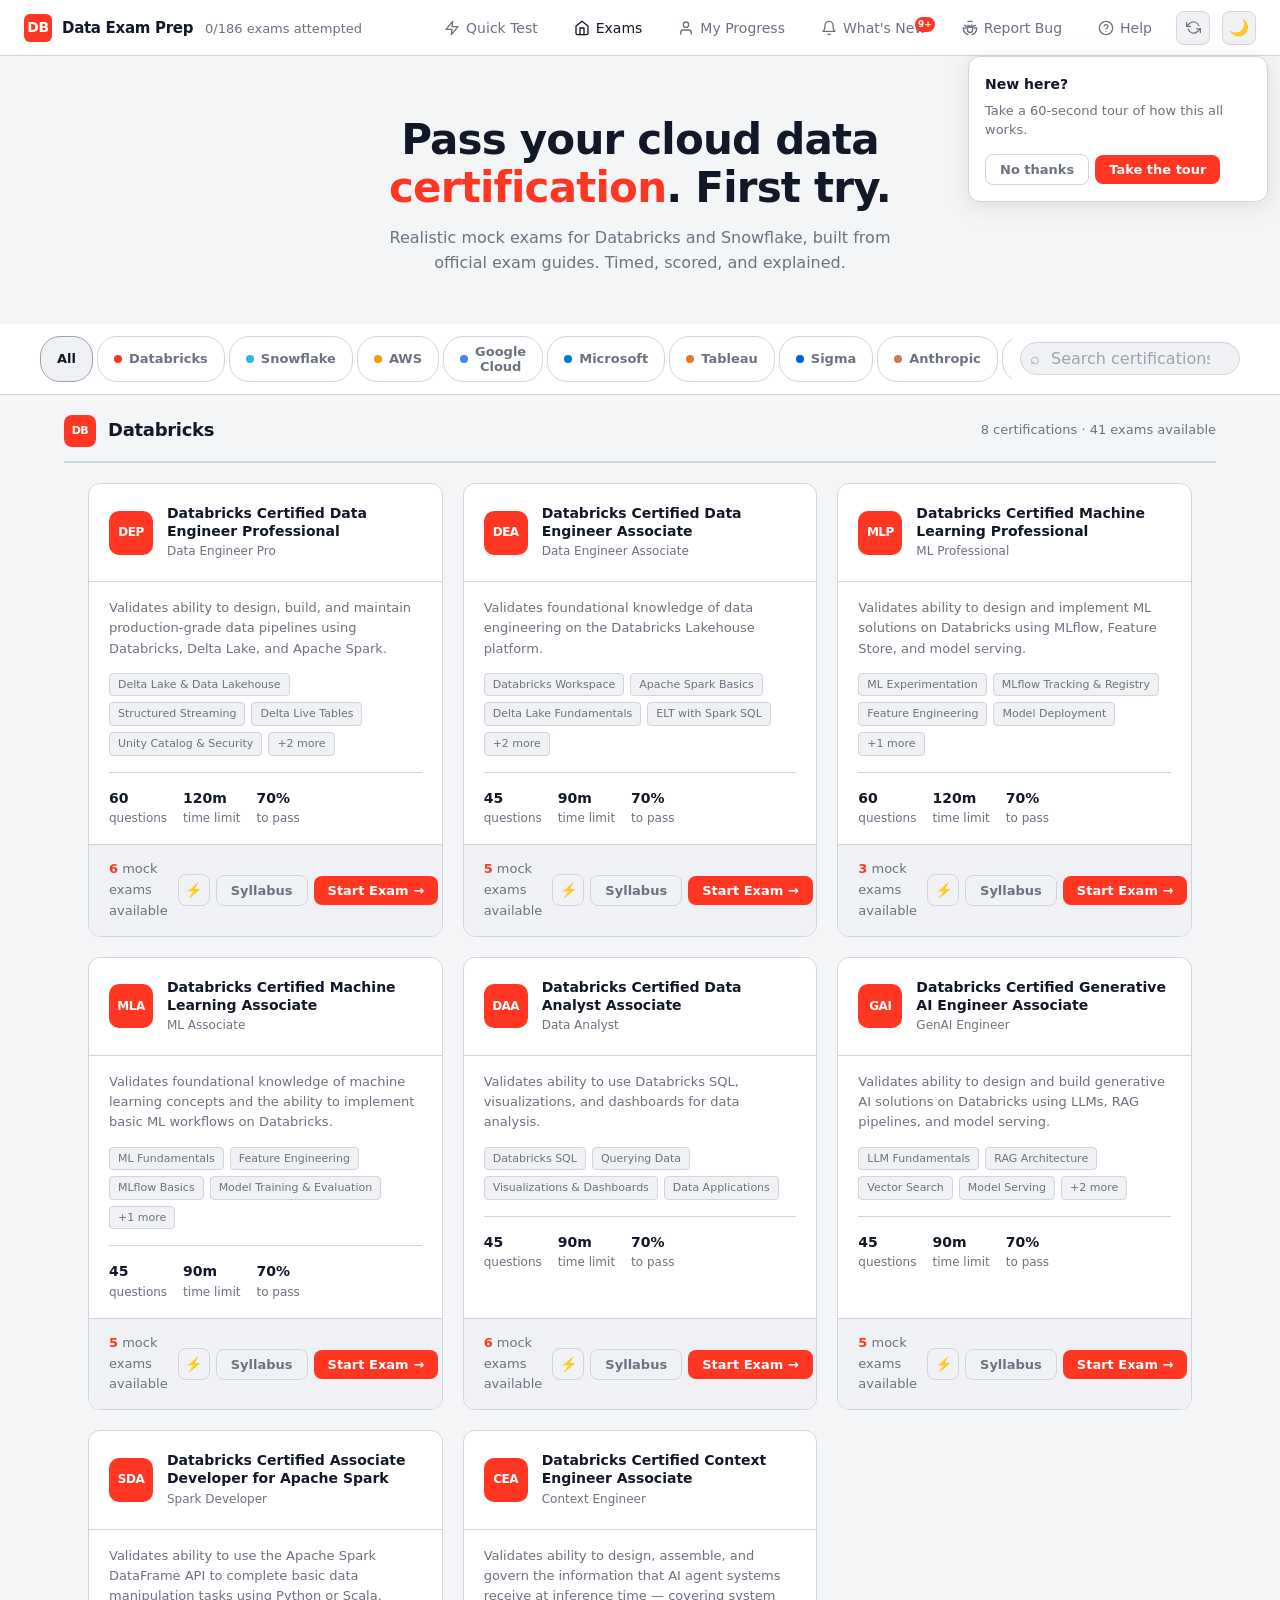
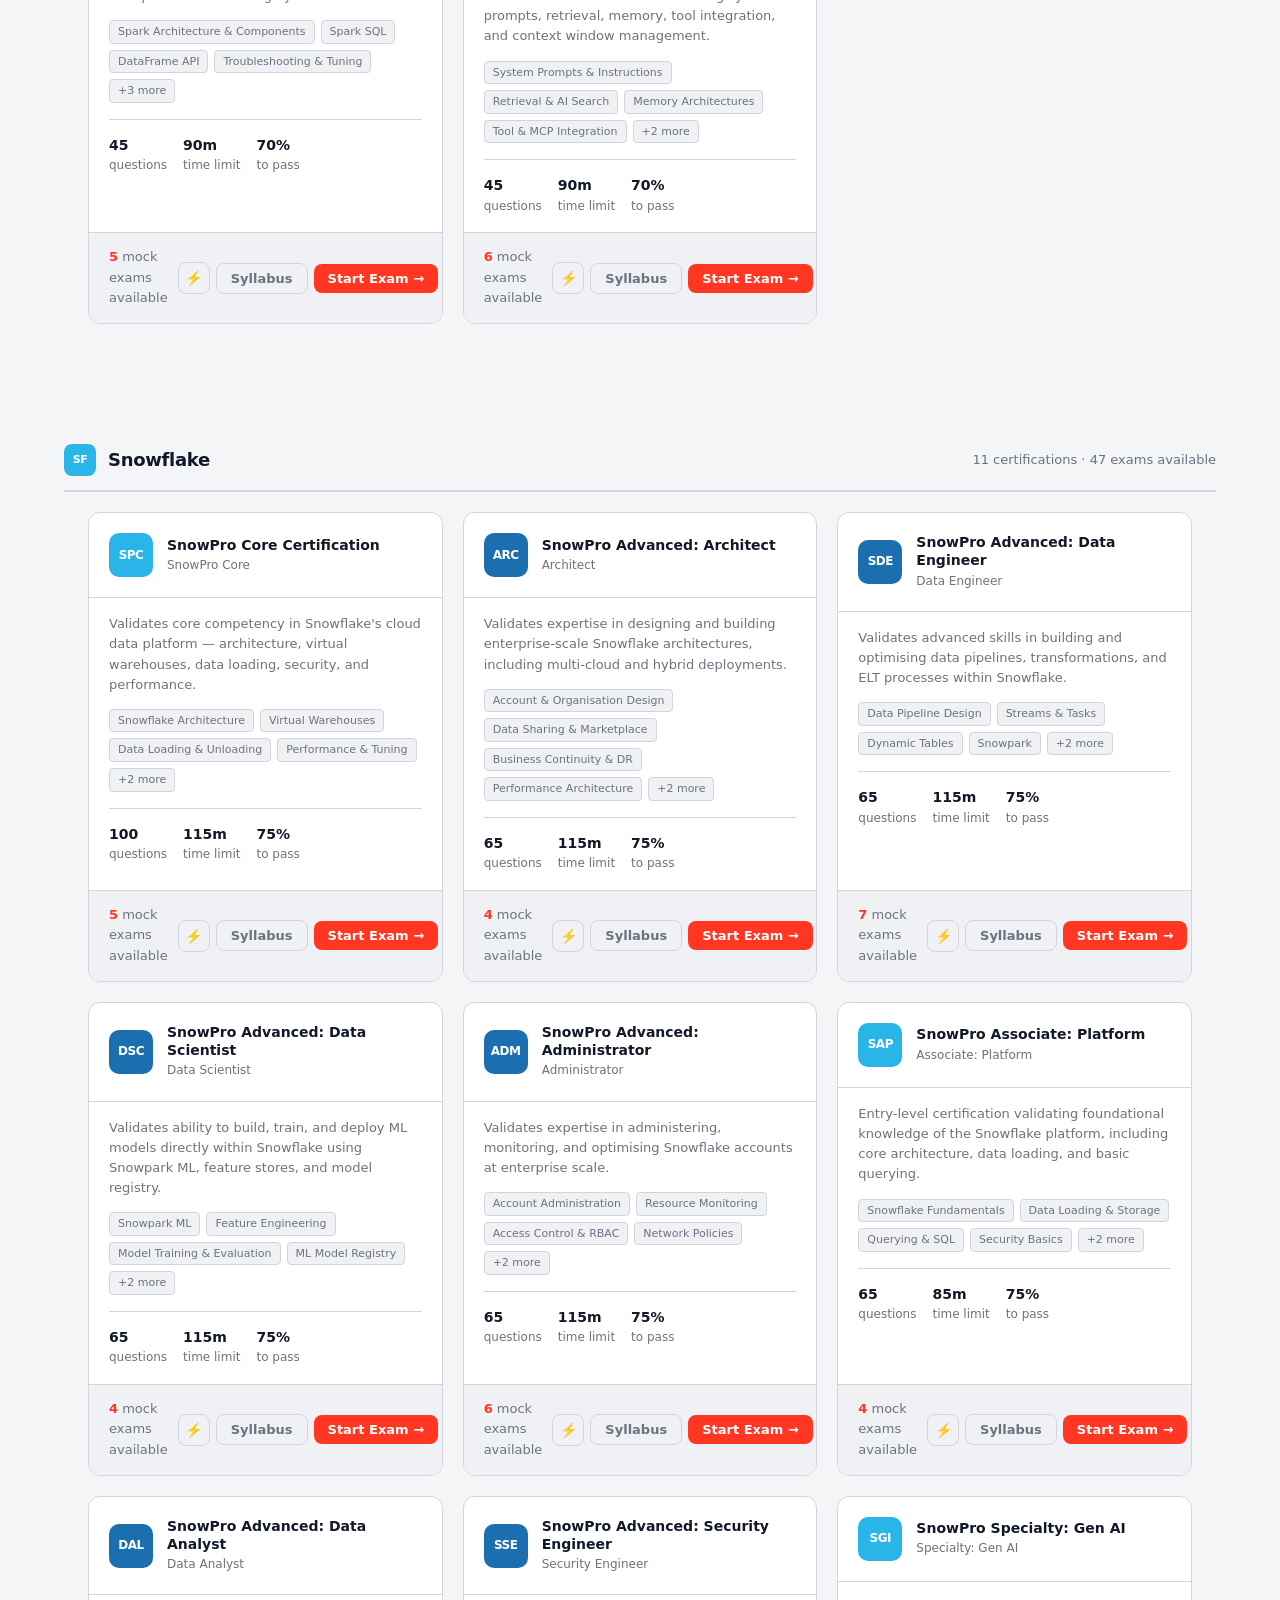
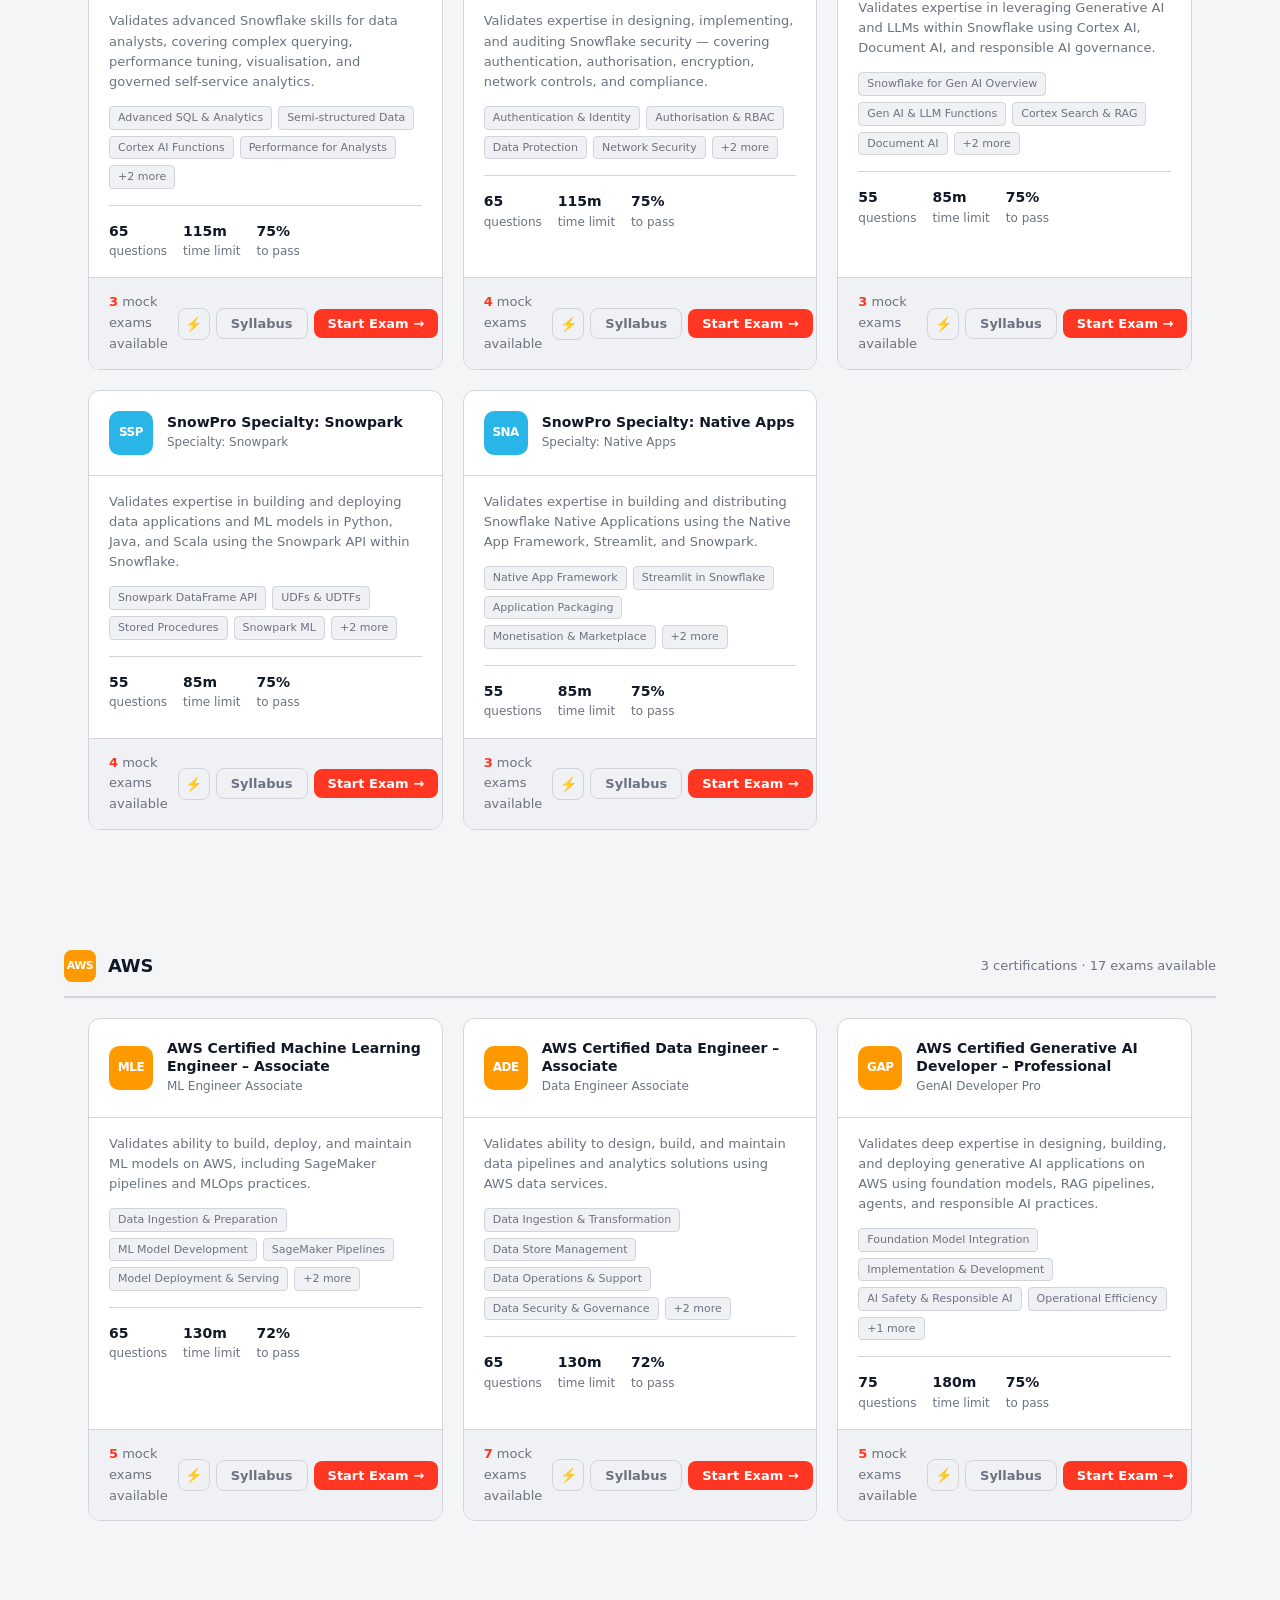
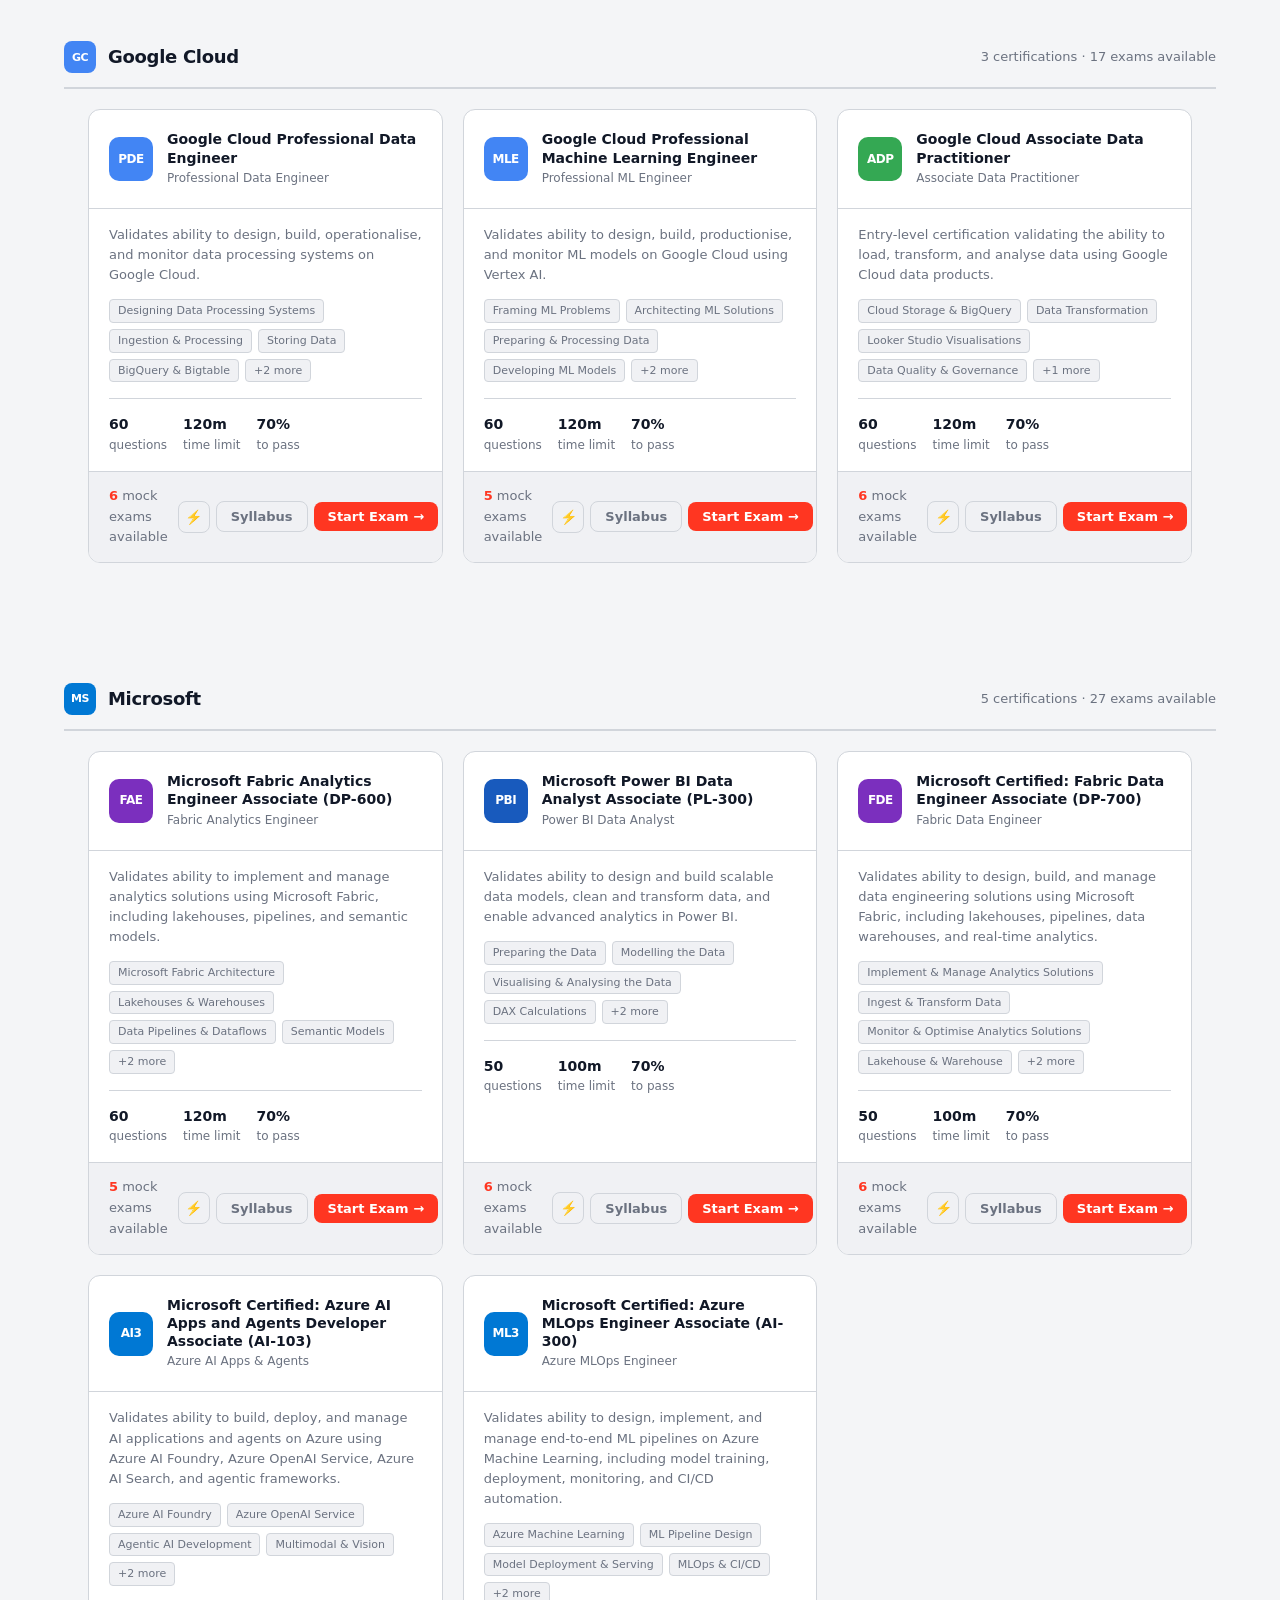
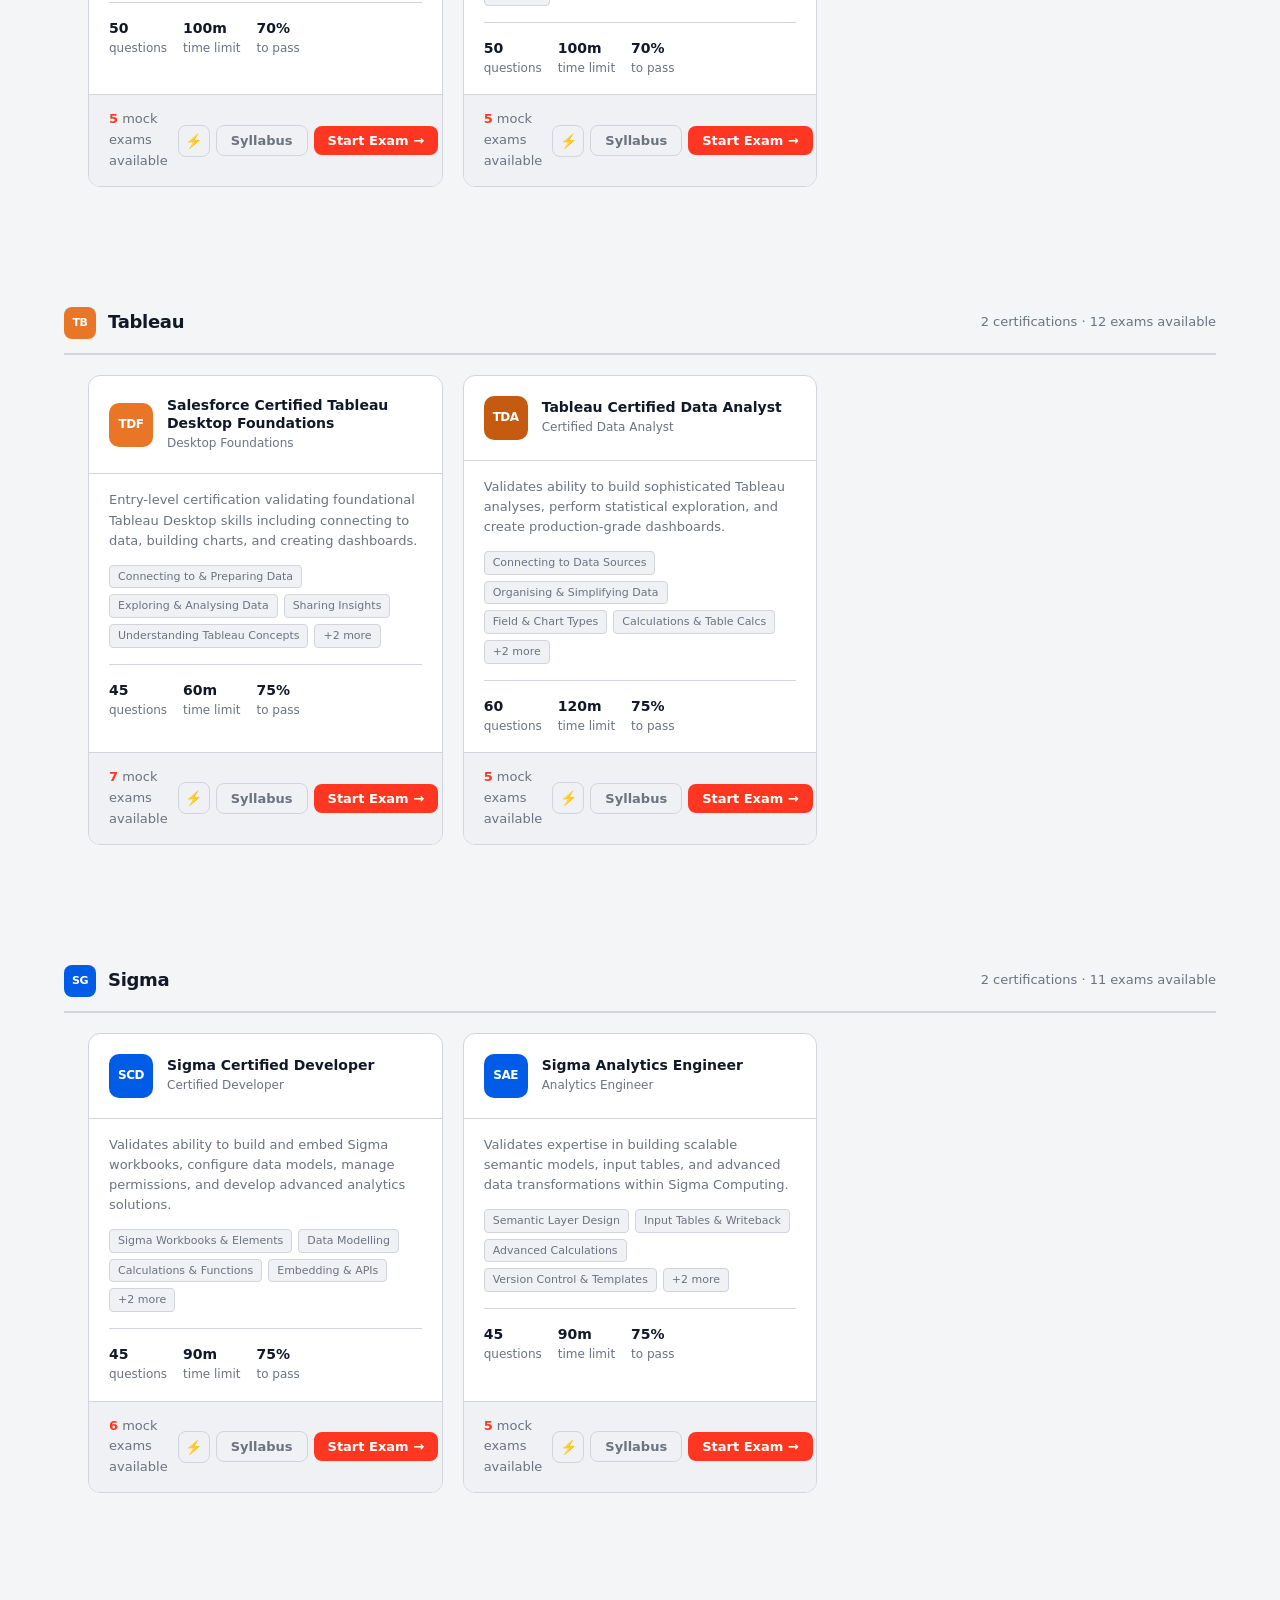
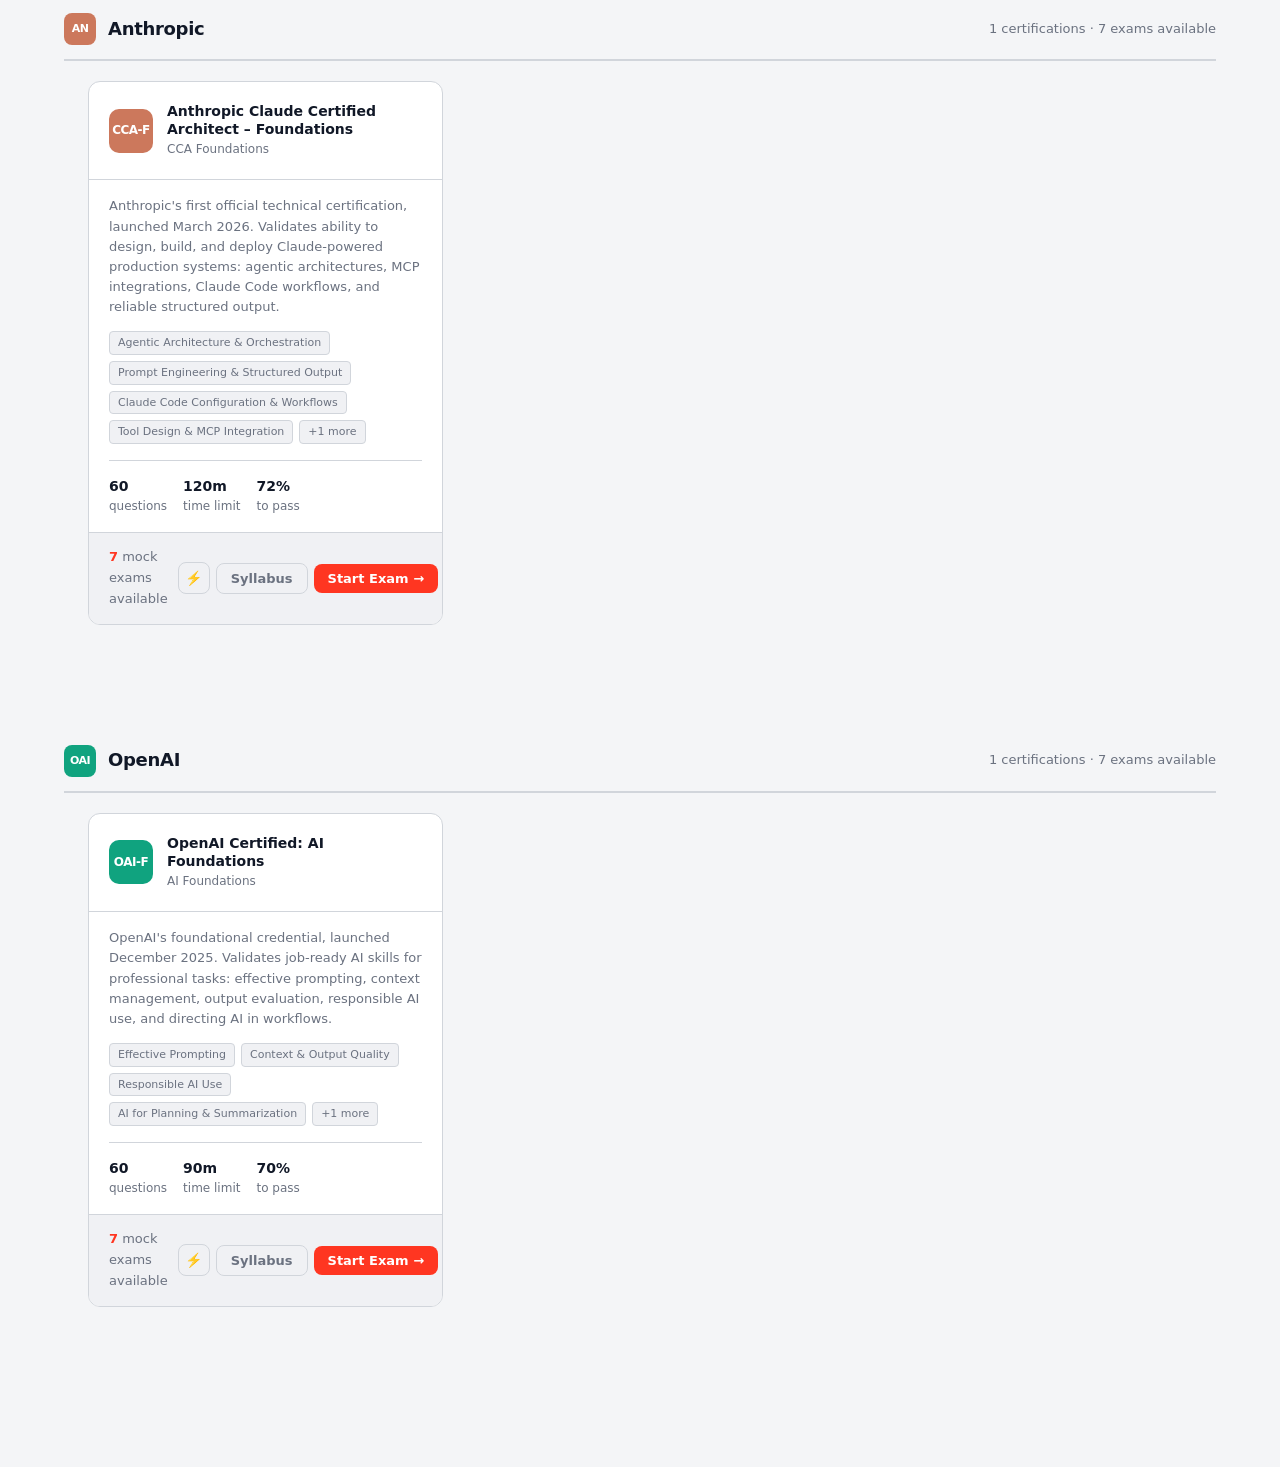
==== index.html @ cec7e221 "Rework filter bar: scrollable pill strip + pinned search Replace two-row wrap approach with a scroll" ====
<!DOCTYPE html>
<html lang="en">
<head>
  <meta charset="UTF-8">
  <meta name="viewport" content="width=device-width, initial-scale=1.0, maximum-scale=1.0, viewport-fit=cover">
  <title>Data Exam Prep</title>
  <script>
    (function(){var t=localStorage.getItem('theme')||((window.matchMedia('(prefers-color-scheme:dark)').matches)?'dark':'light');document.documentElement.setAttribute('data-theme',t);})();
  </script>
  <link rel="manifest" href="/manifest.json">
  <!-- Google tag (gtag.js) -->
  <script async src="https://www.googletagmanager.com/gtag/js?id=G-CF6T77NM77"></script>
  <script>
    window.dataLayer = window.dataLayer || [];
    function gtag(){dataLayer.push(arguments);}
    gtag('js', new Date());
    gtag('config', 'G-CF6T77NM77');
  </script>
  <meta name="theme-color" content="#3b82f6">
  <link rel="apple-touch-icon" href="/icons/icon.svg">
  <script src="/js/sw-init.js"></script>
  <link rel="stylesheet" href="css/styles.css">
  <style>
    .hero {
      padding: 60px 24px 48px;
      text-align: center;
    }
    .hero__title {
      font-size: clamp(28px, 5vw, 42px);
      font-weight: 800;
      letter-spacing: -0.8px;
      margin-bottom: 12px;
      line-height: 1.15;
    }
    .hero__title span { color: var(--accent); }
    .hero__sub { font-size: 16px; color: var(--text-muted); max-width: 520px; margin: 0 auto; }

    .certs-grid {
      display: grid;
      grid-template-columns: repeat(auto-fill, minmax(280px, 1fr));
      gap: 20px;
      padding: 0 24px 60px;
      max-width: 1200px;
      margin: 0 auto;
    }

    .cert-card {
      background: var(--surface);
      border: 1px solid var(--border);
      border-radius: var(--radius-lg);
      overflow: hidden;
      transition: all 0.2s;
      cursor: pointer;
      display: flex;
      flex-direction: column;
    }
    .cert-card:hover { border-color: #3d4266; transform: translateY(-2px); box-shadow: var(--shadow); }
    .cert-card--locked { cursor: default; opacity: 0.6; }
    .cert-card--locked:hover { transform: none; box-shadow: none; }
    .cert-card--retired { opacity: 0.45; }
    .retired-badge { font-size: 11px; font-weight: 700; text-transform: uppercase; letter-spacing: 0.5px; color: #888; background: rgba(136,136,136,0.15); padding: 2px 7px; border-radius: 4px; }

    .cert-card__header {
      padding: 20px;
      display: flex;
      align-items: center;
      gap: 14px;
      border-bottom: 1px solid var(--border);
    }
    .cert-card__badge {
      width: 44px;
      height: 44px;
      border-radius: 10px;
      display: flex;
      align-items: center;
      justify-content: center;
      font-size: 12px;
      font-weight: 800;
      color: white;
      flex-shrink: 0;
      letter-spacing: -0.5px;
    }
    .cert-card__name { font-size: 14px; font-weight: 700; line-height: 1.3; }
    .cert-card__short { font-size: 12px; color: var(--text-muted); margin-top: 2px; }

    .cert-card__body { padding: 16px 20px; flex: 1; }
    .cert-card__desc { font-size: 13px; color: var(--text-muted); line-height: 1.55; margin-bottom: 14px; }

    .cert-card__topics {
      display: flex;
      flex-wrap: wrap;
      gap: 6px;
      margin-bottom: 16px;
    }
    .topic-tag {
      background: var(--surface2);
      border: 1px solid var(--border);
      border-radius: 4px;
      padding: 2px 8px;
      font-size: 11px;
      color: var(--text-muted);
    }

    .cert-card__meta {
      display: flex;
      gap: 16px;
      font-size: 12px;
      color: var(--text-muted);
      border-top: 1px solid var(--border);
      padding-top: 14px;
    }
    .cert-card__meta-item strong { color: var(--text); display: block; font-size: 14px; font-weight: 700; }

    .cert-card__footer {
      padding: 14px 20px;
      background: var(--surface2);
      border-top: 1px solid var(--border);
      display: flex;
      align-items: center;
      justify-content: space-between;
      gap: 10px;
    }
    .exams-count { font-size: 13px; color: var(--text-muted); }
    .exams-count strong { color: var(--accent); }

    .section-label {
      font-size: 11px;
      font-weight: 700;
      text-transform: uppercase;
      letter-spacing: 1px;
      color: var(--text-muted);
      padding: 0 24px;
      margin-bottom: 16px;
      max-width: 1200px;
      margin-left: auto;
      margin-right: auto;
    }

    /* Modal */
    .modal-overlay {
      display: none;
      position: fixed;
      inset: 0;
      background: rgba(0,0,0,0.7);
      z-index: 200;
      align-items: center;
      justify-content: center;
      padding: 20px;
    }
    .modal-overlay.open { display: flex; }
    .modal {
      background: var(--surface);
      border: 1px solid var(--border);
      border-radius: var(--radius-lg);
      width: 100%;
      max-width: 520px;
      overflow: hidden;
      box-shadow: var(--shadow);
    }
    .modal__header {
      padding: 20px 24px;
      border-bottom: 1px solid var(--border);
      display: flex;
      align-items: center;
      gap: 12px;
    }
    .modal__title { font-size: 18px; font-weight: 700; }
    .modal__close {
      margin-left: auto;
      background: none;
      border: none;
      color: var(--text-muted);
      font-size: 20px;
      cursor: pointer;
      padding: 4px 8px;
      border-radius: 4px;
    }
    .modal__close:hover { color: var(--text); background: var(--surface2); }
    .modal__body { padding: 20px 24px; }
    .modal__footer { padding: 16px 24px; border-top: 1px solid var(--border); display: flex; gap: 10px; justify-content: flex-end; }
    body.modal-open { overflow: hidden; }
    .exam-modal { max-height: 85vh; display: flex; flex-direction: column; }
    .exam-modal .modal__body { overflow-y: auto; flex: 1; }

    .exam-list { display: flex; flex-direction: column; gap: 10px; }
    .exam-item {
      display: flex;
      align-items: center;
      gap: 12px;
      padding: 14px 16px;
      background: var(--surface2);
      border: 1px solid var(--border);
      border-radius: var(--radius);
      transition: all 0.15s;
    }
    .exam-item:hover { border-color: #3d4266; }
    .exam-item__icon {
      width: 36px;
      height: 36px;
      background: var(--bg);
      border: 1px solid var(--border);
      border-radius: 8px;
      display: flex;
      align-items: center;
      justify-content: center;
      font-size: 16px;
      flex-shrink: 0;
    }
    .exam-item__info { flex: 1; }
    .exam-item__title { font-size: 14px; font-weight: 600; }
    .exam-item__meta { font-size: 12px; color: var(--text-muted); margin-top: 2px; }

    .tips-box {
      background: rgba(59,130,246,0.06);
      border: 1px solid rgba(59,130,246,0.2);
      border-radius: var(--radius);
      padding: 14px 16px;
      margin-top: 16px;
      font-size: 13px;
      color: var(--text-muted);
      line-height: 1.6;
    }
    .tips-box strong { color: var(--text); display: block; margin-bottom: 6px; font-size: 12px; text-transform: uppercase; letter-spacing: 0.5px; color: var(--info); }
    .tips-box ul { padding-left: 16px; }
    .tips-box li { margin-bottom: 4px; }

    /* ── Syllabus modal ── */
    .syllabus-modal { max-width: 640px; max-height: 85vh; display: flex; flex-direction: column; }
    .syllabus-modal .modal__body { overflow-y: auto; flex: 1; }
    .syllabus-meta {
      display: flex;
      gap: 20px;
      padding: 14px 0;
      border-bottom: 1px solid var(--border);
      margin-bottom: 20px;
    }
    .syllabus-meta-item { font-size: 13px; color: var(--text-muted); }
    .syllabus-meta-item strong { display: block; font-size: 15px; font-weight: 700; color: var(--text); margin-bottom: 2px; }
    .syllabus-topic {
      margin-bottom: 20px;
    }
    .syllabus-topic__title {
      font-size: 13px;
      font-weight: 700;
      text-transform: uppercase;
      letter-spacing: 0.5px;
      color: var(--text-muted);
      margin-bottom: 8px;
      padding-bottom: 6px;
      border-bottom: 1px solid var(--border);
    }
    .syllabus-topic__list {
      list-style: none;
      padding: 0;
      margin: 0;
      display: flex;
      flex-direction: column;
      gap: 5px;
    }
    .syllabus-topic__list li {
      font-size: 13px;
      color: var(--text-muted);
      padding-left: 14px;
      position: relative;
      line-height: 1.5;
    }
    .syllabus-topic__list li::before {
      content: '·';
      position: absolute;
      left: 3px;
      color: var(--text-muted);
    }
    .cert-footer-actions { display: flex; gap: 6px; align-items: center; }
    .qt-shortcut-btn {
      width: 32px;
      height: 32px;
      flex-shrink: 0;
      display: flex;
      align-items: center;
      justify-content: center;
      background: none;
      border: 1px solid var(--border);
      border-radius: var(--radius);
      color: var(--text-muted);
      font-size: 14px;
      cursor: pointer;
      transition: color 0.15s, border-color 0.15s, background 0.15s;
    }
    .qt-shortcut-btn:hover { color: var(--accent); border-color: var(--accent); background: var(--surface); }

    /* ── Platform filter ── */
    .platform-filter-wrap {
      background: var(--surface);
      border-bottom: 1px solid var(--border);
      padding: 0 24px;
      position: sticky;
      top: 56px;
      z-index: 90;
    }
    .platform-filter {
      max-width: 1200px;
      margin: 0 auto;
      display: flex;
      align-items: center;
      gap: 8px;
      padding: 10px 0;
    }
    .pf-scroll {
      display: flex;
      gap: 4px;
      flex: 1;
      min-width: 0;
      overflow-x: auto;
      scrollbar-width: none;
      -webkit-overflow-scrolling: touch;
      padding: 2px 0;
    }
    .pf-scroll::-webkit-scrollbar { display: none; }
    .pf-btn {
      display: inline-flex;
      align-items: center;
      gap: 7px;
      padding: 7px 16px;
      border-radius: 20px;
      font-size: 13px;
      font-weight: 600;
      cursor: pointer;
      border: 1px solid var(--border);
      background: transparent;
      color: var(--text-muted);
      font-family: inherit;
      transition: all 0.15s;
    }
    .pf-btn:hover { color: var(--text); border-color: var(--border-hover); background: var(--surface2); }
    .pf-btn--active { background: var(--surface2); border-color: var(--border-hover); color: var(--text); }
    .pf-dot { width: 8px; height: 8px; border-radius: 50%; flex-shrink: 0; }
    .pf-btn--retired-toggle { opacity: 0.6; margin-left: 4px; border-style: dashed; }
    .pf-btn--retired-toggle:hover, .pf-btn--retired-toggle.pf-btn--active { opacity: 1; border-style: solid; }

    #refreshBtn { width: 34px; height: 34px; border-radius: var(--radius); background: var(--surface2); border: 1px solid var(--border); color: var(--text-muted); cursor: pointer; display: flex; align-items: center; justify-content: center; transition: background 0.15s, color 0.15s, border-color 0.15s; flex-shrink: 0; touch-action: none; -webkit-user-select: none; user-select: none; -webkit-touch-callout: none; }
    #refreshBtn.refresh-btn--holding { background: var(--accent); color: white; border-color: var(--accent); }
    #refreshBtn:hover { color: var(--text); border-color: var(--border-hover); }
    @keyframes spin { to { transform: rotate(-360deg); } }
    @keyframes card-arrive { from { opacity: 0; transform: translateY(10px); } to { opacity: 1; transform: translateY(0); } }
    #refreshBtn svg { transition: transform 0.15s; }
    .refresh-btn--spinning svg { animation: spin 0.7s linear infinite; }
    .cert-card--new { animation: card-arrive 0.45s ease-out; }

    /* ── Platform section header ── */
    .platform-section { margin-bottom: 40px; }
    .platform-header {
      display: flex;
      align-items: center;
      gap: 12px;
      padding: 20px 0 14px;
      border-bottom: 2px solid var(--border);
      margin-bottom: 20px;
    }
    .platform-logo {
      width: 32px;
      height: 32px;
      border-radius: 8px;
      display: flex;
      align-items: center;
      justify-content: center;
      font-size: 11px;
      font-weight: 900;
      color: white;
      letter-spacing: -0.5px;
    }
    .platform-header__name { font-size: 18px; font-weight: 800; letter-spacing: -0.3px; }
    .platform-header__count { font-size: 13px; color: var(--text-muted); margin-left: auto; }

    /* ── Search ── */
    .search-wrap {
      flex-shrink: 0;
      position: relative;
      display: flex;
      align-items: center;
    }
    .search-wrap::before {
      content: '⌕';
      position: absolute;
      left: 10px;
      font-size: 16px;
      color: var(--text-faint);
      pointer-events: none;
      line-height: 1;
    }
    .search-input {
      background: var(--surface2);
      border: 1px solid var(--border);
      border-radius: 20px;
      padding: 6px 14px 6px 30px;
      font-size: 16px;
      color: var(--text);
      font-family: inherit;
      width: 220px;
      transition: border-color 0.15s, width 0.2s;
      outline: none;
    }
    .search-input::placeholder { color: var(--text-faint); }
    .search-input:focus { border-color: var(--border-hover); width: 280px; }
    .no-results {
      padding: 60px 0;
      text-align: center;
      color: var(--text-muted);
      font-size: 15px;
    }

    @media (max-width: 768px) {
      .hero { padding: 32px 16px 24px; }

      .platform-filter-wrap { padding: 0 16px; }
      .platform-filter { flex-wrap: wrap; gap: 6px; padding: 8px 0; }
      .pf-scroll { flex: none; width: 100%; }
      .search-wrap { width: 100%; }
      .search-input { width: 100%; }
      .search-input:focus { width: 100%; }

      #certsContainer { padding: 0 16px 48px !important; }
      .certs-grid { grid-template-columns: 1fr; gap: 14px; padding: 0; }

      /* Modal: slide up from bottom on mobile */
      .modal-overlay { padding: 0; align-items: flex-end; }
      .modal {
        border-radius: var(--radius-lg) var(--radius-lg) 0 0;
        max-height: 90vh;
        overflow-y: auto;
      }

      .exam-item { flex-wrap: wrap; }
      .exam-item > .flex { flex-basis: 100%; justify-content: flex-end; margin-top: 4px; }

      .section-label { padding: 0 16px; }
    }

    /* ── Quick Test modal ── */
    .qt-modal { max-width: 560px; }
    .qt-section { margin-bottom: 20px; }
    .qt-section__label { font-size: 11px; font-weight: 700; text-transform: uppercase; letter-spacing: 0.6px; color: var(--text-muted); margin-bottom: 8px; }
    .qt-chips { display: flex; flex-wrap: wrap; gap: 6px; }
    .qt-chip {
      padding: 5px 13px; border-radius: 20px; font-size: 13px; font-weight: 600;
      cursor: pointer; border: 1px solid var(--border); background: transparent;
      color: var(--text-muted); font-family: inherit; transition: all 0.12s;
    }
    .qt-chip:hover { color: var(--text); border-color: var(--border-hover); background: var(--surface2); }
    .qt-chip--active { background: var(--surface2); border-color: var(--border-hover); color: var(--text); }
    .qt-chip--platform { border-left: 3px solid transparent; }
    .qt-time-row { display: flex; align-items: center; gap: 14px; }
    .qt-stepper {
      width: 34px; height: 34px; border-radius: var(--radius); background: var(--surface2);
      border: 1px solid var(--border); color: var(--text); font-size: 20px; line-height: 1;
      cursor: pointer; display: flex; align-items: center; justify-content: center;
      font-family: inherit; transition: all 0.12s; flex-shrink: 0;
    }
    .qt-stepper:hover { border-color: var(--border-hover); }
    .qt-stepper:disabled { opacity: 0.35; cursor: default; }
    .qt-time-val { font-size: 18px; font-weight: 700; min-width: 80px; text-align: center; }
    .qt-time-sub { font-size: 12px; color: var(--text-muted); }
    @media (max-width: 768px) { .qt-modal { max-width: 100%; } }

    /* Multi-select dropdown */
    .qt-dropdown { position: relative; }
    .qt-dropdown__btn {
      width: 100%; text-align: left; padding: 8px 12px;
      background: var(--surface2); border: 1px solid var(--border);
      border-radius: var(--radius); color: var(--text); font-size: 13px; font-weight: 600;
      font-family: inherit; cursor: pointer;
      display: flex; justify-content: space-between; align-items: center; gap: 8px;
      transition: border-color 0.12s;
    }
    .qt-dropdown__btn:hover, .qt-dropdown.open .qt-dropdown__btn { border-color: var(--border-hover); }
    .qt-dropdown__btn svg { flex-shrink: 0; transition: transform 0.15s; }
    .qt-dropdown.open .qt-dropdown__btn svg { transform: rotate(180deg); }
    .qt-dropdown__panel {
      display: none; position: absolute; top: calc(100% + 4px); left: 0; right: 0;
      background: var(--surface); border: 1px solid var(--border-hover);
      border-radius: var(--radius); box-shadow: 0 8px 24px rgba(0,0,0,.2);
      max-height: 220px; overflow-y: auto; z-index: 200;
    }
    .qt-dropdown.open .qt-dropdown__panel { display: block; }
    .qt-dd-group-hdr {
      font-size: 10px; font-weight: 700; text-transform: uppercase; letter-spacing: 0.6px;
      color: var(--text-muted); padding: 8px 12px 4px;
      display: flex; align-items: center; gap: 6px;
      background: var(--surface); position: sticky; top: 0;
    }
    .qt-dd-item {
      display: flex; align-items: center; gap: 8px;
      padding: 7px 12px; cursor: pointer; font-size: 13px; color: var(--text);
      transition: background 0.1s; user-select: none;
    }
    .qt-dd-item:hover { background: var(--surface2); }
    .qt-dd-item input[type=checkbox] { width: 14px; height: 14px; flex-shrink: 0; accent-color: var(--primary); cursor: pointer; }
    .qt-dd-item--all { font-weight: 600; border-bottom: 1px solid var(--border); }
    .qt-dd-dot { width: 8px; height: 8px; border-radius: 50%; flex-shrink: 0; display: inline-block; }
    .qt-dd-icon { font-size: 14px; flex-shrink: 0; line-height: 1; }
    .qt-dd-name { flex: 1; }

    /* News modal */
    .news-modal { max-width: 560px; max-height: 80vh; display: flex; flex-direction: column; }
    .news-modal .modal__body { overflow-y: auto; flex: 1; padding: 0; }
    .news-item {
      display: flex; align-items: center; gap: 12px;
      padding: 12px 20px; border-bottom: 1px solid var(--border);
      text-decoration: none; color: inherit; cursor: pointer;
    }
    .news-item:last-child { border-bottom: none; }
    .news-item:hover { background: var(--surface2); }
    .news-item--unread { background: rgba(59,130,246,0.06); }
    .news-item--unread:hover { background: rgba(59,130,246,0.12); }
    .news-item__badge {
      width: 34px; height: 34px; border-radius: 8px; flex-shrink: 0;
      display: flex; align-items: center; justify-content: center;
      font-size: 10px; font-weight: 800; color: white;
    }
    .news-item__info { flex: 1; min-width: 0; }
    .news-item__exam { font-size: 14px; font-weight: 600; white-space: nowrap; overflow: hidden; text-overflow: ellipsis; }
    .news-item__cert { font-size: 12px; color: var(--text-muted); margin-top: 1px; }
    .news-item__date { font-size: 11px; color: var(--text-muted); flex-shrink: 0; }
    .news-item__tag {
      font-size: 10px; font-weight: 700; padding: 2px 6px; border-radius: 4px;
      text-transform: uppercase; letter-spacing: 0.4px; flex-shrink: 0;
    }
    .news-item__tag--new { background: rgba(34,197,94,0.15); color: #22c55e; }
    .news-item__tag--update { background: rgba(245,158,11,0.15); color: #f59e0b; }
    .news-empty { padding: 32px 20px; text-align: center; color: var(--text-muted); font-size: 14px; }
  </style>
</head>
<body>


<div class="hero">
  <h1 class="hero__title">Pass your cloud data<br><span>certification</span>. First try.</h1>
  <p class="hero__sub">Realistic mock exams for Databricks and Snowflake, built from official exam guides. Timed, scored, and explained.</p>
</div>

<div class="platform-filter-wrap">
  <div class="platform-filter">
    <div class="pf-scroll" id="platformFilter"></div>
    <div class="search-wrap">
      <input class="search-input" id="searchInput" data-help="Find a certification by name, code, or platform." type="search" placeholder="Search certifications…" oninput="setSearch(this.value)">
    </div>
  </div>
</div>

<div id="certsContainer" style="max-width:1200px;margin:0 auto;padding:0 24px 60px">
  <div class="loading-status">
    <svg class="loading-spinner" viewBox="0 0 24 24" fill="none" stroke="currentColor" stroke-width="2.5" stroke-linecap="round" aria-hidden="true">
      <path d="M12 2v4M12 18v4M4.93 4.93l2.83 2.83M16.24 16.24l2.83 2.83M2 12h4M18 12h4M4.93 19.07l2.83-2.83M16.24 7.76l2.83-2.83"/>
    </svg>
    <span id="loadingMsg">Loading exam catalog…</span>
  </div>
  <!-- Skeleton cert cards shown while catalog.json loads -->
  <div aria-hidden="true" id="skeletonContent">
    <!-- Platform section skeleton × 2 -->
    <div class="platform-section" style="margin-bottom:40px" id="sk-section-1">
      <div class="platform-header" style="margin-bottom:20px">
        <div class="sk sk-badge"></div>
        <div style="flex:1;min-width:0">
          <div class="sk sk-text" style="width:130px;margin-bottom:7px"></div>
          <div class="sk sk-text-sm" style="width:220px"></div>
        </div>
      </div>
      <div class="certs-grid" style="padding:0">
        <!-- 4 skeleton cards -->
        <div class="cert-card" style="pointer-events:none">
          <div class="cert-card__header">
            <div class="sk sk-badge"></div>
            <div style="flex:1;min-width:0">
              <div class="sk sk-text" style="width:65%;margin-bottom:8px"></div>
              <div class="sk sk-text-sm" style="width:42%"></div>
            </div>
          </div>
          <div class="cert-card__body">
            <div class="sk sk-text" style="width:100%;margin-bottom:5px"></div>
            <div class="sk sk-text-sm" style="width:85%;margin-bottom:16px"></div>
            <div style="display:flex;gap:6px;flex-wrap:wrap;margin-bottom:16px">
              <div class="sk sk-pill"></div>
              <div class="sk sk-pill" style="width:100px"></div>
              <div class="sk sk-pill" style="width:66px"></div>
            </div>
            <div style="display:flex;gap:16px;border-top:1px solid var(--border);padding-top:14px">
              <div><div class="sk sk-text" style="width:28px;margin-bottom:5px"></div><div class="sk sk-text-sm" style="width:44px"></div></div>
              <div><div class="sk sk-text" style="width:32px;margin-bottom:5px"></div><div class="sk sk-text-sm" style="width:44px"></div></div>
              <div><div class="sk sk-text" style="width:28px;margin-bottom:5px"></div><div class="sk sk-text-sm" style="width:44px"></div></div>
            </div>
          </div>
          <div class="cert-card__footer"><div class="sk sk-text-sm" style="width:130px"></div><div class="sk sk-btn"></div></div>
        </div>
        <div class="cert-card" style="pointer-events:none">
          <div class="cert-card__header">
            <div class="sk sk-badge"></div>
            <div style="flex:1;min-width:0">
              <div class="sk sk-text" style="width:75%;margin-bottom:8px"></div>
              <div class="sk sk-text-sm" style="width:50%"></div>
            </div>
          </div>
          <div class="cert-card__body">
            <div class="sk sk-text" style="width:100%;margin-bottom:5px"></div>
            <div class="sk sk-text-sm" style="width:70%;margin-bottom:16px"></div>
            <div style="display:flex;gap:6px;flex-wrap:wrap;margin-bottom:16px">
              <div class="sk sk-pill" style="width:90px"></div>
              <div class="sk sk-pill" style="width:70px"></div>
              <div class="sk sk-pill" style="width:110px"></div>
              <div class="sk sk-pill" style="width:60px"></div>
            </div>
            <div style="display:flex;gap:16px;border-top:1px solid var(--border);padding-top:14px">
              <div><div class="sk sk-text" style="width:28px;margin-bottom:5px"></div><div class="sk sk-text-sm" style="width:44px"></div></div>
              <div><div class="sk sk-text" style="width:32px;margin-bottom:5px"></div><div class="sk sk-text-sm" style="width:44px"></div></div>
              <div><div class="sk sk-text" style="width:28px;margin-bottom:5px"></div><div class="sk sk-text-sm" style="width:44px"></div></div>
            </div>
          </div>
          <div class="cert-card__footer"><div class="sk sk-text-sm" style="width:110px"></div><div class="sk sk-btn"></div></div>
        </div>
        <div class="cert-card" style="pointer-events:none">
          <div class="cert-card__header">
            <div class="sk sk-badge"></div>
            <div style="flex:1;min-width:0">
              <div class="sk sk-text" style="width:55%;margin-bottom:8px"></div>
              <div class="sk sk-text-sm" style="width:38%"></div>
            </div>
          </div>
          <div class="cert-card__body">
            <div class="sk sk-text" style="width:100%;margin-bottom:5px"></div>
            <div class="sk sk-text-sm" style="width:90%;margin-bottom:16px"></div>
            <div style="display:flex;gap:6px;flex-wrap:wrap;margin-bottom:16px">
              <div class="sk sk-pill" style="width:75px"></div>
              <div class="sk sk-pill" style="width:95px"></div>
              <div class="sk sk-pill" style="width:80px"></div>
            </div>
            <div style="display:flex;gap:16px;border-top:1px solid var(--border);padding-top:14px">
              <div><div class="sk sk-text" style="width:28px;margin-bottom:5px"></div><div class="sk sk-text-sm" style="width:44px"></div></div>
              <div><div class="sk sk-text" style="width:32px;margin-bottom:5px"></div><div class="sk sk-text-sm" style="width:44px"></div></div>
              <div><div class="sk sk-text" style="width:28px;margin-bottom:5px"></div><div class="sk sk-text-sm" style="width:44px"></div></div>
            </div>
          </div>
          <div class="cert-card__footer"><div class="sk sk-text-sm" style="width:140px"></div><div class="sk sk-btn"></div></div>
        </div>
        <div class="cert-card" style="pointer-events:none">
          <div class="cert-card__header">
            <div class="sk sk-badge"></div>
            <div style="flex:1;min-width:0">
              <div class="sk sk-text" style="width:70%;margin-bottom:8px"></div>
              <div class="sk sk-text-sm" style="width:45%"></div>
            </div>
          </div>
          <div class="cert-card__body">
            <div class="sk sk-text" style="width:100%;margin-bottom:5px"></div>
            <div class="sk sk-text-sm" style="width:75%;margin-bottom:16px"></div>
            <div style="display:flex;gap:6px;flex-wrap:wrap;margin-bottom:16px">
              <div class="sk sk-pill" style="width:88px"></div>
              <div class="sk sk-pill" style="width:68px"></div>
              <div class="sk sk-pill" style="width:100px"></div>
            </div>
            <div style="display:flex;gap:16px;border-top:1px solid var(--border);padding-top:14px">
              <div><div class="sk sk-text" style="width:28px;margin-bottom:5px"></div><div class="sk sk-text-sm" style="width:44px"></div></div>
              <div><div class="sk sk-text" style="width:32px;margin-bottom:5px"></div><div class="sk sk-text-sm" style="width:44px"></div></div>
              <div><div class="sk sk-text" style="width:28px;margin-bottom:5px"></div><div class="sk sk-text-sm" style="width:44px"></div></div>
            </div>
          </div>
          <div class="cert-card__footer"><div class="sk sk-text-sm" style="width:120px"></div><div class="sk sk-btn"></div></div>
        </div>
      </div>
    </div>
    <!-- Second platform skeleton -->
    <div class="platform-section" id="sk-section-2">
      <div class="platform-header" style="margin-bottom:20px">
        <div class="sk sk-badge"></div>
        <div style="flex:1;min-width:0">
          <div class="sk sk-text" style="width:110px;margin-bottom:7px"></div>
          <div class="sk sk-text-sm" style="width:190px"></div>
        </div>
      </div>
      <div class="certs-grid" style="padding:0">
        <div class="cert-card" style="pointer-events:none">
          <div class="cert-card__header"><div class="sk sk-badge"></div><div style="flex:1;min-width:0"><div class="sk sk-text" style="width:60%;margin-bottom:8px"></div><div class="sk sk-text-sm" style="width:40%"></div></div></div>
          <div class="cert-card__body"><div class="sk sk-text" style="width:100%;margin-bottom:5px"></div><div class="sk sk-text-sm" style="width:80%;margin-bottom:16px"></div><div style="display:flex;gap:6px;margin-bottom:16px"><div class="sk sk-pill"></div><div class="sk sk-pill" style="width:90px"></div></div><div style="display:flex;gap:16px;border-top:1px solid var(--border);padding-top:14px"><div><div class="sk sk-text" style="width:28px;margin-bottom:5px"></div><div class="sk sk-text-sm" style="width:44px"></div></div><div><div class="sk sk-text" style="width:32px;margin-bottom:5px"></div><div class="sk sk-text-sm" style="width:44px"></div></div><div><div class="sk sk-text" style="width:28px;margin-bottom:5px"></div><div class="sk sk-text-sm" style="width:44px"></div></div></div></div>
          <div class="cert-card__footer"><div class="sk sk-text-sm" style="width:125px"></div><div class="sk sk-btn"></div></div>
        </div>
        <div class="cert-card" style="pointer-events:none">
          <div class="cert-card__header"><div class="sk sk-badge"></div><div style="flex:1;min-width:0"><div class="sk sk-text" style="width:72%;margin-bottom:8px"></div><div class="sk sk-text-sm" style="width:46%"></div></div></div>
          <div class="cert-card__body"><div class="sk sk-text" style="width:100%;margin-bottom:5px"></div><div class="sk sk-text-sm" style="width:65%;margin-bottom:16px"></div><div style="display:flex;gap:6px;margin-bottom:16px"><div class="sk sk-pill" style="width:95px"></div><div class="sk sk-pill" style="width:72px"></div><div class="sk sk-pill" style="width:85px"></div></div><div style="display:flex;gap:16px;border-top:1px solid var(--border);padding-top:14px"><div><div class="sk sk-text" style="width:28px;margin-bottom:5px"></div><div class="sk sk-text-sm" style="width:44px"></div></div><div><div class="sk sk-text" style="width:32px;margin-bottom:5px"></div><div class="sk sk-text-sm" style="width:44px"></div></div><div><div class="sk sk-text" style="width:28px;margin-bottom:5px"></div><div class="sk sk-text-sm" style="width:44px"></div></div></div></div>
          <div class="cert-card__footer"><div class="sk sk-text-sm" style="width:108px"></div><div class="sk sk-btn"></div></div>
        </div>
        <div class="cert-card" style="pointer-events:none">
          <div class="cert-card__header"><div class="sk sk-badge"></div><div style="flex:1;min-width:0"><div class="sk sk-text" style="width:58%;margin-bottom:8px"></div><div class="sk sk-text-sm" style="width:36%"></div></div></div>
          <div class="cert-card__body"><div class="sk sk-text" style="width:100%;margin-bottom:5px"></div><div class="sk sk-text-sm" style="width:88%;margin-bottom:16px"></div><div style="display:flex;gap:6px;margin-bottom:16px"><div class="sk sk-pill" style="width:78px"></div><div class="sk sk-pill" style="width:104px"></div></div><div style="display:flex;gap:16px;border-top:1px solid var(--border);padding-top:14px"><div><div class="sk sk-text" style="width:28px;margin-bottom:5px"></div><div class="sk sk-text-sm" style="width:44px"></div></div><div><div class="sk sk-text" style="width:32px;margin-bottom:5px"></div><div class="sk sk-text-sm" style="width:44px"></div></div><div><div class="sk sk-text" style="width:28px;margin-bottom:5px"></div><div class="sk sk-text-sm" style="width:44px"></div></div></div></div>
          <div class="cert-card__footer"><div class="sk sk-text-sm" style="width:135px"></div><div class="sk sk-btn"></div></div>
        </div>
      </div>
    </div>
  </div>
</div>

<!-- Quick Test Modal -->
<div class="modal-overlay" id="qtOverlay">
  <div class="modal qt-modal">
    <div class="modal__header">
      <span class="modal__title">⚡ Quick Test</span>
      <button class="modal__close" id="qtClose">×</button>
    </div>
    <div class="modal__body">
      <div class="qt-section">
        <div class="qt-section__label">Platform</div>
        <div class="qt-chips" id="qtPlatformChips"></div>
      </div>
      <div class="qt-section">
        <div class="qt-section__label">Certification</div>
        <div class="qt-dropdown" id="qtCertDD">
          <button class="qt-dropdown__btn" id="qtCertBtn" type="button">
            <span id="qtCertBtnText">All certifications</span>
            <svg width="12" height="12" viewBox="0 0 24 24" fill="none" stroke="currentColor" stroke-width="2.5" aria-hidden="true"><polyline points="6 9 12 15 18 9"/></svg>
          </button>
          <div class="qt-dropdown__panel" id="qtCertPanel"></div>
        </div>
      </div>
      <div class="qt-section">
        <div class="qt-section__label">Subject Area</div>
        <div class="qt-dropdown" id="qtDomainDD">
          <button class="qt-dropdown__btn" id="qtDomainBtn" type="button">
            <span id="qtDomainBtnText">All subjects</span>
            <svg width="12" height="12" viewBox="0 0 24 24" fill="none" stroke="currentColor" stroke-width="2.5" aria-hidden="true"><polyline points="6 9 12 15 18 9"/></svg>
          </button>
          <div class="qt-dropdown__panel" id="qtDomainPanel"></div>
        </div>
      </div>
      <div class="qt-section">
        <div class="qt-section__label">Time Limit</div>
        <div class="qt-time-row">
          <button class="qt-stepper" id="qtTimeMinus">−</button>
          <div>
            <div class="qt-time-val" id="qtTimeVal">10 min</div>
            <div class="qt-time-sub" id="qtTimeSub">countdown timer</div>
          </div>
          <button class="qt-stepper" id="qtTimePlus">+</button>
        </div>
      </div>
    </div>
    <div class="modal__footer">
      <button class="btn btn--ghost" id="qtCancelBtn">Cancel</button>
      <button class="btn btn--primary" id="qtStartBtn">⚡ Start Quick Test</button>
    </div>
  </div>
</div>

<!-- Exam Selection Modal -->
<div class="modal-overlay" id="modalOverlay">
  <div class="modal exam-modal">
    <div class="modal__header">
      <div id="modalBadge" class="cert-card__badge" style="width:36px;height:36px;font-size:11px;"></div>
      <span class="modal__title" id="modalTitle"></span>
      <button class="modal__close" onclick="closeModal()">×</button>
    </div>
    <div class="modal__body">
      <div class="exam-list" id="examList"></div>
      <div class="tips-box">
        <strong>Exam Tips</strong>
        <ul>
          <li>Read every option before selecting — distractors are carefully designed</li>
          <li>Flag questions you're unsure about and revisit before submitting</li>
          <li>For multi-select questions, all listed correct answers must be chosen</li>
          <li>Use the review screen to study explanations after the exam</li>
        </ul>
      </div>
    </div>
    <div class="modal__footer">
      <button class="btn btn--ghost" onclick="closeModal()">Cancel</button>
    </div>
  </div>
</div>

<!-- Syllabus Modal -->
<div class="modal-overlay" id="syllabusOverlay">
  <div class="modal syllabus-modal">
    <div class="modal__header">
      <div id="syllabusBadge" class="cert-card__badge" style="width:36px;height:36px;font-size:11px;"></div>
      <span class="modal__title" id="syllabusTitle"></span>
      <button class="modal__close" onclick="closeSyllabus()">×</button>
    </div>
    <div class="modal__body">
      <div class="syllabus-meta" id="syllabusMeta"></div>
      <div id="syllabusContent"></div>
    </div>
    <div class="modal__footer">
      <button class="btn btn--ghost" onclick="closeSyllabus()">Close</button>
    </div>
  </div>
</div>

<!-- News Modal -->
<div class="modal-overlay" id="newsOverlay">
  <div class="modal news-modal">
    <div class="modal__header">
      <span class="modal__title">📰 What's New</span>
      <button class="modal__close" id="newsClose">×</button>
    </div>
    <div class="modal__body" id="newsBody">
      <div class="news-empty">Loading…</div>
    </div>
    <div class="modal__footer">
      <button class="btn btn--ghost" id="newsDismissBtn">Close</button>
    </div>
  </div>
</div>

<div class="toast"></div>

<script type="module">
  import {
    buildExamKey,
    hydrateCatalog,
    loadJSON,
    loadState,
    migrateLegacyExamStorage,
    resultStorageKey,
    showToast
  } from './js/utils.js';
  import { initNav } from './js/nav.js';
  import { isConfigured, startIdlePoll, syncAndPush } from './js/gist.js';
  import { maybeOfferTour } from './js/tour.js';
  initNav({ active: 'home' });
  // Index-specific nav extras: progressSummary in spacer, refreshBtn before theme toggle
  (() => {
    const spacer = document.getElementById('navSpacer');
    const ps = document.createElement('span');
    ps.id = 'progressSummary'; ps.className = 'text-muted fs-13 hide-mobile';
    spacer.appendChild(ps);
    const themeBtn = document.getElementById('themeToggle');
    const rb = document.createElement('button');
    rb.id = 'refreshBtn'; rb.className = 'nav-icon-btn';
    rb.title = 'Refresh content';
    rb.setAttribute('aria-label', 'Refresh content');
    rb.setAttribute('data-tooltip', 'Tap to refresh  •  Hold to clear cache');
    rb.setAttribute('data-help', 'Tap to check for new exams. Hold for 1 second to fully clear the cache and reload.');
    rb.innerHTML = `<svg width="15" height="15" viewBox="0 0 24 24" fill="none" stroke="currentColor" stroke-width="2" stroke-linecap="round" stroke-linejoin="round" aria-hidden="true"><polyline points="1 4 1 10 7 10"/><polyline points="23 20 23 14 17 14"/><path d="M20.49 9A9 9 0 0 0 5.64 5.64L1 10m22 4-4.64 4.36A9 9 0 0 1 3.51 15"/></svg>`;
    themeBtn.parentNode.insertBefore(rb, themeBtn);
  })();

  let catalog = null;
  let selectedCert = null;
  let activePlatform = 'all';
  let searchQuery = '';
  let showRetired = false;
  const newCertIds = new Set();

  async function init() {
    // Upgrade loading message after 2s on slow connections
    const slowTimer = setTimeout(() => {
      const msg = document.getElementById('loadingMsg');
      if (msg) msg.textContent = 'Fetching exam data — this may take a moment on first visit…';
    }, 2000);
    try {
      const rawCatalog = await loadJSON('exams/catalog.json');
      clearTimeout(slowTimer);
      catalog = await hydrateCatalog(rawCatalog);
      migrateLegacyExamStorage(catalog.certifications);
      if (isConfigured()) { startIdlePoll(); syncAndPush(); } // background — no await
      renderPlatformFilter();
      renderAll();
      updateProgressSummary();
      maybeOfferTour();

      // Deep-link support: ?cert=X or ?cert=X&exam=Y
      const p = new URLSearchParams(location.search);
      const certParam = p.get('cert');
      const examParam = p.get('exam');
      if (certParam) {
        const cert = catalog.certifications.find(c => c.id === certParam);
        if (cert) {
          if (examParam) {
            const exam = cert.exams.find(e => e.id === examParam);
            if (exam && exam.status === 'available') {
              startExam(cert, exam);
              return;
            }
          }
          openModal(cert);
        }
      }
    } catch (e) {
      document.getElementById('certsContainer').innerHTML =
        `<p class="text-muted fs-14">Failed to load catalog: ${e.message}</p>`;
    }
  }

  function updateProgressSummary() {
    if (!catalog) return;
    let totalExams = 0, attempted = 0;
    for (const cert of catalog.certifications) {
      for (const exam of cert.exams) {
        totalExams++;
        const saved = loadState(resultStorageKey(buildExamKey(cert.id, exam.id)));
        if (saved && !saved._deleted) attempted++;
      }
    }
    const el = document.getElementById('progressSummary');
    if (totalExams > 0) el.textContent = `${attempted}/${totalExams} exams attempted`;
  }

  function renderPlatformFilter() {
    const filter = document.getElementById('platformFilter');
    const searchWrap = filter.querySelector('.search-wrap');
    filter.querySelectorAll('.pf-btn').forEach(b => b.remove());

    const allBtn = document.createElement('button');
    allBtn.className = 'pf-btn pf-btn--active';
    allBtn.dataset.platform = 'all';
    allBtn.textContent = 'All';
    allBtn.addEventListener('click', () => window.setFilter('all', allBtn));
    filter.insertBefore(allBtn, searchWrap);

    for (const platform of catalog.platforms) {
      const btn = document.createElement('button');
      btn.className = 'pf-btn';
      btn.dataset.platform = platform.id;
      btn.innerHTML = `<span class="pf-dot" style="background:${platform.color}"></span>${platform.name}`;
      btn.addEventListener('click', () => window.setFilter(platform.id, btn));
      filter.insertBefore(btn, searchWrap);
    }

    const retiredBtn = document.createElement('button');
    retiredBtn.className = `pf-btn pf-btn--retired-toggle${showRetired ? ' pf-btn--active' : ''}`;
    retiredBtn.id = 'retiredToggle';
    retiredBtn.innerHTML = `<span style="font-size:11px">🪦</span> Retired`;
    retiredBtn.addEventListener('click', () => window.toggleRetired());
    filter.insertBefore(retiredBtn, searchWrap);
  }

  window.setFilter = function(platform, btn) {
    activePlatform = platform;
    document.querySelectorAll('.pf-btn').forEach(b => b.classList.remove('pf-btn--active'));
    btn.classList.add('pf-btn--active');
    renderAll();
  };

  window.setSearch = function(q) {
    searchQuery = q.trim().toLowerCase();
    renderAll();
  };

  window.toggleRetired = function() {
    showRetired = !showRetired;
    const btn = document.getElementById('retiredToggle');
    if (btn) btn.classList.toggle('pf-btn--active', showRetired);
    renderAll();
  };

  function matchesSearch(cert) {
    if (!searchQuery) return true;
    return [cert.name, cert.shortName, cert.badge, cert.description, ...(cert.topics || [])]
      .some(s => s && s.toLowerCase().includes(searchQuery));
  }

  function renderAll() {
    const container = document.getElementById('certsContainer');
    container.innerHTML = '';
    const platforms = activePlatform === 'all'
      ? catalog.platforms
      : catalog.platforms.filter(p => p.id === activePlatform);

    let totalShown = 0;
    for (const platform of platforms) {
      const certs = catalog.certifications.filter(c => c.platform === platform.id && matchesSearch(c) && (showRetired || !c.retired));
      if (!certs.length) continue;

      const section = document.createElement('div');
      section.className = 'platform-section';

      const availableCount = certs.reduce((n, c) => n + c.exams.filter(e => e.status === 'available').length, 0);
      section.innerHTML = `
        <div class="platform-header">
          <div class="platform-logo" style="background:${platform.color}">${platform.logo}</div>
          <span class="platform-header__name">${platform.name}</span>
          <span class="platform-header__count">${certs.length} certifications · ${availableCount} exam${availableCount !== 1 ? 's' : ''} available</span>
        </div>
        <div class="certs-grid" id="grid-${platform.id}"></div>
      `;
      container.appendChild(section);

      totalShown += certs.length;
      const grid = section.querySelector(`#grid-${platform.id}`);
      for (const cert of certs) {
      const availableExams = cert.exams.filter(e => e.status === 'available');
      const locked = availableExams.length === 0;
      const retired = !!cert.retired;

      const bestResult = getBestResult(cert);

      const card = document.createElement('div');
      card.className = `cert-card${(locked || retired) ? ' cert-card--locked' : ''}${retired ? ' cert-card--retired' : ''}${newCertIds.has(cert.id) ? ' cert-card--new' : ''}`;
      card.innerHTML = `
        <div class="cert-card__header">
          <div class="cert-card__badge" style="background:${cert.color}">${cert.badge}</div>
          <div>
            <div class="cert-card__name">${cert.name}</div>
            <div class="cert-card__short">${cert.shortName}</div>
          </div>
        </div>
        <div class="cert-card__body">
          <p class="cert-card__desc">${cert.description}</p>
          <div class="cert-card__topics">
            ${cert.topics.slice(0,4).map(t => `<span class="topic-tag">${t}</span>`).join('')}
            ${cert.topics.length > 4 ? `<span class="topic-tag">+${cert.topics.length-4} more</span>` : ''}
          </div>
          <div class="cert-card__meta">
            <div class="cert-card__meta-item">
              <strong>${cert.examDetails.questions}</strong>
              questions
            </div>
            <div class="cert-card__meta-item">
              <strong>${cert.examDetails.timeLimit}m</strong>
              time limit
            </div>
            <div class="cert-card__meta-item">
              <strong>${cert.examDetails.passingScore}%</strong>
              to pass
            </div>
            ${bestResult ? `
            <div class="cert-card__meta-item">
              <strong style="color:${bestResult.color}">${bestResult.score}%</strong>
              best score
            </div>` : ''}
          </div>
        </div>
        <div class="cert-card__footer">
          <span class="exams-count">
            ${retired
              ? '<span class="retired-badge">Retired</span>'
              : locked
                ? '<span>Coming soon</span>'
                : `<strong>${availableExams.length}</strong> mock exam${availableExams.length !== 1 ? 's' : ''} available`
            }
          </span>
          <div class="cert-footer-actions">
            ${(!locked && !retired) ? `<button class="qt-shortcut-btn" data-tooltip="5-min quick test" data-help="Jump straight into a 5-minute quick test for just this certification." aria-label="Start 5-minute quick test for ${cert.shortName}">⚡</button>` : ''}
            ${cert.syllabus ? `<button class="btn btn--ghost btn--sm syllabus-btn" data-help="See the full domain breakdown and topics covered.">Syllabus</button>` : ''}
            ${(!locked && !retired) ? `<button class="btn btn--primary btn--sm" data-help="Begin a complete, timed mock exam.">Start Exam →</button>` : ''}
          </div>
        </div>
      `;

      if (!locked) {
        card.addEventListener('click', () => openModal(cert));
      }

      const syllabusBtn = card.querySelector('.syllabus-btn');
      if (syllabusBtn) {
        syllabusBtn.addEventListener('click', e => {
          e.stopPropagation();
          openSyllabus(cert);
        });
      }

      const qtShortcutBtn = card.querySelector('.qt-shortcut-btn');
      if (qtShortcutBtn) {
        qtShortcutBtn.addEventListener('click', e => {
          e.stopPropagation();
          startCertQuickTest(cert.id);
        });
      }

      grid.appendChild(card);
    }
  }

    if (totalShown === 0) {
      container.innerHTML = `<div class="no-results">No certifications match "<strong>${searchQuery}</strong>"</div>`;
    }
  }

  function getBestResult(cert) {
    let best = null;
    for (const exam of cert.exams) {
      const r = loadState(resultStorageKey(buildExamKey(cert.id, exam.id)));
      if (r && !r._deleted && (best === null || r.percentage > best.score)) {
        best = { score: r.percentage, color: r.percentage >= 70 ? '#22c55e' : '#ef4444' };
      }
    }
    return best;
  }

  async function refreshCatalog(silent = false) {
    if (!catalog) return;
    const btn = document.getElementById('refreshBtn');
    if (!silent) btn?.classList.add('refresh-btn--spinning');
    try {
      navigator.serviceWorker?.controller?.postMessage({ type: 'CHECK_UPDATES' });
      const rawNew = await fetch('exams/catalog.json', { cache: 'no-cache' }).then(r => {
        if (!r.ok) throw new Error(r.status);
        return r.json();
      });
      const oldKeys = new Set();
      for (const cert of catalog.certifications) {
        for (const exam of cert.exams) oldKeys.add(`${cert.id}::${exam.id}`);
      }
      const newCatalog = await hydrateCatalog(rawNew);
      let newExamCount = 0;
      newCertIds.clear();
      for (const cert of newCatalog.certifications) {
        for (const exam of cert.exams) {
          if (!oldKeys.has(`${cert.id}::${exam.id}`)) {
            newCertIds.add(cert.id);
            newExamCount++;
          }
        }
      }
      if (newExamCount > 0 || !silent) {
        const savedY = window.scrollY;
        catalog = newCatalog;
        migrateLegacyExamStorage(catalog.certifications);
        renderAll();
        updateProgressSummary();
        newCertIds.clear();
        window.scrollTo(0, savedY);
      }
      if (newExamCount > 0) {
        showToast(`${newExamCount} new exam${newExamCount !== 1 ? 's' : ''} added`);
      } else if (!silent) {
        showToast('Up to date');
      }

      // Also refresh news badge
      try {
        newsData = await fetch('news.json', { cache: 'no-cache' }).then(r => r.json());
        updateNewsBadge();
      } catch {}
    } catch {
      if (!silent) showToast('Refresh failed — check connection');
    } finally {
      btn?.classList.remove('refresh-btn--spinning');
    }
  }

  async function forceRefresh() {
    const btn = document.getElementById('refreshBtn');
    btn?.classList.remove('refresh-btn--holding');
    btn?.classList.add('refresh-btn--spinning');
    showToast('Clearing cache… reloading', 6000);
    try {
      const keys = await caches.keys();
      await Promise.all(keys.map(k => caches.delete(k)));
      // Unregister all SWs so next load fetches everything fresh from network
      const regs = await navigator.serviceWorker?.getRegistrations?.() || [];
      await Promise.all(regs.map(r => r.unregister().catch(() => {})));
    } catch {}
    window.location.reload(true);
  }

  // Long-press on refresh button → force refresh; tap → soft refresh
  (() => {
    const btn = document.getElementById('refreshBtn');
    if (!btn) return;
    let timer = null, holdTimer = null, triggered = false, sx = 0, sy = 0;

    function cancel() {
      clearTimeout(timer);
      clearTimeout(holdTimer);
      btn.classList.remove('refresh-btn--holding');
    }

    btn.addEventListener('pointerdown', e => {
      e.preventDefault();
      triggered = false; sx = e.clientX; sy = e.clientY;
      btn.setPointerCapture(e.pointerId); // keep pointer events even if touch drifts
      // Visual feedback after 200ms so user knows hold is registered
      holdTimer = setTimeout(() => btn.classList.add('refresh-btn--holding'), 200);
      timer = setTimeout(() => { triggered = true; forceRefresh(); }, 700);
    });
    btn.addEventListener('pointermove', e => {
      if (Math.hypot(e.clientX - sx, e.clientY - sy) > 12) cancel();
    });
    btn.addEventListener('pointerup', () => {
      const wasHolding = triggered;
      cancel();
      if (!wasHolding) { triggered = true; refreshCatalog(false); }
    });
    // pointercancel: don't cancel the timer — touch-action:none prevents spurious
    // cancels from scroll detection; real cancels (e.g. incoming call) should still
    // abort the hold visual but let the timer fire if 700ms passes.
    btn.addEventListener('pointercancel', () => {
      clearTimeout(holdTimer);
      btn.classList.remove('refresh-btn--holding');
    });
    btn.addEventListener('contextmenu', e => e.preventDefault());
  })();

  // Auto-check every 5 min (dispatched from sw-init.js)
  window.addEventListener('catalogcheck', () => { if (catalog) refreshCatalog(true); });

  // ── Quick Test modal ──
  const TIME_VALUES = [null, 1, 2, 3, 4, 5, 10, 15, 20, 25, 30, 60, 90, 120];
  const qtState = { platforms: new Set(), certs: new Set(), domainGroups: new Set(), timeLimitIdx: 6 };

  function saveLastQtConfig() {
    try {
      localStorage.setItem('quicktest_last_config', JSON.stringify({
        platforms: [...qtState.platforms],
        certs: [...qtState.certs],
        domainGroups: [...qtState.domainGroups],
        timeLimitIdx: qtState.timeLimitIdx
      }));
    } catch {}
  }

  function loadLastQtConfig() {
    try {
      const raw = localStorage.getItem('quicktest_last_config');
      if (!raw) return;
      const cfg = JSON.parse(raw);
      if (Array.isArray(cfg.platforms)) qtState.platforms = new Set(cfg.platforms);
      if (Array.isArray(cfg.certs)) qtState.certs = new Set(cfg.certs);
      if (Array.isArray(cfg.domainGroups)) qtState.domainGroups = new Set(cfg.domainGroups);
      if (typeof cfg.timeLimitIdx === 'number') qtState.timeLimitIdx = cfg.timeLimitIdx;
    } catch {}
  }

  function getAvailableCerts(platforms) {
    return (catalog?.certifications || []).filter(c => !c.retired && (!platforms.size || platforms.has(c.platform)));
  }

  function getAvailableGroupsForCerts(platforms, certSet) {
    const domainIds = new Set();
    for (const c of getAvailableCerts(platforms)) {
      if (certSet.size && !certSet.has(c.id)) continue;
      for (const e of c.exams) for (const d of e.domains || []) domainIds.add(d);
    }
    return (catalog?.domainGroups || []).filter(g => g.domains.some(d => domainIds.has(d)));
  }

  function renderQtPlatformPills() {
    const el = document.getElementById('qtPlatformChips');
    if (!el) return;
    const allActive = qtState.platforms.size === 0;
    const items = [{ val: 'all', label: 'All', color: null }, ...(catalog.platforms || []).map(p => ({ val: p.id, label: p.name, color: p.color }))];
    el.innerHTML = items.map(({ val, label, color }) => {
      const isActive = val === 'all' ? allActive : qtState.platforms.has(val);
      const style = color ? `border-left-color:${color}` : '';
      return `<button class="qt-chip${color ? ' qt-chip--platform' : ''}${isActive ? ' qt-chip--active' : ''}" data-val="${val}" style="${style}">${label}</button>`;
    }).join('');
    el.querySelectorAll('.qt-chip').forEach(btn => {
      btn.addEventListener('click', () => {
        const val = btn.dataset.val;
        if (val === 'all') {
          qtState.platforms.clear();
        } else {
          if (qtState.platforms.has(val)) qtState.platforms.delete(val);
          else qtState.platforms.add(val);
        }
        renderQtPlatformPills();
        qtState.certs = new Set();
        qtState.domainGroups = new Set();
        buildCertDropdown(); updateCertBtn(); rebuildDomainDropdown();
      });
    });
  }

  function updateCertBtn() {
    const el = document.getElementById('qtCertBtnText');
    if (!el) return;
    if (qtState.certs.size === 0) {
      el.textContent = 'All certifications';
    } else if (qtState.certs.size === 1) {
      const c = (catalog?.certifications || []).find(c => c.id === [...qtState.certs][0]);
      el.textContent = c?.shortName || '1 certification';
    } else {
      el.textContent = `${qtState.certs.size} certifications`;
    }
  }

  function updateDomainBtn() {
    const el = document.getElementById('qtDomainBtnText');
    if (!el) return;
    if (qtState.domainGroups.size === 0) {
      el.textContent = 'All subjects';
    } else {
      const names = [...qtState.domainGroups].map(id => (catalog?.domainGroups || []).find(g => g.id === id)?.name || id);
      el.textContent = names.length <= 2 ? names.join(', ') : `${names.length} subjects`;
    }
  }

  function buildCertDropdown() {
    const available = getAvailableCerts(qtState.platforms);
    const panel = document.getElementById('qtCertPanel');
    if (!panel) return;
    let html = `<label class="qt-dd-item qt-dd-item--all"><input type="checkbox" data-all="1" ${qtState.certs.size === 0 ? 'checked' : ''}> All certifications</label>`;
    // Group by platform when multiple/all platforms selected
    const groupByPlat = qtState.platforms.size !== 1;
    if (groupByPlat) {
      for (const plat of (catalog.platforms || [])) {
        const certs = available.filter(c => c.platform === plat.id);
        if (!certs.length) continue;
        html += `<div class="qt-dd-group-hdr"><span class="qt-dd-dot" style="background:${plat.color}"></span>${plat.name}</div>`;
        for (const c of certs) {
          html += `<label class="qt-dd-item"><input type="checkbox" value="${c.id}" ${qtState.certs.has(c.id) ? 'checked' : ''}><span class="qt-dd-dot" style="background:${c.color || plat.color}"></span><span class="qt-dd-name">${c.shortName}</span></label>`;
        }
      }
    } else {
      for (const c of available) {
        const plat = (catalog.platforms || []).find(p => p.id === c.platform);
        html += `<label class="qt-dd-item"><input type="checkbox" value="${c.id}" ${qtState.certs.has(c.id) ? 'checked' : ''}><span class="qt-dd-dot" style="background:${c.color || plat?.color || '#888'}"></span><span class="qt-dd-name">${c.shortName}</span></label>`;
      }
    }
    panel.innerHTML = html;
    const allCb = panel.querySelector('[data-all]');
    allCb.addEventListener('change', () => {
      qtState.certs.clear();
      panel.querySelectorAll('input[type=checkbox]:not([data-all])').forEach(cb => cb.checked = false);
      updateCertBtn(); rebuildDomainDropdown();
    });
    panel.querySelectorAll('input[type=checkbox]:not([data-all])').forEach(cb => {
      cb.addEventListener('change', () => {
        if (cb.checked) qtState.certs.add(cb.value); else qtState.certs.delete(cb.value);
        allCb.checked = qtState.certs.size === 0;
        updateCertBtn(); rebuildDomainDropdown();
      });
    });
  }

  function buildDomainDropdown() {
    const availGroups = getAvailableGroupsForCerts(qtState.platforms, qtState.certs);
    const panel = document.getElementById('qtDomainPanel');
    if (!panel) return;
    let html = `<label class="qt-dd-item qt-dd-item--all"><input type="checkbox" data-all="1" ${qtState.domainGroups.size === 0 ? 'checked' : ''}> All subjects</label>`;
    for (const g of availGroups) {
      html += `<label class="qt-dd-item"><input type="checkbox" value="${g.id}" ${qtState.domainGroups.has(g.id) ? 'checked' : ''}><span class="qt-dd-icon">${g.icon}</span><span class="qt-dd-name">${g.name}</span></label>`;
    }
    panel.innerHTML = html;
    const allCb = panel.querySelector('[data-all]');
    allCb.addEventListener('change', () => {
      qtState.domainGroups.clear();
      panel.querySelectorAll('input[type=checkbox]:not([data-all])').forEach(cb => cb.checked = false);
      updateDomainBtn();
    });
    panel.querySelectorAll('input[type=checkbox]:not([data-all])').forEach(cb => {
      cb.addEventListener('change', () => {
        if (cb.checked) qtState.domainGroups.add(cb.value); else qtState.domainGroups.delete(cb.value);
        allCb.checked = qtState.domainGroups.size === 0;
        updateDomainBtn();
      });
    });
  }

  function rebuildDomainDropdown() {
    const availIds = new Set(getAvailableGroupsForCerts(qtState.platforms, qtState.certs).map(g => g.id));
    for (const id of qtState.domainGroups) if (!availIds.has(id)) qtState.domainGroups.delete(id);
    buildDomainDropdown();
    updateDomainBtn();
  }

  function updateQtTimeDisplay() {
    const v = TIME_VALUES[qtState.timeLimitIdx];
    document.getElementById('qtTimeVal').textContent = v === null ? 'No limit' : `${v} min`;
    document.getElementById('qtTimeSub').textContent = v === null ? 'run until you stop' : 'countdown timer';
    document.getElementById('qtTimeMinus').disabled = qtState.timeLimitIdx === 0;
    document.getElementById('qtTimePlus').disabled = qtState.timeLimitIdx === TIME_VALUES.length - 1;
  }

  function openQtModal() {
    if (!catalog) return;
    // Restore last config, fallback to all-selected defaults
    loadLastQtConfig();
    // Prune any saved certs/groups that no longer exist (cert retired, etc.)
    const validCertIds = new Set((catalog.certifications || []).filter(c => !c.retired).map(c => c.id));
    for (const id of qtState.certs) if (!validCertIds.has(id)) qtState.certs.delete(id);
    const validGroupIds = new Set((catalog.domainGroups || []).map(g => g.id));
    for (const id of qtState.domainGroups) if (!validGroupIds.has(id)) qtState.domainGroups.delete(id);

    renderQtPlatformPills();
    buildCertDropdown();
    buildDomainDropdown();
    updateCertBtn();
    updateDomainBtn();
    updateQtTimeDisplay();
    document.getElementById('qtOverlay').classList.add('open');
    window.gtag && gtag('event', 'quick_test_modal_opened');
  }

  function closeQtModal() {
    document.getElementById('qtOverlay').classList.remove('open');
    document.querySelectorAll('.qt-dropdown.open').forEach(d => d.classList.remove('open'));
  }

  function startQtTest() {
    const domainIds = [];
    if (qtState.domainGroups.size > 0) {
      for (const gid of qtState.domainGroups) {
        const g = (catalog?.domainGroups || []).find(g => g.id === gid);
        if (g) domainIds.push(...g.domains);
      }
    }
    const config = {
      platforms: qtState.platforms.size > 0 ? [...qtState.platforms] : [],
      certs: qtState.certs.size > 0 ? [...qtState.certs] : [],
      domainIds,
      timeLimit: TIME_VALUES[qtState.timeLimitIdx]
    };
    saveLastQtConfig();
    sessionStorage.setItem('quicktest_config', JSON.stringify(config));
    window.gtag && gtag('event', 'quick_test_started', { platform_count: config.platforms.length, cert_count: config.certs.length, domain_group_count: qtState.domainGroups.size, time_limit: config.timeLimit });
    window.location.href = 'quicktest.html';
  }

  // Cert-card ⚡ shortcut: jump straight into a 5-minute quick test scoped to one cert.
  // Does not touch qtState / saved modal preferences — it's a one-off override.
  function startCertQuickTest(certId) {
    const config = { platforms: [], certs: [certId], domainIds: [], timeLimit: 5 };
    sessionStorage.setItem('quicktest_config', JSON.stringify(config));
    window.gtag && gtag('event', 'quick_test_started', { platform_count: 0, cert_count: 1, domain_group_count: 0, time_limit: 5, source: 'cert_card_shortcut' });
    window.location.href = 'quicktest.html';
  }

  document.addEventListener('click', e => {
    if (!e.target.closest('.qt-dropdown')) document.querySelectorAll('.qt-dropdown.open').forEach(d => d.classList.remove('open'));
  });
  document.getElementById('qtCertBtn').addEventListener('click', e => {
    e.stopPropagation();
    const dd = document.getElementById('qtCertDD');
    const opening = !dd.classList.contains('open');
    document.querySelectorAll('.qt-dropdown.open').forEach(d => d.classList.remove('open'));
    if (opening) dd.classList.add('open');
  });
  document.getElementById('qtDomainBtn').addEventListener('click', e => {
    e.stopPropagation();
    const dd = document.getElementById('qtDomainDD');
    const opening = !dd.classList.contains('open');
    document.querySelectorAll('.qt-dropdown.open').forEach(d => d.classList.remove('open'));
    if (opening) dd.classList.add('open');
  });
  window.openQtModal = openQtModal; // nav.js qtNavBtn calls this
  document.getElementById('qtClose').addEventListener('click', closeQtModal);
  document.getElementById('qtCancelBtn').addEventListener('click', closeQtModal);
  document.getElementById('qtStartBtn').addEventListener('click', startQtTest);
  document.getElementById('qtTimeMinus').addEventListener('click', () => { if (qtState.timeLimitIdx > 0) { qtState.timeLimitIdx--; updateQtTimeDisplay(); } });
  document.getElementById('qtTimePlus').addEventListener('click', () => { if (qtState.timeLimitIdx < TIME_VALUES.length - 1) { qtState.timeLimitIdx++; updateQtTimeDisplay(); } });
  document.getElementById('qtOverlay').addEventListener('click', e => { if (e.target === document.getElementById('qtOverlay')) closeQtModal(); });

  function syncBodyScrollLock() {
    const hasOpenModal = document.querySelector('.modal-overlay.open');
    document.body.classList.toggle('modal-open', Boolean(hasOpenModal));
  }

  window.openModal = function(cert) {
    selectedCert = cert;
    history.pushState({ modal: cert.id }, '', '?cert=' + encodeURIComponent(cert.id));
    window.gtag && gtag('event', 'exam_modal_opened', {
      cert_id: cert.id, cert_name: cert.name, platform: cert.platform,
      exams_available: cert.exams.length
    });
    document.getElementById('modalTitle').textContent = cert.shortName;
    const badge = document.getElementById('modalBadge');
    badge.textContent = cert.badge;
    badge.style.background = cert.color;

    const list = document.getElementById('examList');
    list.innerHTML = '';

    if (cert.exams.length === 0) {
      list.innerHTML = '<p class="text-muted fs-14">No exams available yet.</p>';
    } else {
      for (const exam of cert.exams) {
        const rawResult = loadState(resultStorageKey(buildExamKey(cert.id, exam.id)));
        const result = (rawResult && !rawResult._deleted) ? rawResult : null;
        const item = document.createElement('div');
        item.className = 'exam-item';
        item.style.cursor = 'pointer';
        item.innerHTML = `
          <div class="exam-item__icon">📝</div>
          <div class="exam-item__info">
            <div class="exam-item__title">${exam.title}</div>
            <div class="exam-item__meta">
              ${exam.questionCount} questions · ${cert.examDetails.timeLimit} min
              ${result ? ` · <span style="color:${result.percentage>=70?'#22c55e':'#ef4444'}">${result.percentage}% last attempt</span>` : ''}
            </div>
          </div>
          <div class="flex gap-2 items-center">
            <span class="badge badge--${exam.difficulty}">${exam.difficulty}</span>
            <button class="btn btn--primary btn--sm">Start →</button>
          </div>
        `;
        item.addEventListener('click', () => startExam(cert, exam));
        list.appendChild(item);
      }
    }

    document.getElementById('modalOverlay').classList.add('open');
    syncBodyScrollLock();
  };

  window.closeModal = function() {
    document.getElementById('modalOverlay').classList.remove('open');
    syncBodyScrollLock();
    selectedCert = null;
    history.pushState({}, '', location.pathname);
  };

  // Back button closes modal if open
  window.addEventListener('popstate', e => {
    if (document.getElementById('modalOverlay').classList.contains('open')) {
      document.getElementById('modalOverlay').classList.remove('open');
      syncBodyScrollLock();
      selectedCert = null;
    }
  });

  document.getElementById('modalOverlay').addEventListener('click', e => {
    if (e.target === document.getElementById('modalOverlay')) closeModal();
  });

  window.openSyllabus = function(cert) {
    const badge = document.getElementById('syllabusBadge');
    badge.textContent = cert.badge;
    badge.style.background = cert.color;
    document.getElementById('syllabusTitle').textContent = cert.name;

    const meta = document.getElementById('syllabusMeta');
    meta.innerHTML = `
      <div class="syllabus-meta-item"><strong>${cert.examDetails.questions}</strong>questions</div>
      <div class="syllabus-meta-item"><strong>${cert.examDetails.timeLimit} min</strong>time limit</div>
      <div class="syllabus-meta-item"><strong>${cert.examDetails.passingScore}%</strong>to pass</div>
      <div class="syllabus-meta-item" style="flex:1;text-align:right;font-style:italic">${cert.examDetails.format}</div>
    `;

    const content = document.getElementById('syllabusContent');
    content.innerHTML = (cert.syllabus || []).map(section => `
      <div class="syllabus-topic">
        <div class="syllabus-topic__title">${section.topic}</div>
        <ul class="syllabus-topic__list">
          ${section.subtopics.map(s => `<li>${s}</li>`).join('')}
        </ul>
      </div>
    `).join('');

    document.getElementById('syllabusOverlay').classList.add('open');
    window.gtag && gtag('event', 'syllabus_viewed', {
      cert_id: cert.id, cert_name: cert.name, platform: cert.platform
    });
  };

  window.closeSyllabus = function() {
    document.getElementById('syllabusOverlay').classList.remove('open');
  };

  document.getElementById('syllabusOverlay').addEventListener('click', e => {
    if (e.target === document.getElementById('syllabusOverlay')) closeSyllabus();
  });

  function startExam(cert, exam) {
    window.gtag && gtag('event', 'exam_started', {
      cert_id: cert.id, cert_name: cert.name, platform: cert.platform,
      exam_id: exam.id, exam_title: exam.title
    });
    const p = new URLSearchParams({ cert: cert.id, exam: exam.id, file: exam.file });
    window.location.href = 'exam.html?' + p.toString();
  }

  // ── News ──────────────────────────────────────────────────────────────
  const NEWS_LAST_VISIT_KEY = 'news_last_visit';
  let newsData = null;

  async function loadNews() {
    try {
      newsData = await loadJSON('news.json');
      updateNewsBadge();
    } catch {}
  }

  function updateNewsBadge() {
    if (!newsData?.items?.length) return;
    const lastVisit = localStorage.getItem(NEWS_LAST_VISIT_KEY);
    const count = lastVisit
      ? newsData.items.filter(i => i.date > lastVisit).length
      : newsData.items.length;
    const badge = document.querySelector('#newsNavBtn .nav__news-badge');
    if (!badge) return;
    if (count > 0) {
      badge.textContent = count > 9 ? '9+' : String(count);
      badge.style.display = 'flex';
    } else {
      badge.style.display = 'none';
    }
  }

  function openNewsModal() {
    if (!newsData) return;
    const lastVisit = localStorage.getItem(NEWS_LAST_VISIT_KEY);
    const body = document.getElementById('newsBody');
    if (!newsData.items.length) {
      body.innerHTML = '<div class="news-empty">No updates yet.</div>';
    } else {
      body.innerHTML = newsData.items.map(item => {
        const isUnread = !lastVisit || item.date > lastVisit;
        const d = new Date(item.date);
        const dateStr = d.toLocaleDateString('en-GB', { day: 'numeric', month: 'short', year: 'numeric' });
        const href = `exam.html?${new URLSearchParams({ cert: item.certId, exam: item.examId, file: item.examFile })}`;
        return `
          <a class="news-item${isUnread ? ' news-item--unread' : ''}" href="${href}">
            <div class="news-item__badge" style="background:${item.color}">${item.badge}</div>
            <div class="news-item__info">
              <div class="news-item__exam">${item.examTitle}</div>
              <div class="news-item__cert">${item.certShortName}</div>
            </div>
            <div class="news-item__date">${dateStr}</div>
            <div class="news-item__tag news-item__tag--${item.type}">${item.type}</div>
          </a>
        `;
      }).join('');
    }
    localStorage.setItem(NEWS_LAST_VISIT_KEY, new Date().toISOString());
    document.getElementById('newsOverlay').classList.add('open');
    updateNewsBadge();
    window.gtag && gtag('event', 'news_modal_opened');
  }

  function closeNewsModal() {
    document.getElementById('newsOverlay').classList.remove('open');
  }

  document.getElementById('newsClose').addEventListener('click', closeNewsModal);
  document.getElementById('newsDismissBtn').addEventListener('click', closeNewsModal);
  document.getElementById('newsOverlay').addEventListener('click', e => {
    if (e.target === document.getElementById('newsOverlay')) closeNewsModal();
  });
  window.openNewsModal = openNewsModal;

  init();
  loadNews();
</script>
</body>
</html>
---- css/styles.css ----
/* ── Theme variables ── */
:root {
  --accent: #FF3621;
  --accent-hover: #ff5540;
  --correct: #16a34a;
  --correct-bg: rgba(22,163,74,0.12);
  --incorrect: #dc2626;
  --incorrect-bg: rgba(220,38,38,0.12);
  --warning: #d97706;
  --warning-bg: rgba(217,119,6,0.1);
  --info: #2563eb;
  --info-bg: rgba(37,99,235,0.1);
  --radius: 8px;
  --radius-lg: 12px;
  --shadow: 0 4px 24px rgba(0,0,0,0.15);
}

/* ── Dark mode (default) ── */
:root,
:root[data-theme="dark"] {
  --bg: #0f1117;
  --surface: #1a1d27;
  --surface2: #222534;
  --surface3: #2a2e42;
  --border: #2e3147;
  --border-hover: #3d4266;
  --text: #e8eaf0;
  --text-muted: #8b92b0;
  --text-faint: #555e80;
  --code-bg: #0d1117;
  --code-text: #e6edf3;
  --code-inline-bg: rgba(255,255,255,0.08);
  --code-inline-text: #79c0ff;
  --shadow: 0 4px 24px rgba(0,0,0,0.4);
}

/* ── Light mode ── */
@media (prefers-color-scheme: light) {
  :root:not([data-theme="dark"]) {
    --bg: #f4f5f7;
    --surface: #ffffff;
    --surface2: #f0f1f4;
    --surface3: #e8eaf0;
    --border: #d1d5db;
    --border-hover: #9ca3af;
    --text: #111827;
    --text-muted: #6b7280;
    --text-faint: #9ca3af;
    --code-bg: #1e1e2e;
    --code-text: #cdd6f4;
    --code-inline-bg: rgba(0,0,0,0.07);
    --code-inline-text: #2563eb;
    --shadow: 0 4px 24px rgba(0,0,0,0.1);
  }
}

:root[data-theme="light"] {
  --bg: #f4f5f7;
  --surface: #ffffff;
  --surface2: #f0f1f4;
  --surface3: #e8eaf0;
  --border: #d1d5db;
  --border-hover: #9ca3af;
  --text: #111827;
  --text-muted: #6b7280;
  --text-faint: #9ca3af;
  --code-bg: #1e1e2e;
  --code-text: #cdd6f4;
  --code-inline-bg: rgba(0,0,0,0.07);
  --code-inline-text: #2563eb;
  --shadow: 0 4px 24px rgba(0,0,0,0.1);
}

/* ── Reset ── */
*, *::before, *::after { box-sizing: border-box; margin: 0; padding: 0; }

body {
  font-family: -apple-system, BlinkMacSystemFont, 'Segoe UI', system-ui, sans-serif;
  background: var(--bg);
  color: var(--text);
  min-height: 100vh;
  line-height: 1.6;
  transition: background 0.2s, color 0.2s;
  touch-action: manipulation;
}

a { color: inherit; text-decoration: none; }

/* ── Skeleton loading ── */
@keyframes sk-shimmer {
  0%   { background-position: 200% 0; }
  100% { background-position: -200% 0; }
}
.sk {
  background: linear-gradient(90deg,
    var(--surface2) 25%,
    var(--border)   50%,
    var(--surface2) 75%
  );
  background-size: 200% 100%;
  animation: sk-shimmer 1.5s infinite;
  border-radius: var(--radius);
}
.sk-badge  { width: 44px; height: 44px; border-radius: 10px; flex-shrink: 0; }
.sk-text   { height: 13px; border-radius: 3px; }
.sk-text-sm { height: 11px; border-radius: 3px; }
.sk-pill   { height: 22px; width: 80px; border-radius: 4px; }
.sk-btn    { height: 30px; width: 96px; border-radius: var(--radius); }
.loading-status {
  display: flex;
  align-items: center;
  gap: 10px;
  padding: 0 24px 24px;
  max-width: 1200px;
  margin: 0 auto;
  font-size: 13px;
  color: var(--text-muted);
}
.loading-spinner {
  width: 16px; height: 16px;
  animation: spin 0.9s linear infinite;
  flex-shrink: 0;
  opacity: 0.5;
}

/* ── Guided tour / explain mode ── */
#tourOverlay {
  display: none;
  position: fixed;
  inset: 0;
  z-index: 400;
  background: transparent;
}
#tourHole {
  display: none;
  position: fixed;
  z-index: 401;
  border-radius: 10px;
  box-shadow: 0 0 0 9999px rgba(0,0,0,0.6);
  pointer-events: none;
  transition: left 0.2s, top 0.2s, width 0.2s, height 0.2s;
}
#tourPopover {
  display: none;
  position: fixed;
  z-index: 402;
  max-width: 300px;
  background: var(--surface);
  border: 1px solid var(--border);
  border-radius: var(--radius-lg);
  box-shadow: var(--shadow);
  padding: 16px;
}
.tour-popover--small { max-width: 240px; padding: 12px; }
.tour-pop__title { font-size: 14px; font-weight: 700; margin-bottom: 6px; }
.tour-pop__body { font-size: 13px; color: var(--text-muted); line-height: 1.5; }
.tour-pop__footer { display: flex; align-items: center; justify-content: space-between; gap: 10px; margin-top: 14px; }
.tour-popover--small .tour-pop__footer { margin-top: 0; }
.tour-pop__count { font-size: 11px; color: var(--text-faint); flex-shrink: 0; }
.tour-pop__actions { display: flex; gap: 6px; align-items: center; flex-wrap: wrap; justify-content: flex-end; }
.tour-pop__actions--stack { flex-direction: column; align-items: stretch; width: 100%; }
.tour-pop__actions--stack .btn { justify-content: center; width: 100%; }

body.help-mode [data-help] {
  cursor: help;
}
body.help-mode [data-help]:hover,
body.help-mode [data-help]:focus-visible {
  outline: 2px dashed var(--accent);
  outline-offset: 2px;
  border-radius: 4px;
}

#explainBanner {
  display: none;
  position: fixed;
  left: 50%;
  bottom: 20px;
  transform: translateX(-50%);
  z-index: 405;
  align-items: center;
  gap: 14px;
  background: var(--text);
  color: var(--bg);
  border-radius: 999px;
  padding: 10px 12px 10px 18px;
  font-size: 13px;
  font-weight: 600;
  box-shadow: var(--shadow);
  max-width: calc(100vw - 32px);
}
#explainBanner span { white-space: nowrap; overflow: hidden; text-overflow: ellipsis; }

/* ── Reference card ── */
.ref-card {
  display: flex;
  flex-direction: column;
  margin-top: 14px;
  border: 1px solid var(--border);
  border-radius: var(--radius-lg);
  overflow: hidden;
  text-decoration: none;
  color: var(--text);
  background: var(--surface);
  transition: border-color 0.15s, box-shadow 0.15s;
}
.ref-card:hover {
  border-color: var(--accent);
  box-shadow: 0 2px 10px rgba(59,130,246,0.12);
}
.ref-card__content {
  display: flex;
  align-items: flex-start;
  gap: 10px;
  padding: 12px 14px 10px;
  flex: 1;
}
/* Image spans full card height on left; width auto-fits the aspect ratio */
.ref-card--has-image { flex-direction: row; }
.ref-card--has-image .ref-card__thumb {
  width: 110px;
  min-width: 110px;
  align-self: stretch;
  object-fit: cover;
  object-position: center;
  flex-shrink: 0;
  border-radius: var(--radius-lg) 0 0 var(--radius-lg);
}
.ref-card__side { flex: 1; min-width: 0; display: flex; flex-direction: column; }
.ref-card__side .ref-card__content { flex: 1; }
.ref-card__logo  { width: 20px; height: 20px; min-width: 20px; max-width: 20px; border-radius: 4px; flex-shrink: 0; margin-top: 2px; object-fit: contain; }
.ref-card__info { flex: 1; min-width: 0; }
.ref-card__title {
  font-size: 13px; font-weight: 600; line-height: 1.4;
  white-space: nowrap; overflow: hidden; text-overflow: ellipsis;
  margin-bottom: 4px;
}
.ref-card__desc {
  font-size: 12px; color: var(--text-muted); line-height: 1.5;
  display: -webkit-box; -webkit-line-clamp: 2; -webkit-box-orient: vertical; overflow: hidden;
}
.ref-card__footer {
  display: flex; align-items: center; justify-content: space-between;
  padding: 6px 14px 10px;
}
.ref-card__domain { font-size: 11px; color: var(--text-faint); }
.ref-card__arrow { font-size: 13px; color: var(--text-muted); }

/* ── Tooltip ── */
[data-tooltip] { position: relative; }
[data-tooltip]::after {
  content: attr(data-tooltip);
  position: absolute;
  top: calc(100% + 8px);
  left: 50%;
  transform: translateX(-50%) scale(0.92);
  background: var(--text);
  color: var(--bg);
  font-size: 11px;
  line-height: 1.4;
  padding: 5px 9px;
  border-radius: 6px;
  white-space: nowrap;
  pointer-events: none;
  opacity: 0;
  transition: opacity 0.12s, transform 0.12s;
  z-index: 500;
}
[data-tooltip]:hover::after {
  opacity: 1;
  transform: translateX(-50%) scale(1);
}

/* ── Layout ── */
.container { max-width: 960px; margin: 0 auto; padding: 0 20px; }
.container--wide { max-width: 1200px; margin: 0 auto; padding: 0 24px; }

/* ── Nav ── */
.nav {
  background: var(--surface);
  border-bottom: 1px solid var(--border);
  padding: 0 24px;
  height: 56px;
  display: flex;
  align-items: center;
  gap: 12px;
  position: sticky;
  top: 0;
  z-index: 100;
}

.nav__logo {
  display: flex;
  align-items: center;
  gap: 10px;
  font-weight: 700;
  font-size: 15px;
  letter-spacing: -0.3px;
  color: var(--text);
}

.nav__logo-icon {
  width: 28px;
  height: 28px;
  background: var(--accent);
  border-radius: 6px;
  display: flex;
  align-items: center;
  justify-content: center;
  font-size: 14px;
  font-weight: 900;
  color: white;
}

.nav__spacer { flex: 1; }

.nav__link {
  color: var(--text-muted);
  font-size: 14px;
  padding: 6px 12px;
  border-radius: var(--radius);
  transition: all 0.15s;
  background: none;
  border: none;
  cursor: pointer;
  font-family: inherit;
  line-height: 1;
  display: inline-flex;
  align-items: center;
  gap: 6px;
  text-decoration: none;
}
.nav__link-icon { flex-shrink: 0; }
.nav__link:hover { color: var(--text); background: var(--surface2); }
.nav__link--active { color: var(--text); }

.nav__news-btn { position: relative; }
.nav__news-badge {
  position: absolute;
  top: 3px;
  right: 3px;
  min-width: 15px;
  height: 15px;
  background: var(--accent);
  color: white;
  border-radius: 8px;
  font-size: 9px;
  font-weight: 700;
  display: flex;
  align-items: center;
  justify-content: center;
  padding: 0 3px;
  line-height: 1;
  pointer-events: none;
}

/* Theme toggle button */
.theme-toggle {
  width: 34px;
  height: 34px;
  border-radius: var(--radius);
  background: var(--surface2);
  border: 1px solid var(--border);
  color: var(--text-muted);
  cursor: pointer;
  display: flex;
  align-items: center;
  justify-content: center;
  font-size: 16px;
  transition: all 0.15s;
  flex-shrink: 0;
}
.theme-toggle:hover { color: var(--text); border-color: var(--border-hover); }

/* ── Buttons ── */
.btn {
  display: inline-flex;
  align-items: center;
  gap: 8px;
  padding: 10px 20px;
  border-radius: var(--radius);
  font-size: 14px;
  font-weight: 600;
  cursor: pointer;
  border: none;
  transition: all 0.15s;
  white-space: nowrap;
  font-family: inherit;
  color: var(--text);
}
.btn--primary {
  background: var(--accent);
  color: white !important;
}
.btn--primary:hover { background: var(--accent-hover); }
.btn--ghost {
  background: transparent;
  color: var(--text-muted);
  border: 1px solid var(--border);
}
.btn--ghost:hover { color: var(--text); border-color: var(--border-hover); background: var(--surface2); }
.btn--sm { padding: 7px 14px; font-size: 13px; }
.btn--lg { padding: 14px 28px; font-size: 16px; }
.btn:disabled { opacity: 0.4; cursor: not-allowed; }

/* ── Cards ── */
.card {
  background: var(--surface);
  border: 1px solid var(--border);
  border-radius: var(--radius-lg);
  overflow: hidden;
}
.card:hover { border-color: var(--border-hover); }

/* ── Badges ── */
.badge {
  display: inline-flex;
  align-items: center;
  padding: 2px 8px;
  border-radius: 4px;
  font-size: 11px;
  font-weight: 700;
  text-transform: uppercase;
  letter-spacing: 0.5px;
}
.badge--available { background: var(--correct-bg); color: var(--correct); }
.badge--coming { background: var(--surface2); color: var(--text-muted); }
.badge--easy { background: var(--correct-bg); color: var(--correct); }
.badge--medium { background: var(--warning-bg); color: var(--warning); }
.badge--hard { background: var(--incorrect-bg); color: var(--incorrect); }

/* ── Progress bar ── */
.progress-bar {
  height: 4px;
  background: var(--surface2);
  border-radius: 2px;
  overflow: hidden;
}
.progress-bar__fill {
  height: 100%;
  background: var(--accent);
  border-radius: 2px;
  transition: width 0.3s ease;
}

/* ── Code ── */
pre, code {
  font-family: 'JetBrains Mono', 'Fira Code', 'Cascadia Code', 'Consolas', monospace;
  font-size: 13px;
}
pre {
  background: var(--code-bg);
  border: 1px solid var(--border);
  border-radius: var(--radius);
  padding: 16px;
  overflow-x: auto;
  margin: 12px 0;
  line-height: 1.5;
  color: var(--code-text);
}
code {
  background: var(--code-inline-bg);
  padding: 2px 6px;
  border-radius: 4px;
  font-size: 0.88em;
  color: var(--code-inline-text);
}
pre code {
  background: none;
  padding: 0;
  color: inherit;
  font-size: inherit;
}

/* ── Timer ── */
.timer {
  display: flex;
  align-items: center;
  gap: 8px;
  font-size: 16px;
  font-weight: 700;
  font-variant-numeric: tabular-nums;
  padding: 6px 14px;
  background: var(--surface2);
  border: 1px solid var(--border);
  border-radius: var(--radius);
  min-width: 90px;
  color: var(--text);
}
.timer--warning { color: var(--warning) !important; border-color: rgba(217,119,6,0.4); }
.timer--critical { color: var(--incorrect) !important; border-color: rgba(220,38,38,0.4); animation: pulse 1s infinite; }

@keyframes pulse { 0%, 100% { opacity: 1; } 50% { opacity: 0.6; } }

/* ── Answer options ── */
.option {
  display: flex;
  align-items: flex-start;
  gap: 12px;
  padding: 14px 16px;
  background: var(--surface2);
  border: 2px solid var(--border);
  border-radius: var(--radius);
  cursor: pointer;
  transition: border-color 0.15s, background 0.15s;
  margin-bottom: 10px;
  text-align: left;
  width: 100%;
  /* Fix: browser button default clobbers color */
  color: var(--text);
  font-family: inherit;
  font-size: 14px;
  line-height: 1.55;
}
.option:hover:not(.correct):not(.incorrect):not(.missed) {
  border-color: var(--border-hover);
  background: var(--surface3);
}
.option.selected {
  border-color: var(--info);
  background: var(--info-bg);
  color: var(--text);
}
.option.correct {
  border-color: var(--correct);
  background: var(--correct-bg);
  color: var(--text);
}
.option.incorrect {
  border-color: var(--incorrect);
  background: var(--incorrect-bg);
  color: var(--text);
}
.option.missed {
  border-color: var(--correct);
  background: var(--correct-bg);
  opacity: 0.75;
  border-style: dashed;
  color: var(--text);
}

.option__key {
  flex-shrink: 0;
  width: 28px;
  height: 28px;
  border: 2px solid var(--border);
  border-radius: 6px;
  display: flex;
  align-items: center;
  justify-content: center;
  font-size: 12px;
  font-weight: 700;
  transition: all 0.15s;
  /* Explicitly inherit text color so it's always visible */
  color: var(--text-muted);
  background: var(--surface);
  font-family: inherit;
}
.option:hover:not(.correct):not(.incorrect):not(.missed) .option__key {
  border-color: var(--border-hover);
  color: var(--text);
}
.option.selected .option__key {
  border-color: var(--info);
  background: var(--info);
  color: white;
}
.option.correct .option__key {
  border-color: var(--correct);
  background: var(--correct);
  color: white;
}
.option.incorrect .option__key {
  border-color: var(--incorrect);
  background: var(--incorrect);
  color: white;
}
.option.missed .option__key {
  border-color: var(--correct);
  color: var(--correct);
  background: transparent;
}

.option__text { flex: 1; padding-top: 2px; color: inherit; }

/* ── Question Navigator dots ── */
.q-grid {
  display: grid;
  grid-template-columns: repeat(auto-fill, minmax(36px, 1fr));
  gap: 6px;
}
.q-dot {
  width: 36px;
  height: 36px;
  border-radius: 6px;
  border: 2px solid var(--border);
  background: var(--surface2);
  display: flex;
  align-items: center;
  justify-content: center;
  font-size: 12px;
  font-weight: 600;
  cursor: pointer;
  transition: all 0.15s;
  color: var(--text-muted);
  font-family: inherit;
}
.q-dot:hover { border-color: var(--border-hover); color: var(--text); }
.q-dot.answered { background: var(--info-bg); border-color: var(--info); color: var(--text); }
.q-dot.flagged { background: var(--warning-bg); border-color: var(--warning); color: var(--warning); }
.q-dot.current { border-color: var(--accent); color: var(--accent); }
.q-dot.correct { background: var(--correct-bg); border-color: var(--correct); color: var(--correct); }
.q-dot.incorrect { background: var(--incorrect-bg); border-color: var(--incorrect); color: var(--incorrect); }

/* ── Explanation box ── */
.explanation {
  margin-top: 16px;
  padding: 16px;
  background: var(--info-bg);
  border: 1px solid rgba(37,99,235,0.25);
  border-radius: var(--radius);
  font-size: 14px;
  line-height: 1.65;
  color: var(--text);
}
.explanation__label {
  font-size: 11px;
  font-weight: 700;
  text-transform: uppercase;
  letter-spacing: 0.8px;
  color: var(--info);
  margin-bottom: 8px;
}
.explanation p { margin: 0 0 0.7em; }
.explanation p:last-child { margin-bottom: 0; }
.explanation ul, .explanation ol { margin: 0.4em 0 0.7em 1.5em; padding: 0; }
.explanation li { margin-bottom: 0.2em; }
.explanation a { color: var(--accent); text-decoration: none; }
.explanation a:hover { text-decoration: underline; }

/* ── Multi-hint ── */
.multi-hint {
  font-size: 12px;
  color: var(--warning);
  background: var(--warning-bg);
  border: 1px solid rgba(217,119,6,0.25);
  border-radius: var(--radius);
  padding: 8px 12px;
  margin-bottom: 14px;
  display: flex;
  align-items: center;
  gap: 6px;
}

/* ── Domain bar ── */
.domain-bar {
  display: flex;
  align-items: center;
  gap: 12px;
  margin-bottom: 10px;
}
.domain-bar__name { width: 200px; font-size: 13px; color: var(--text-muted); flex-shrink: 0; }
.domain-bar__track {
  flex: 1;
  height: 8px;
  background: var(--surface2);
  border-radius: 4px;
  overflow: hidden;
}
.domain-bar__fill {
  height: 100%;
  border-radius: 4px;
  transition: width 0.6s ease;
}
.domain-bar__score { width: 48px; text-align: right; font-size: 13px; font-weight: 700; }

/* ── Toast ── */
.toast {
  position: fixed;
  bottom: 24px;
  right: 24px;
  background: var(--surface);
  border: 1px solid var(--border);
  border-radius: var(--radius);
  padding: 12px 16px;
  font-size: 14px;
  box-shadow: var(--shadow);
  color: var(--text);
  transform: translateY(80px);
  opacity: 0;
  transition: all 0.25s;
  z-index: 999;
  max-width: 320px;
}
.toast.show { transform: translateY(0); opacity: 1; }

/* ── Spinner ── */
.spinner {
  width: 36px;
  height: 36px;
  border: 3px solid var(--border);
  border-top-color: var(--accent);
  border-radius: 50%;
  animation: spin 0.8s linear infinite;
}
@keyframes spin { to { transform: rotate(360deg); } }

/* ── Utilities ── */
.text-muted { color: var(--text-muted) !important; }
.text-correct { color: var(--correct) !important; }
.text-incorrect { color: var(--incorrect) !important; }
.text-warning { color: var(--warning) !important; }
.text-info { color: var(--info) !important; }
.mt-1 { margin-top: 4px; }
.mt-2 { margin-top: 8px; }
.mt-3 { margin-top: 12px; }
.mt-4 { margin-top: 16px; }
.mt-6 { margin-top: 24px; }
.mb-2 { margin-bottom: 8px; }
.mb-4 { margin-bottom: 16px; }
.gap-2 { gap: 8px; }
.flex { display: flex; }
.flex-col { flex-direction: column; }
.items-center { align-items: center; }
.justify-between { justify-content: space-between; }
.flex-1 { flex: 1; }
.fw-600 { font-weight: 600; }
.fw-700 { font-weight: 700; }
.fs-12 { font-size: 12px; }
.fs-13 { font-size: 13px; }
.fs-14 { font-size: 14px; }
.fs-20 { font-size: 20px; }
.fs-24 { font-size: 24px; }

@media (max-width: 768px) {
  .hide-mobile { display: none !important; }
  .nav { padding: 0 16px; gap: 4px; }
  .nav__logo-text { display: none; }
  .nav__link-text { display: none; }
  .nav__link { padding: 8px 10px; }
}
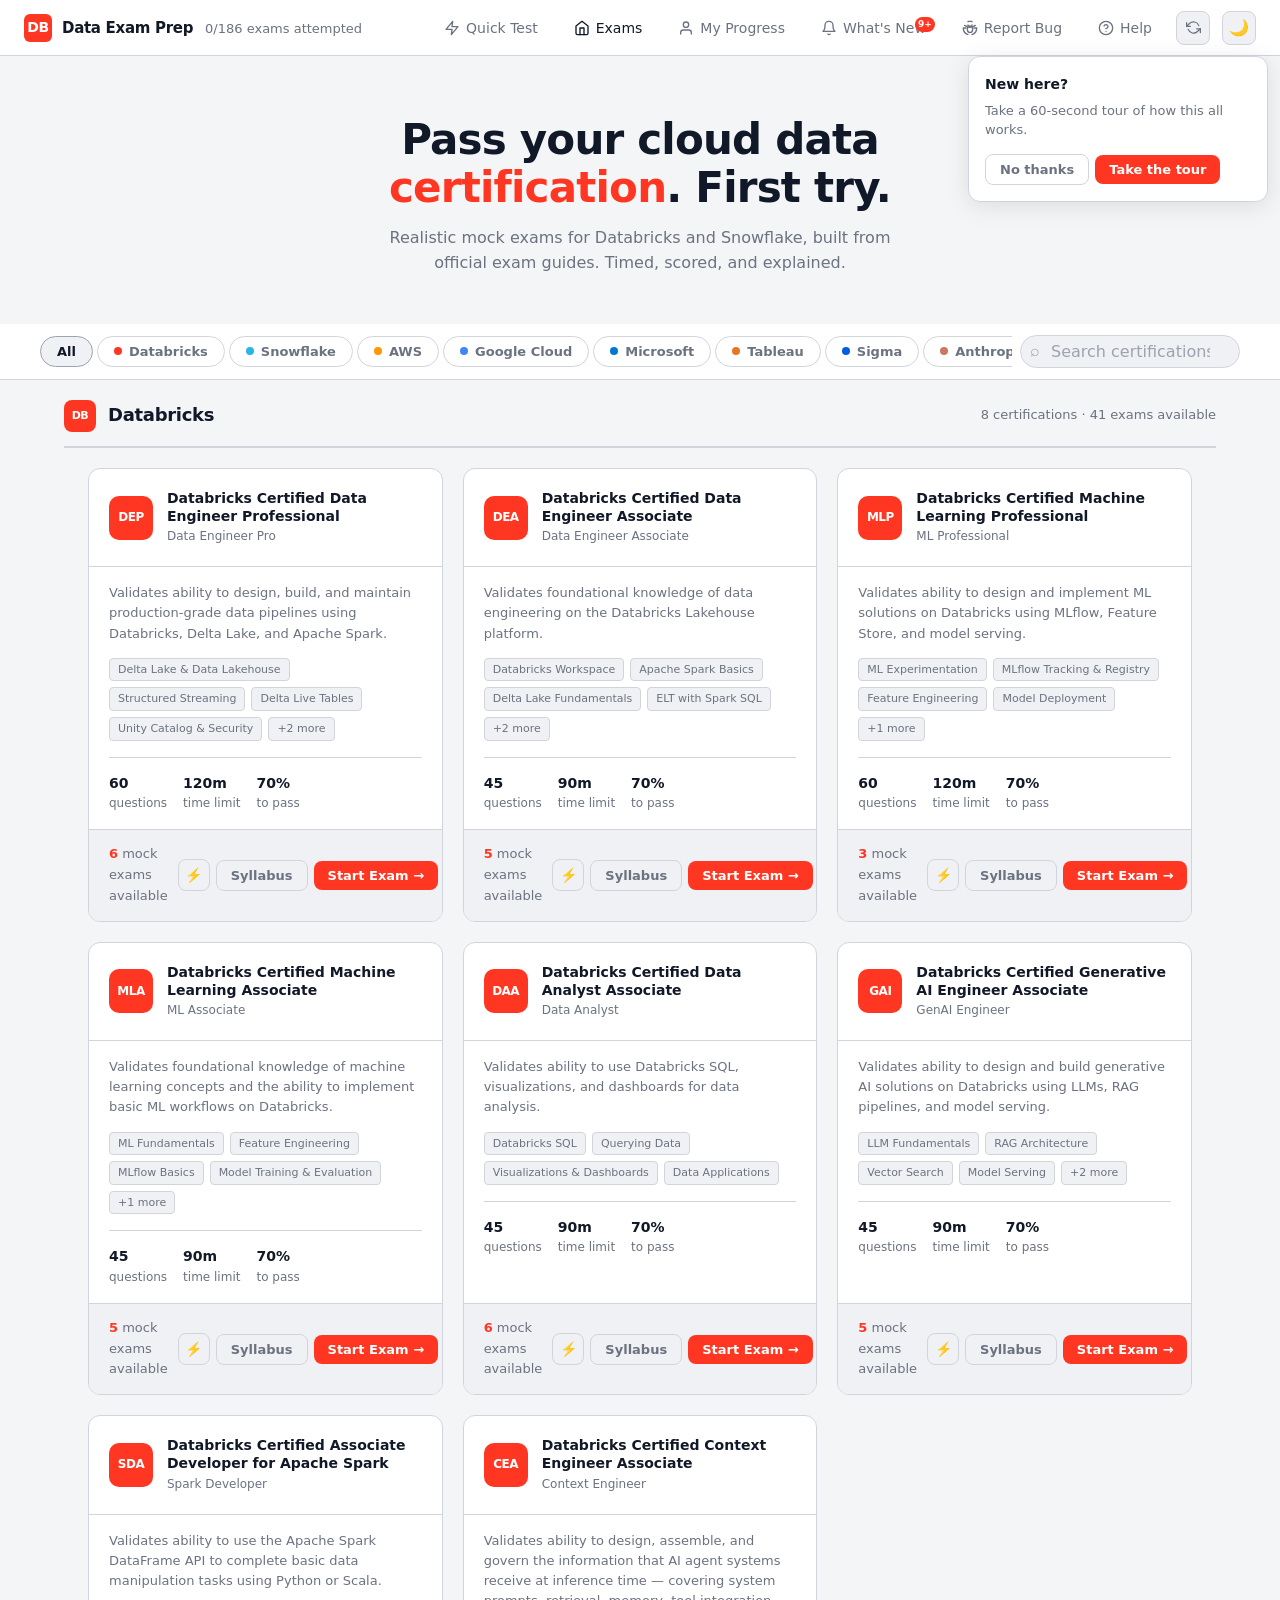
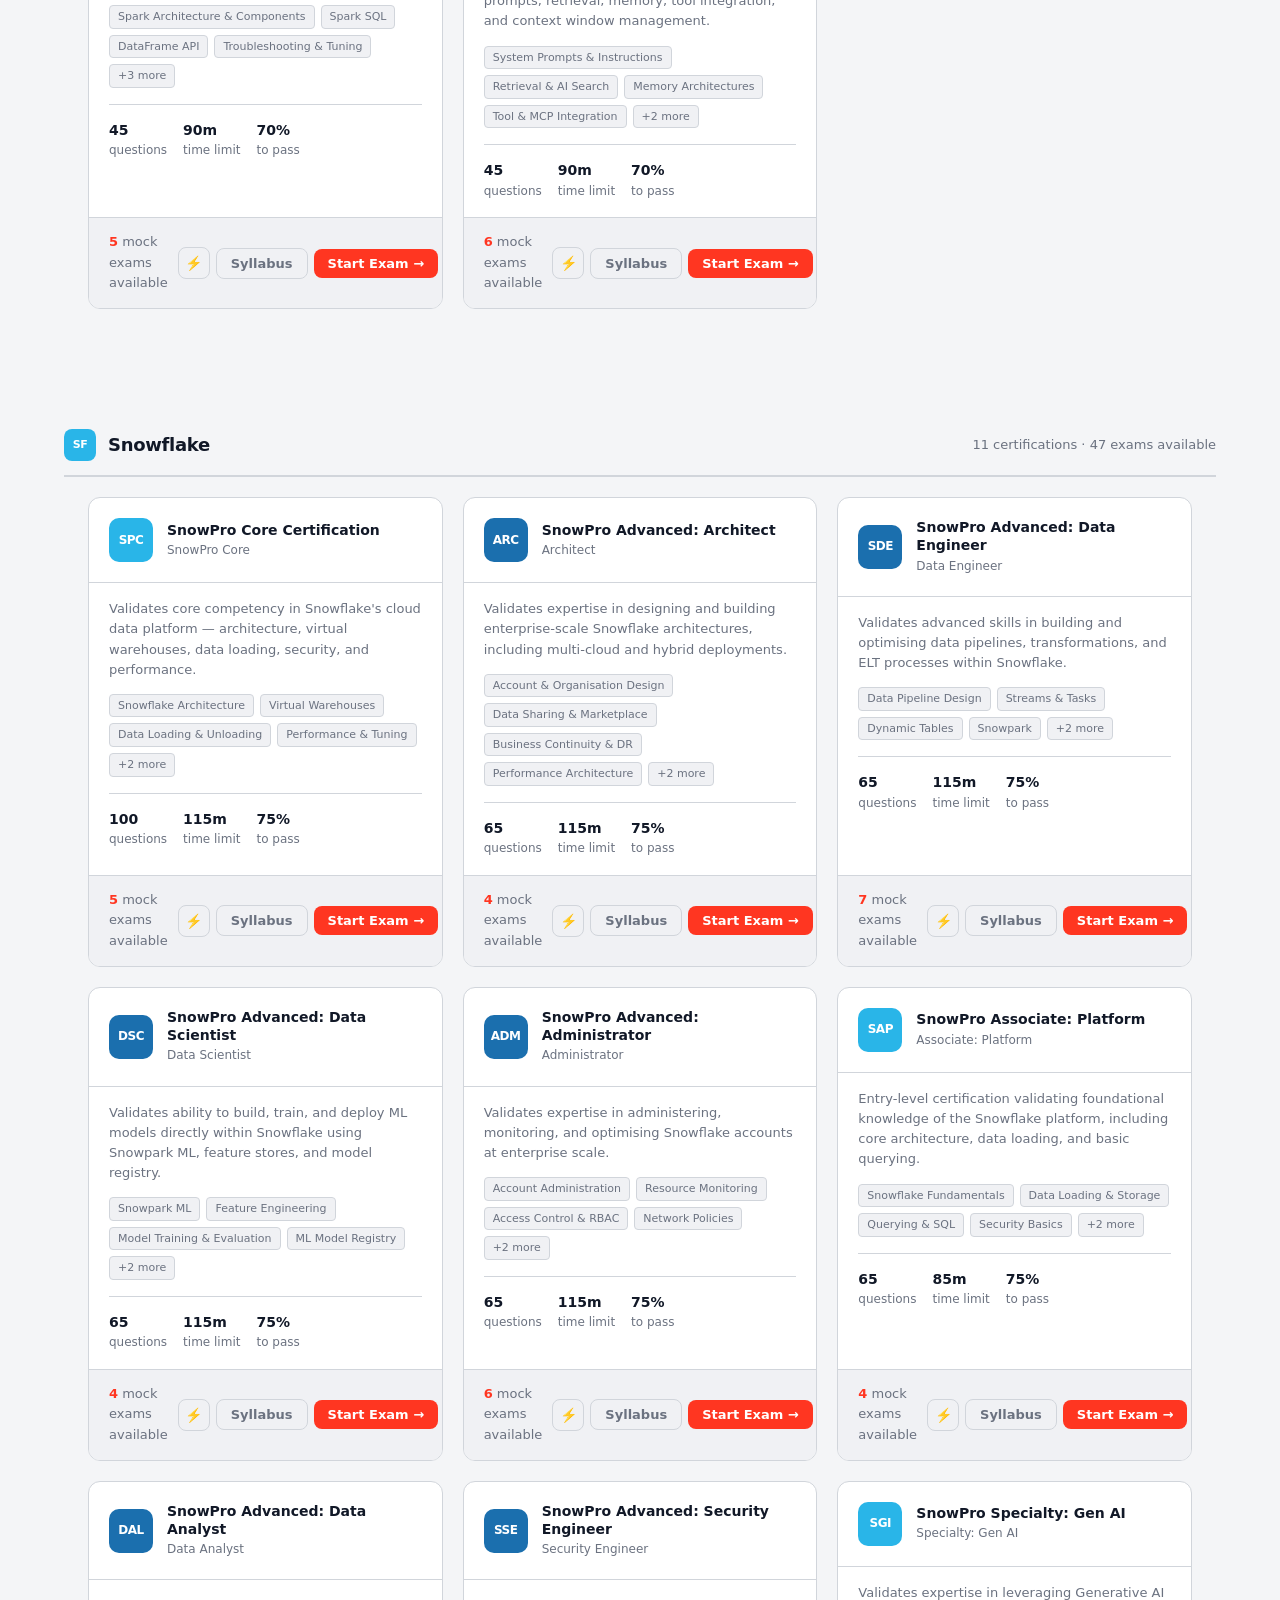
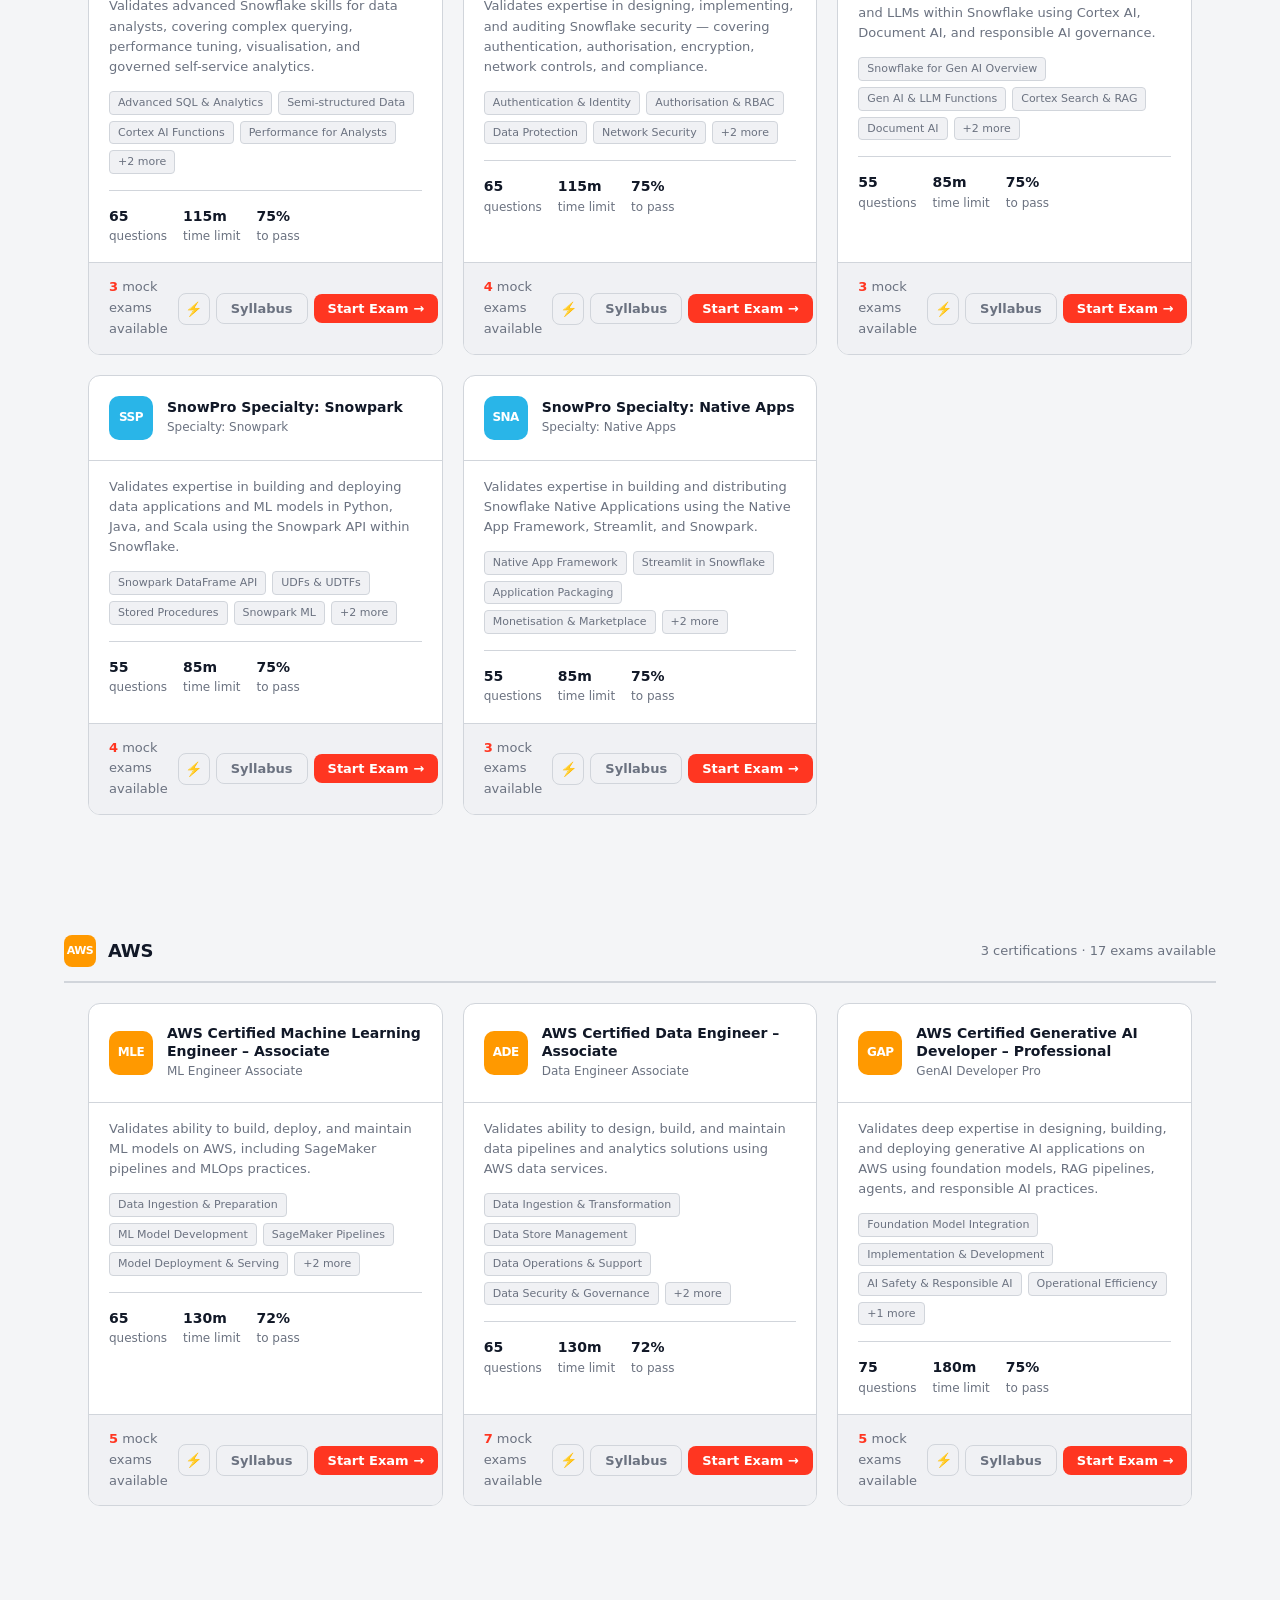
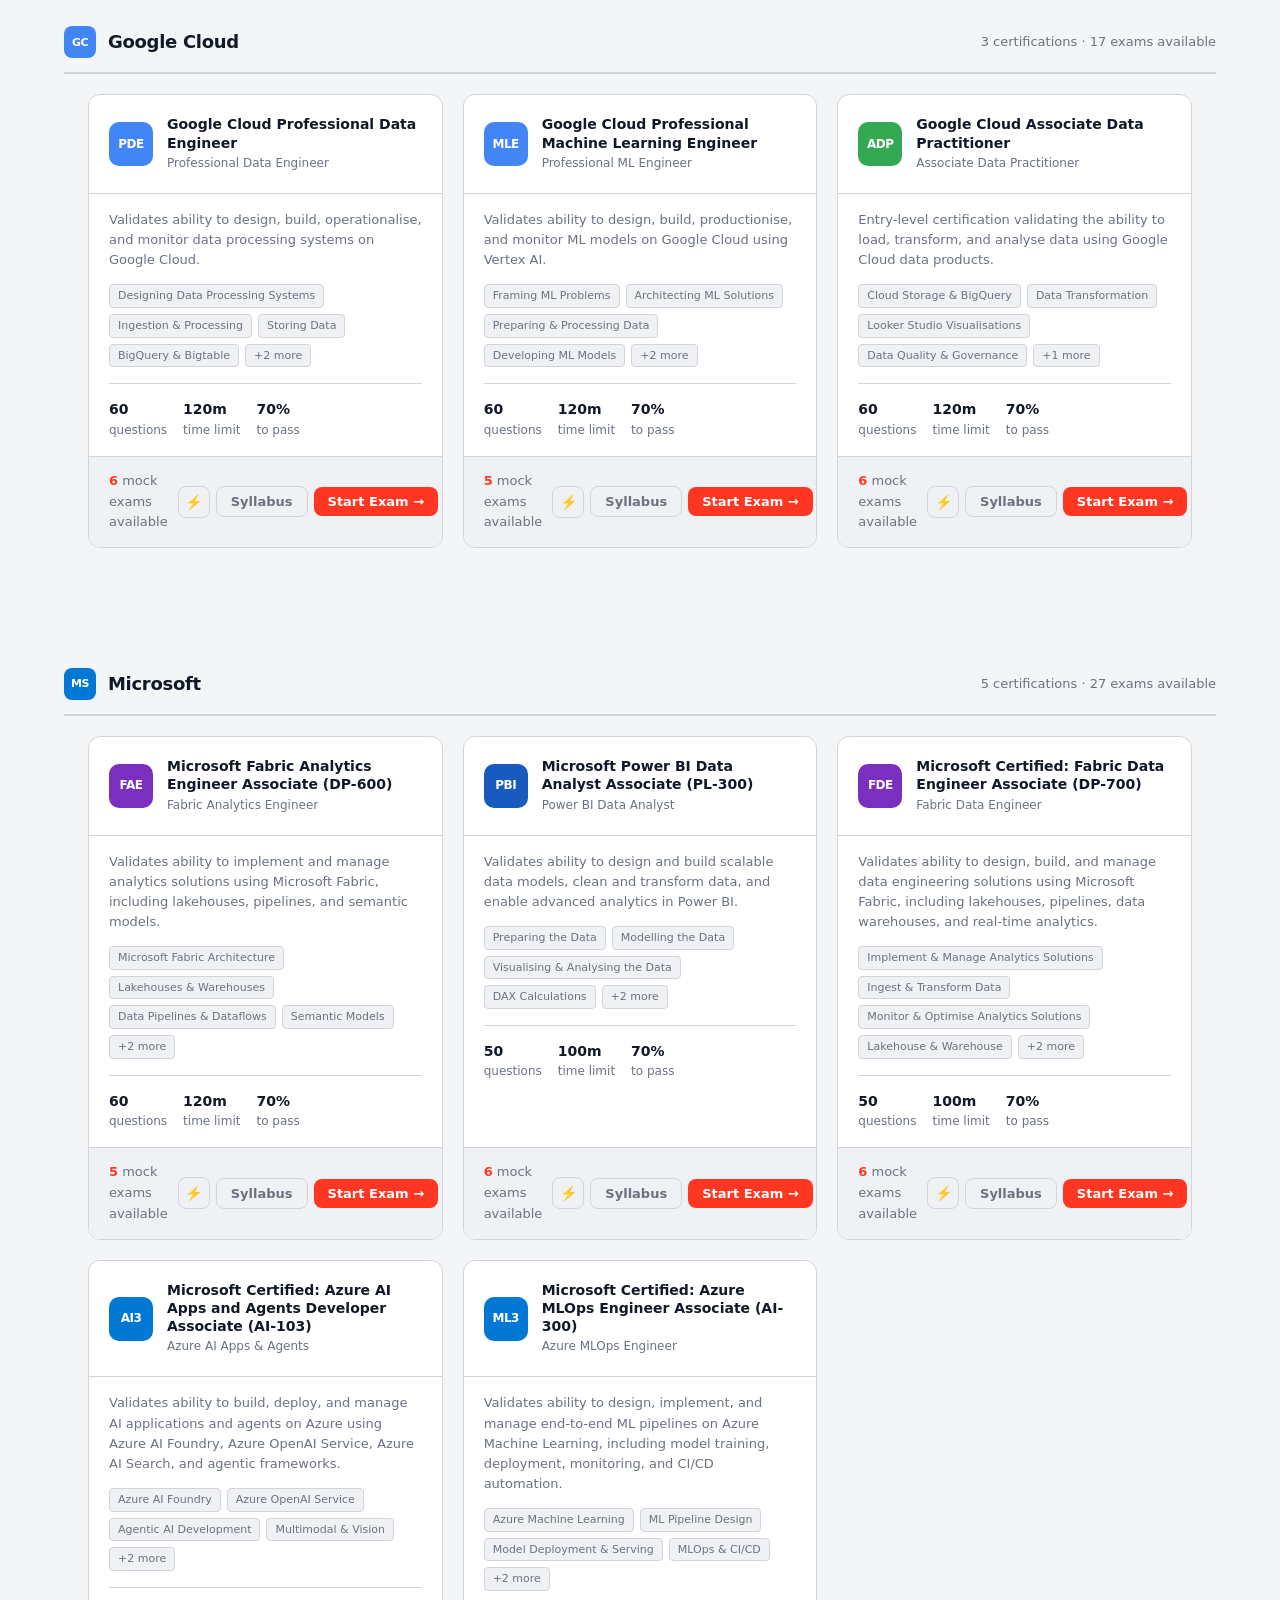
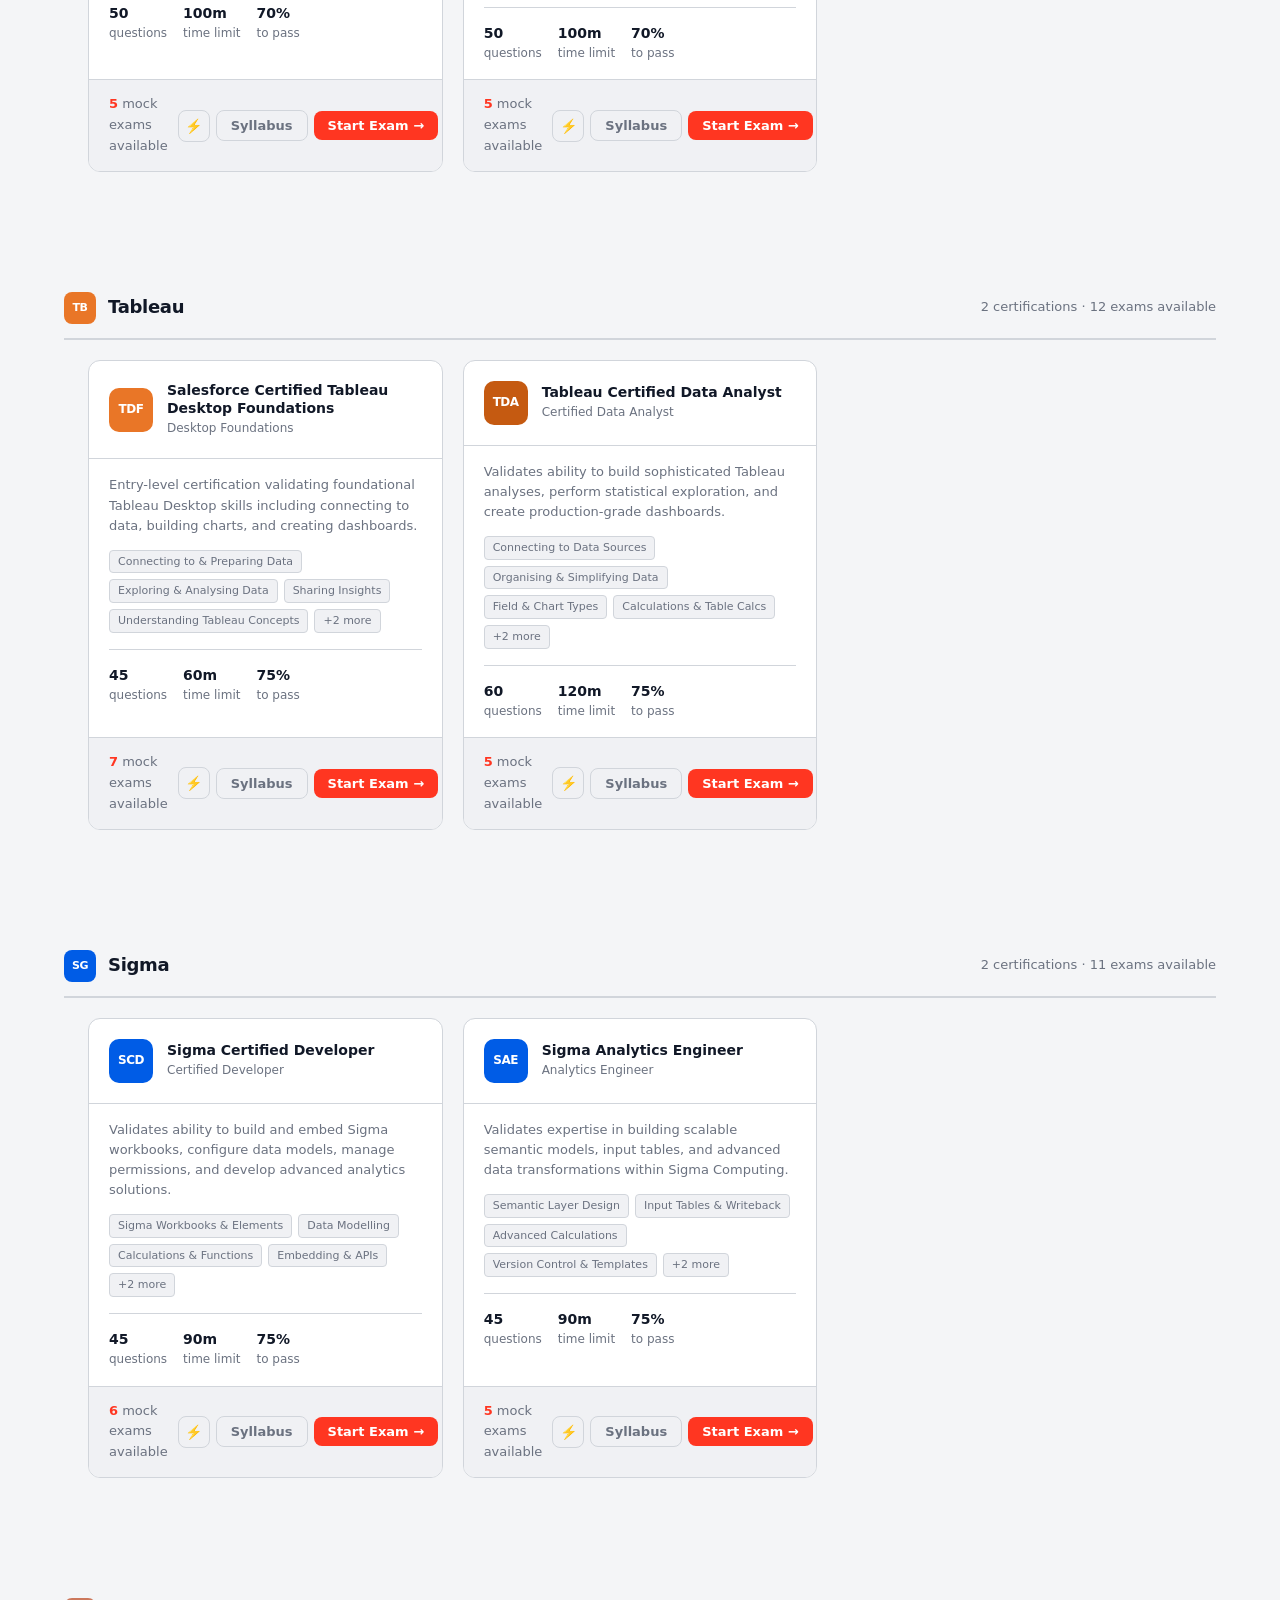
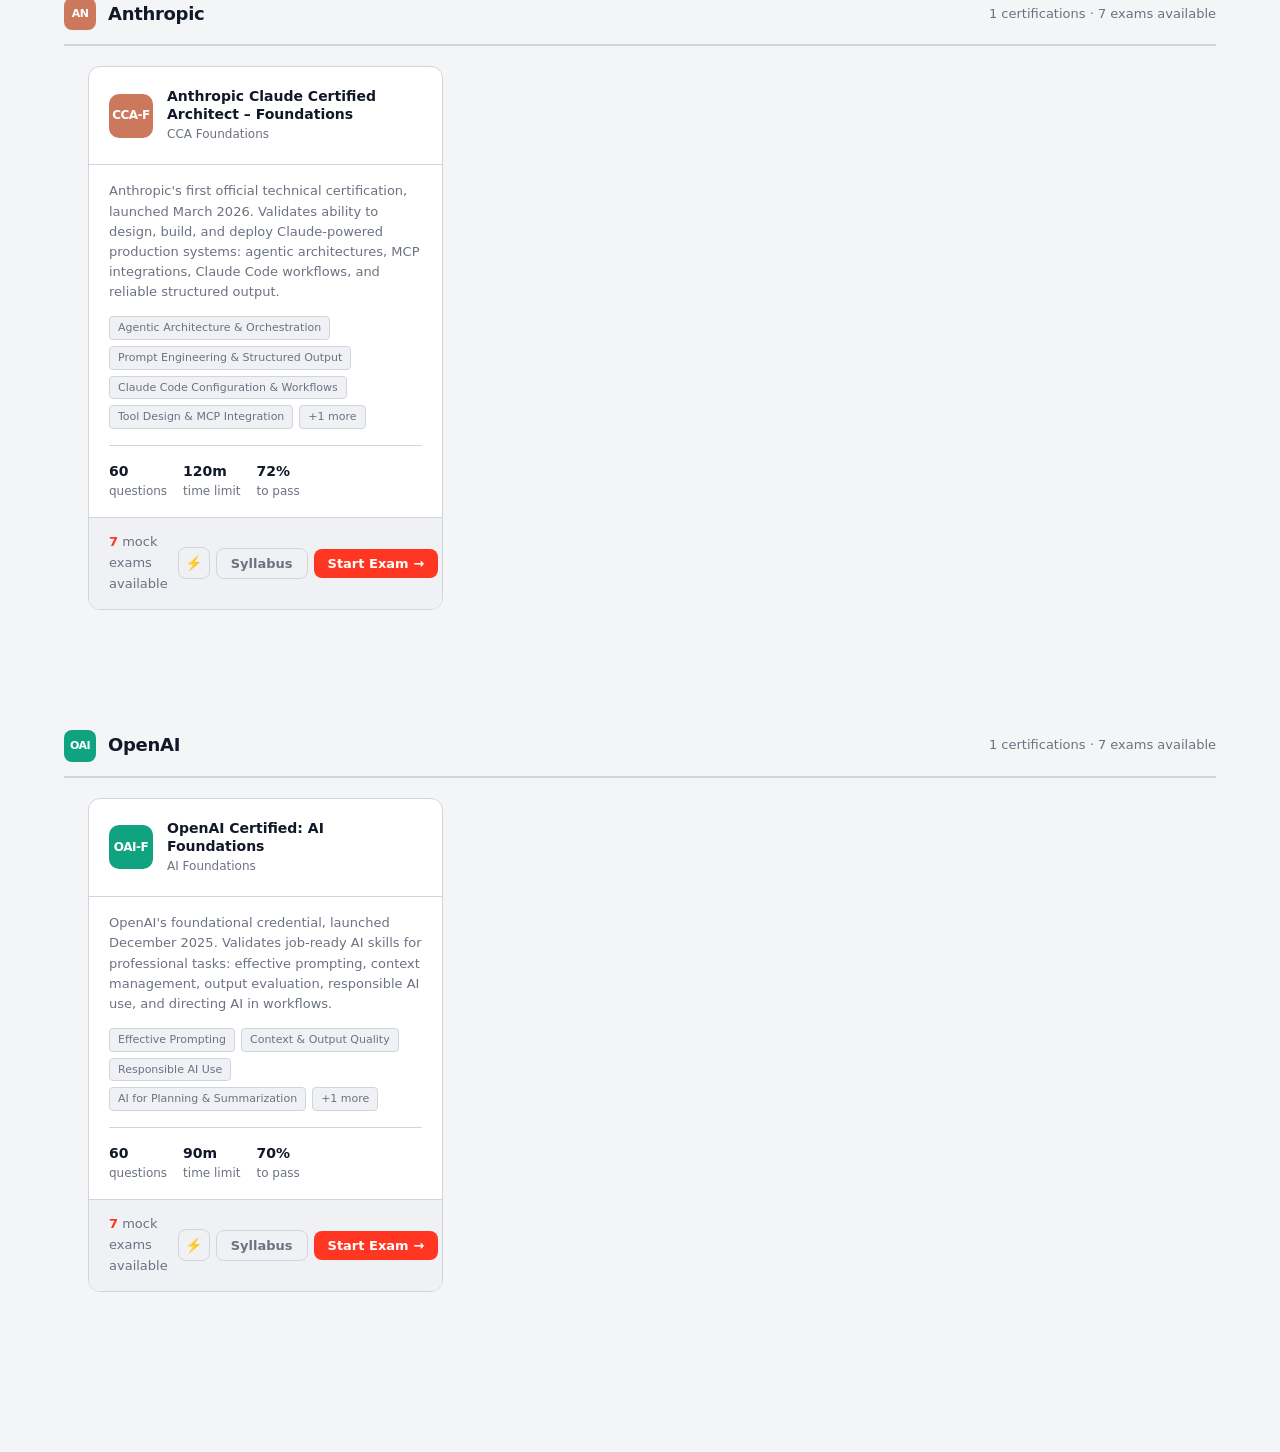
==== commit 1eca02fa: "Fix platform pill word-wrap — add white-space:nowrap and flex-shrink:0 Co-Authored-By: Claude Sonnet" ====
--- a/index.html
+++ b/index.html
@@ -330,6 +330,8 @@
       color: var(--text-muted);
       font-family: inherit;
       transition: all 0.15s;
+      white-space: nowrap;
+      flex-shrink: 0;
     }
     .pf-btn:hover { color: var(--text); border-color: var(--border-hover); background: var(--surface2); }
     .pf-btn--active { background: var(--surface2); border-color: var(--border-hover); color: var(--text); }
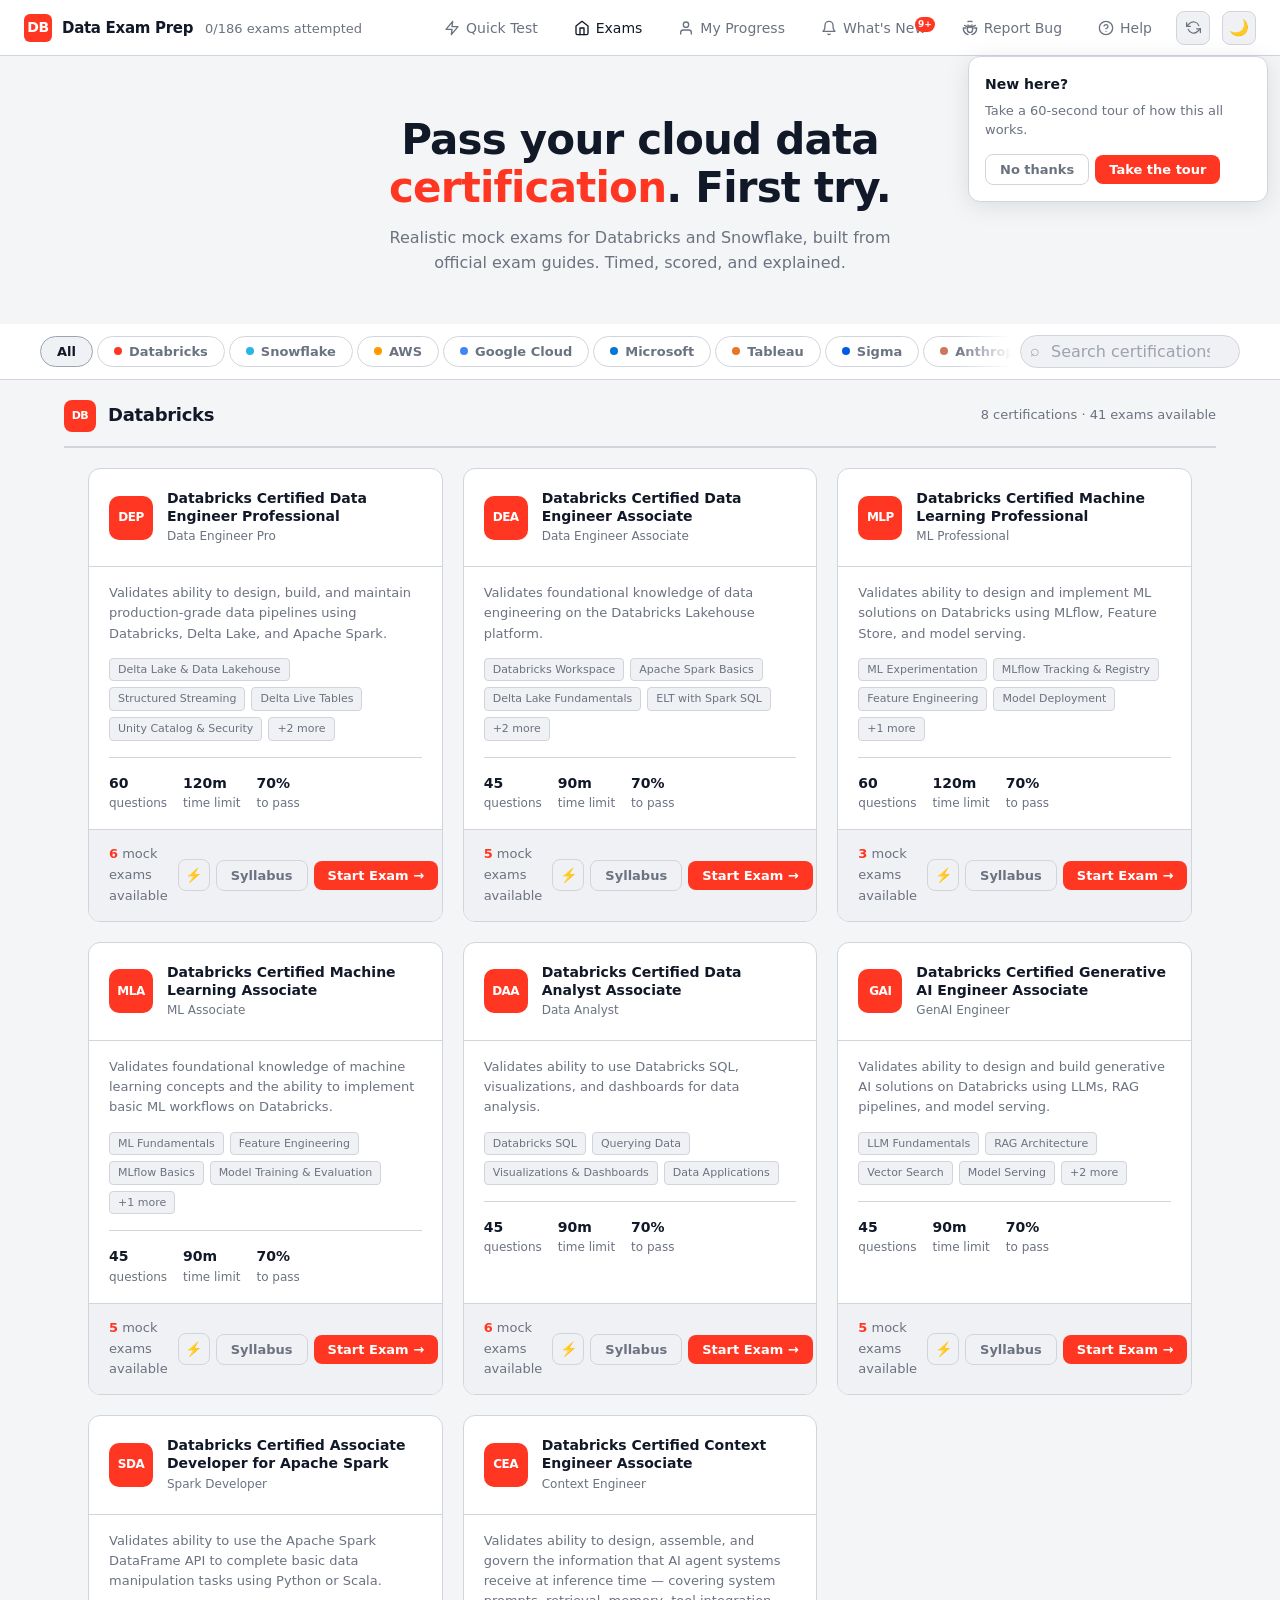
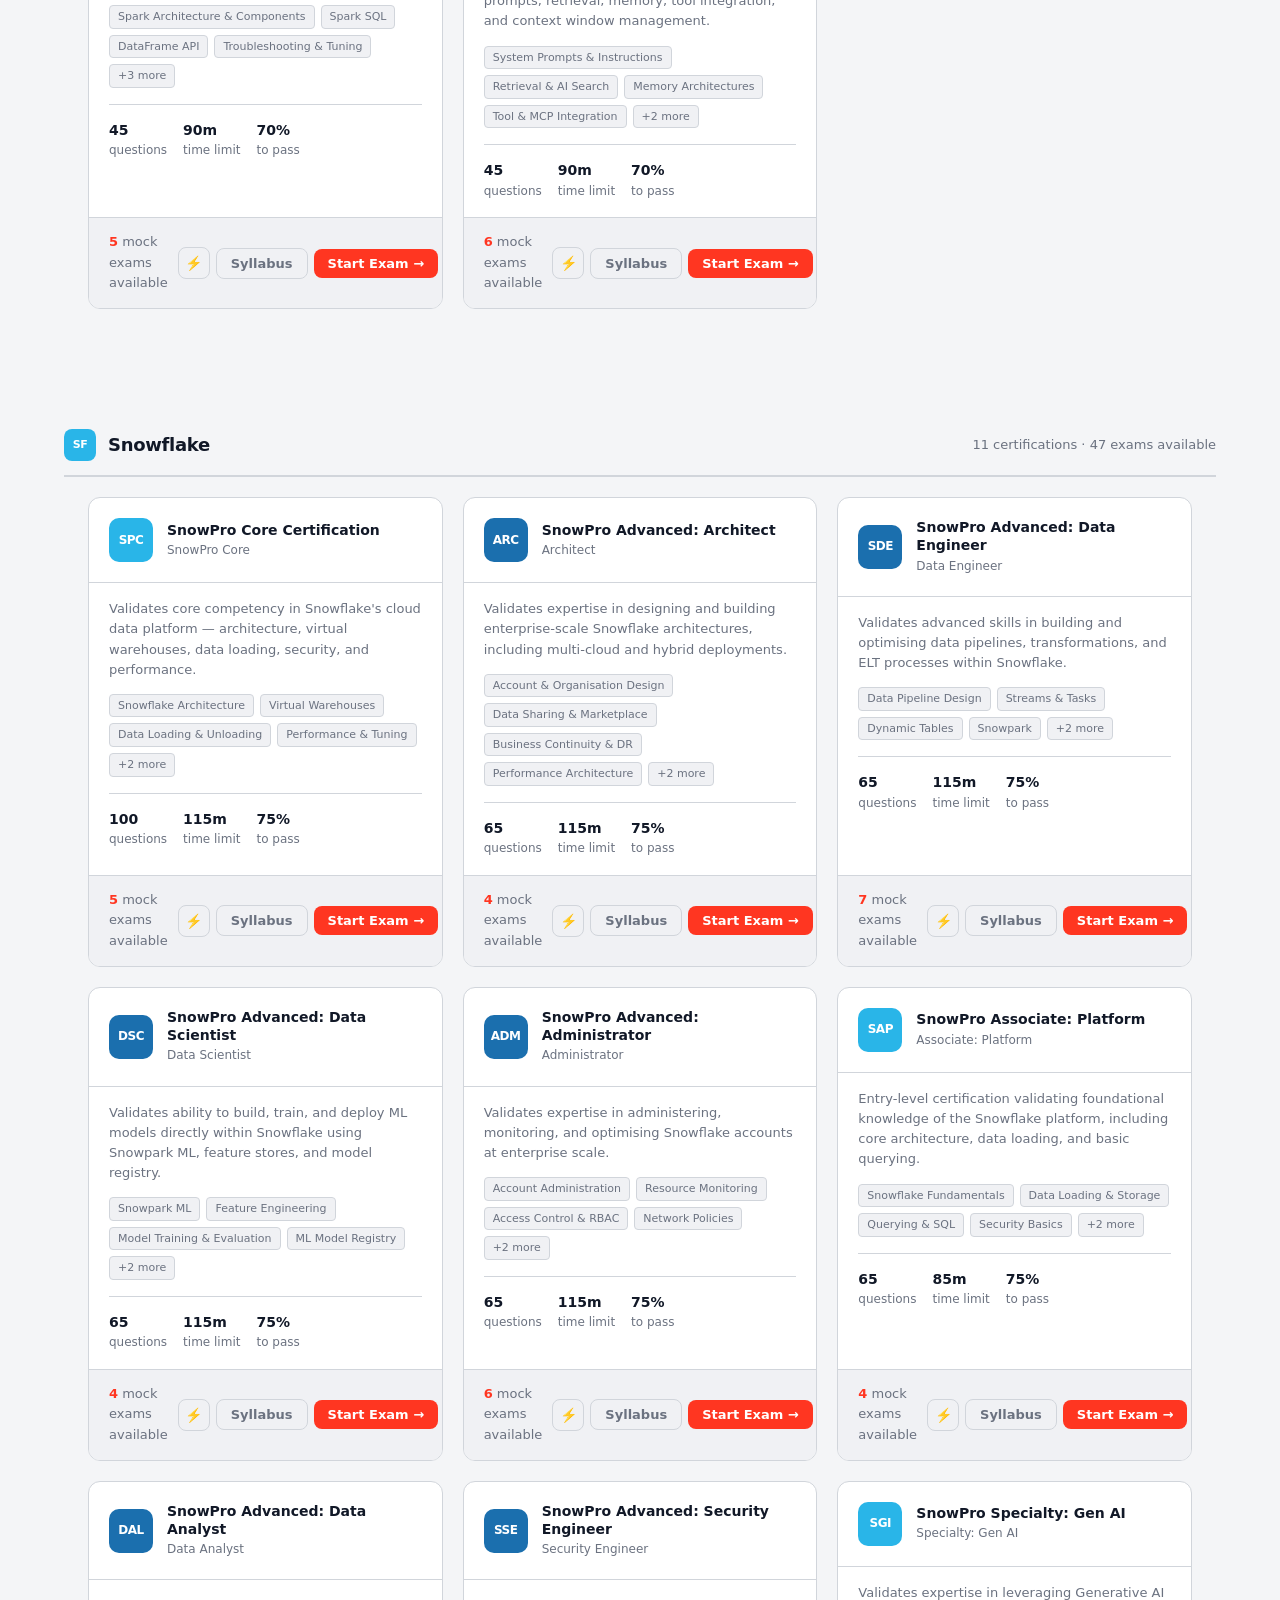
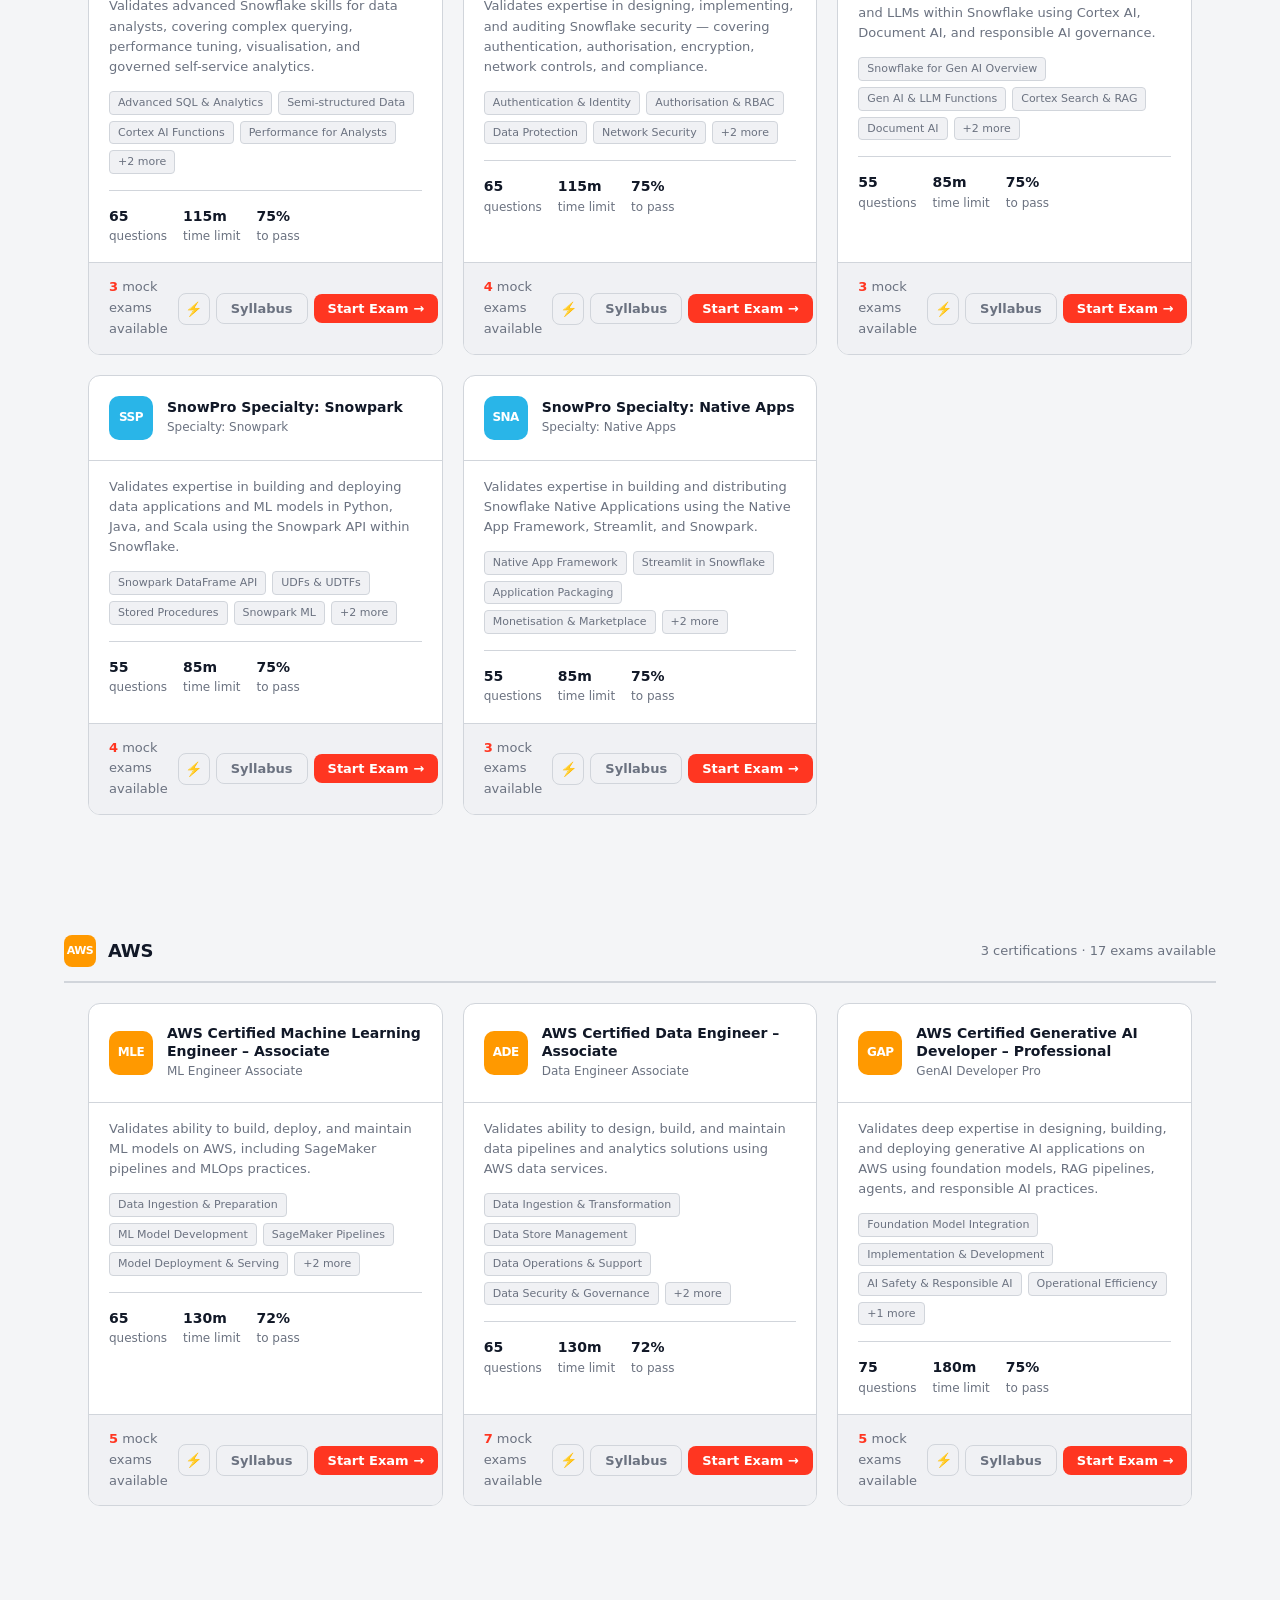
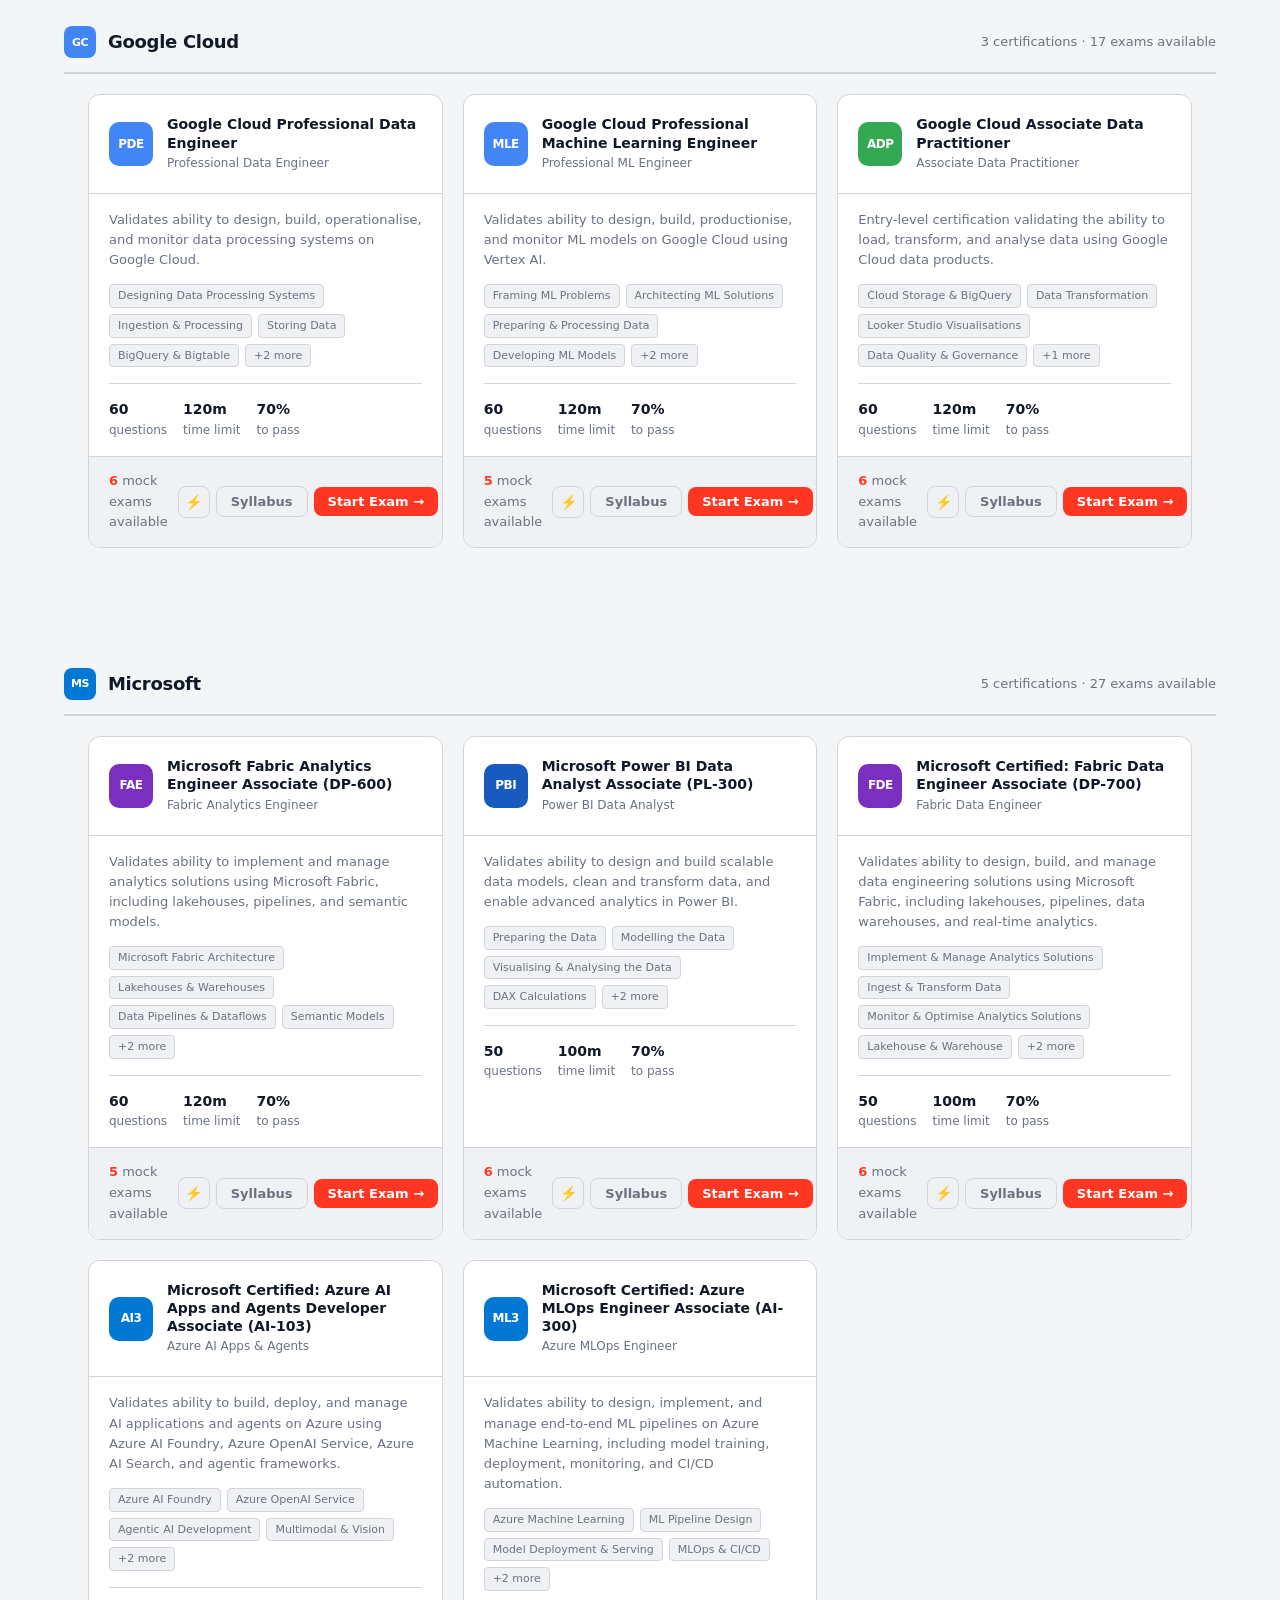
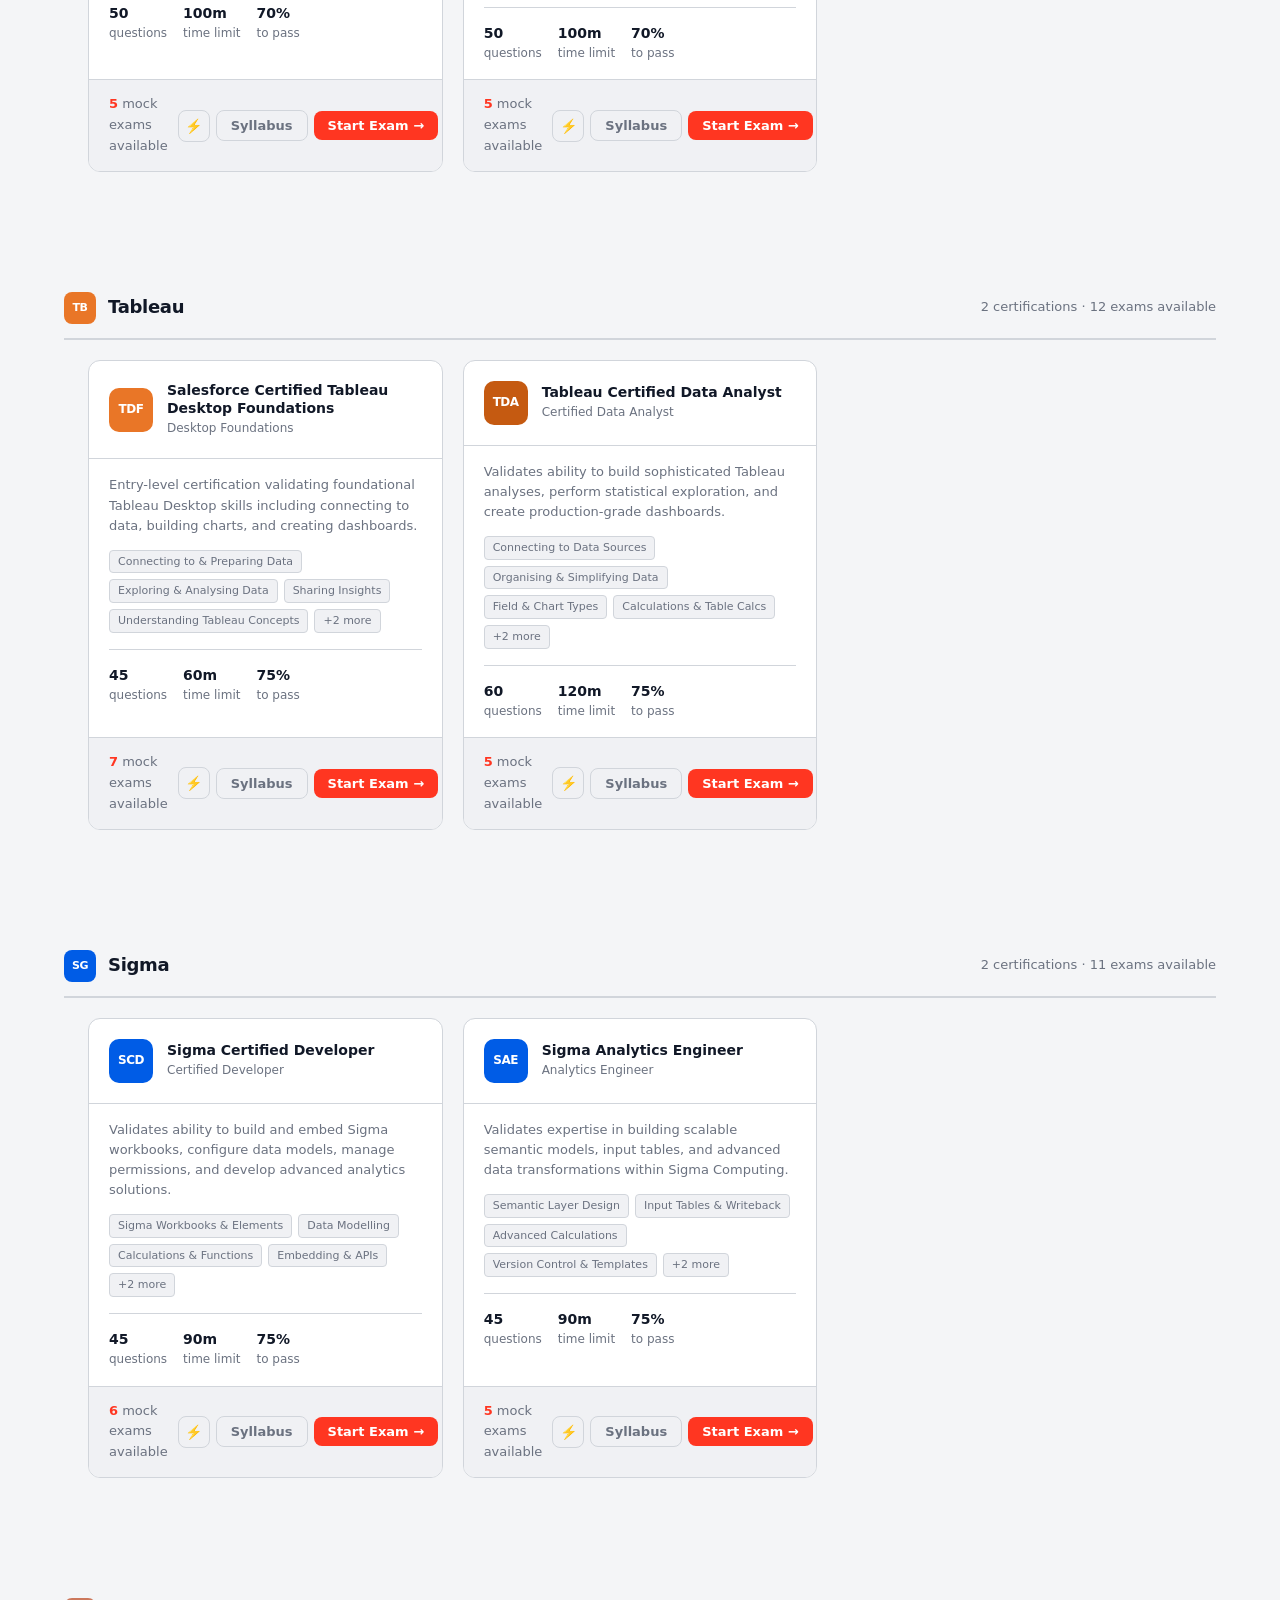
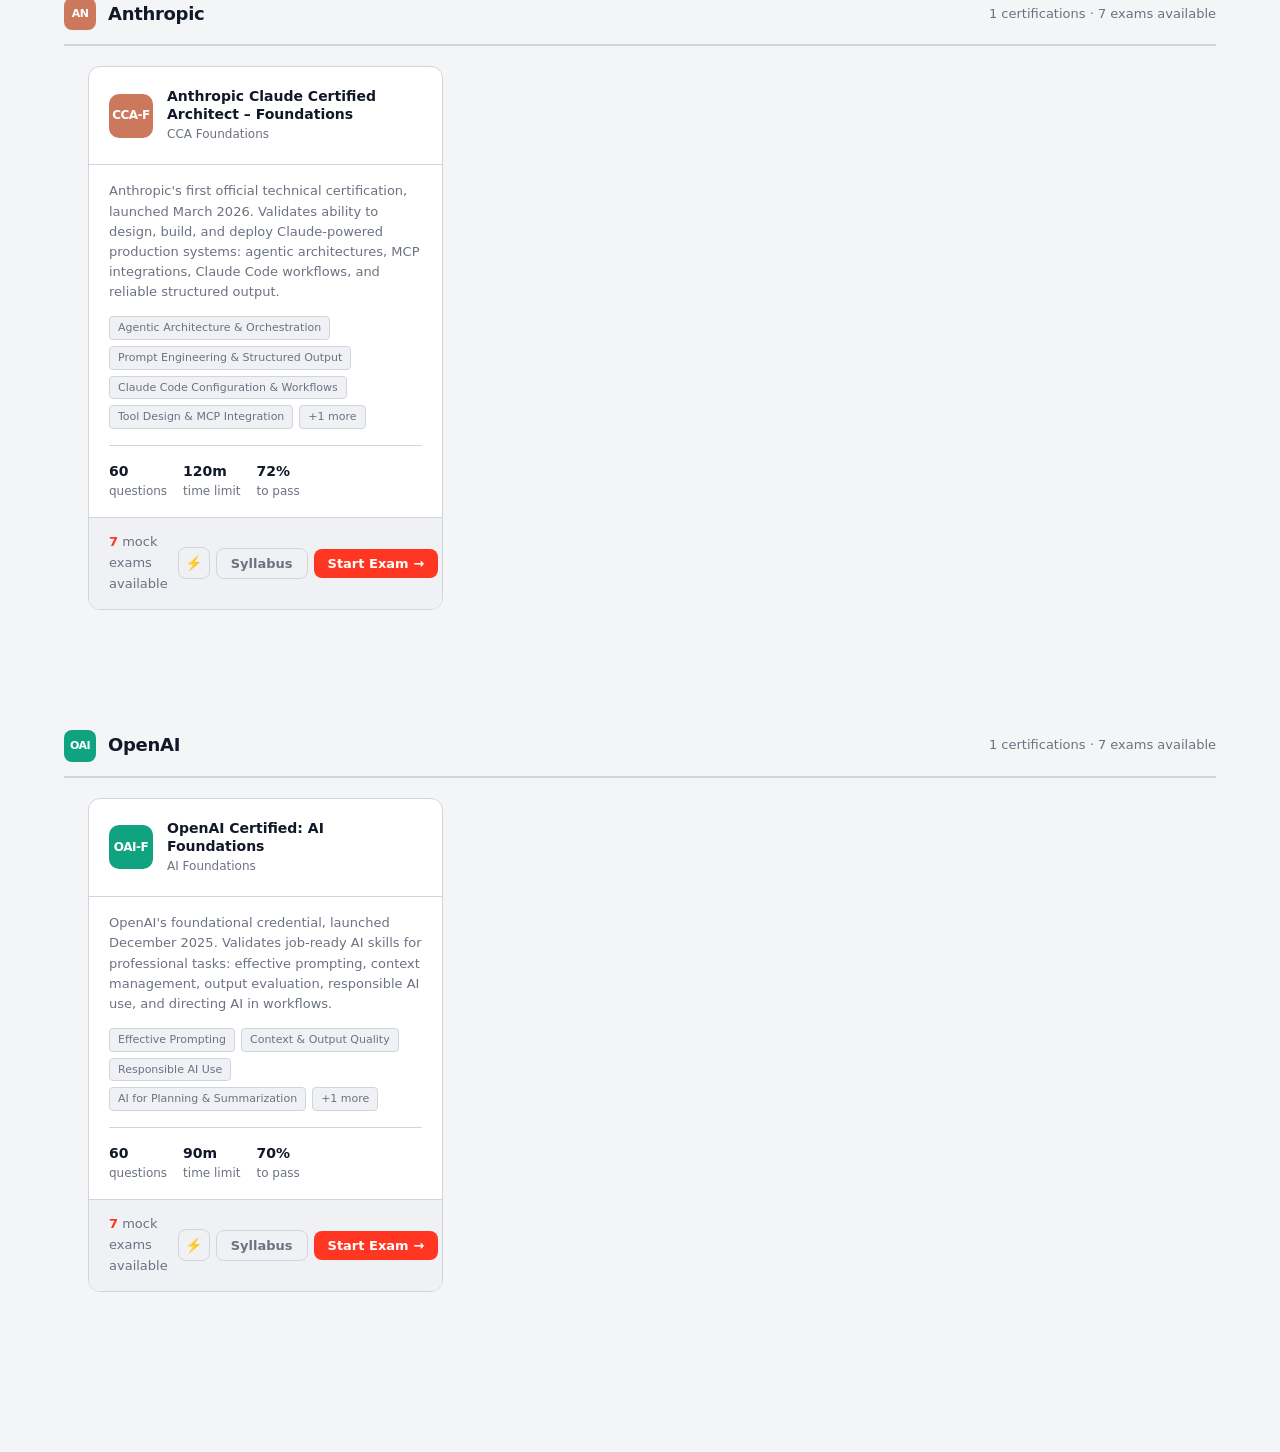
==== commit 71b6889c: "Add right-edge fade mask to pill scroll strip mask-image gradient fades the last 56px of the pill co" ====
--- a/index.html
+++ b/index.html
@@ -314,6 +314,8 @@
       scrollbar-width: none;
       -webkit-overflow-scrolling: touch;
       padding: 2px 0;
+      mask-image: linear-gradient(to right, black 0%, black calc(100% - 56px), transparent 100%);
+      -webkit-mask-image: linear-gradient(to right, black 0%, black calc(100% - 56px), transparent 100%);
     }
     .pf-scroll::-webkit-scrollbar { display: none; }
     .pf-btn {
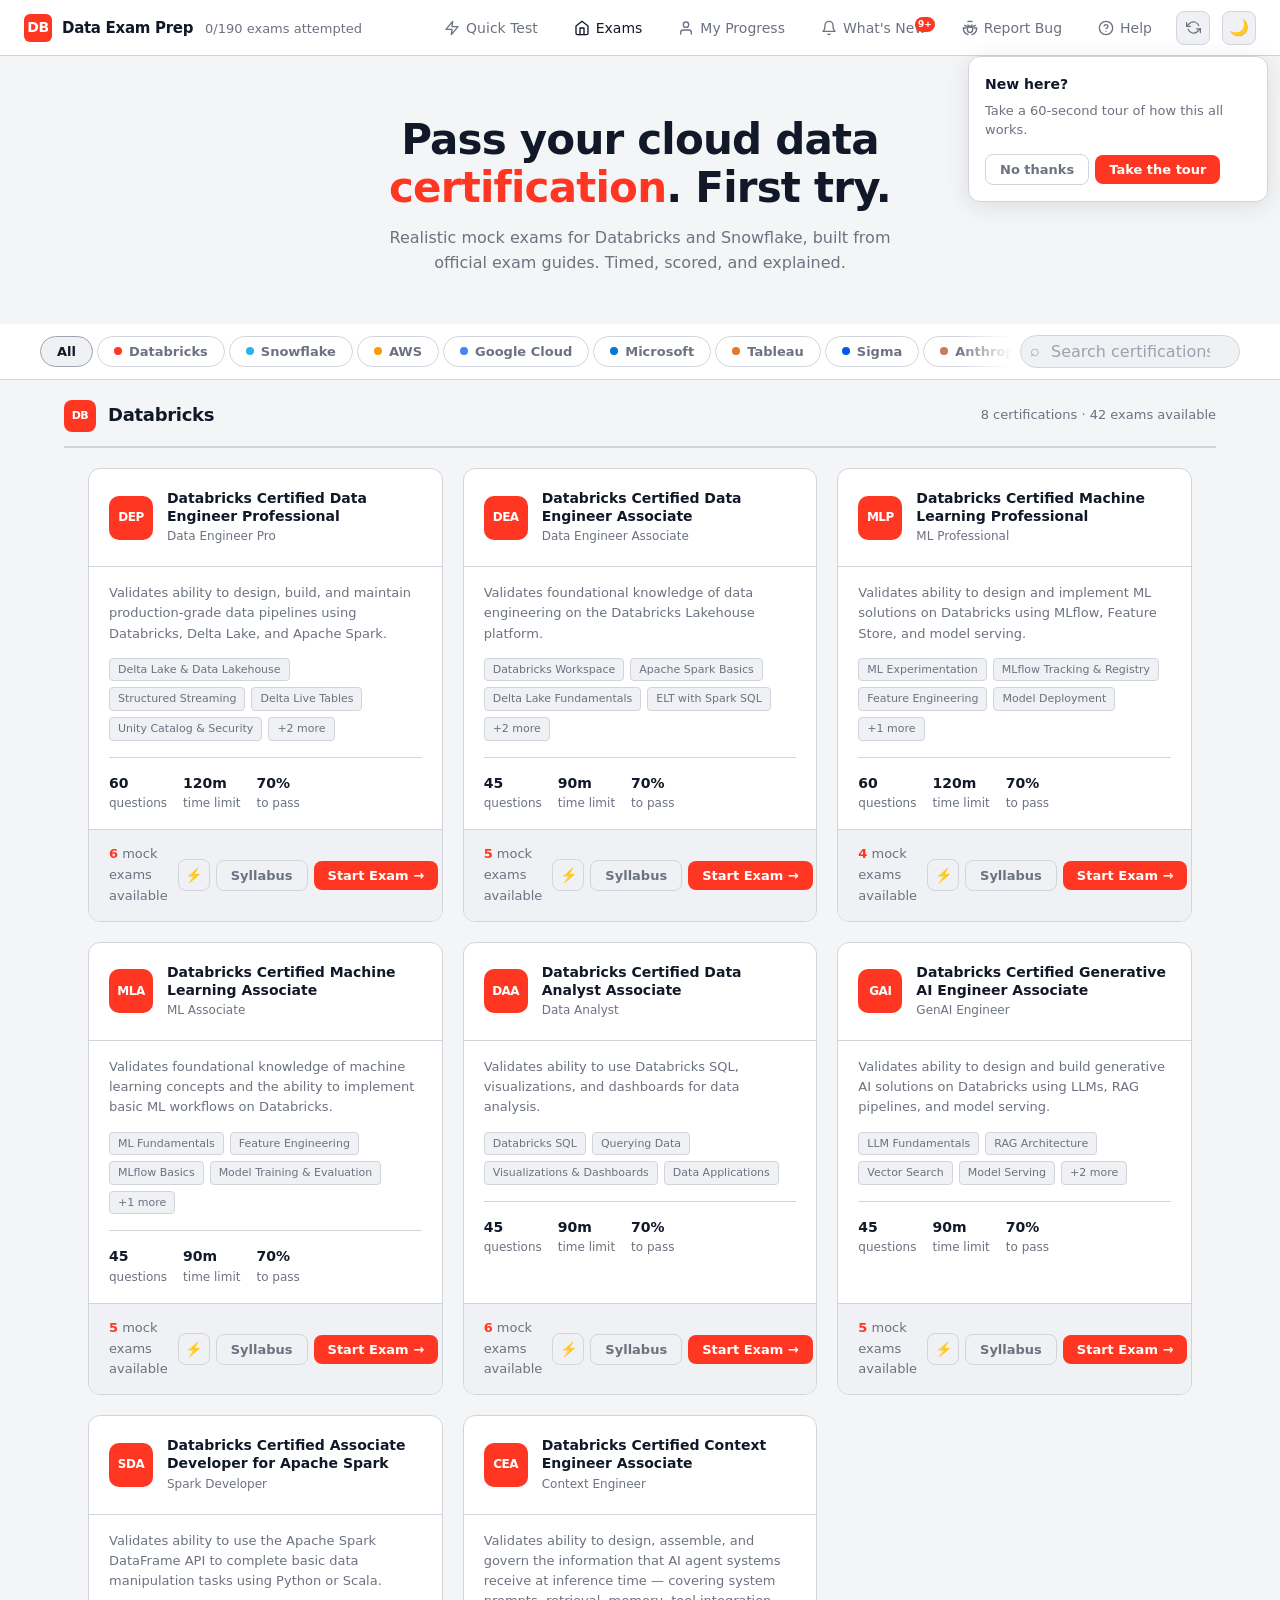
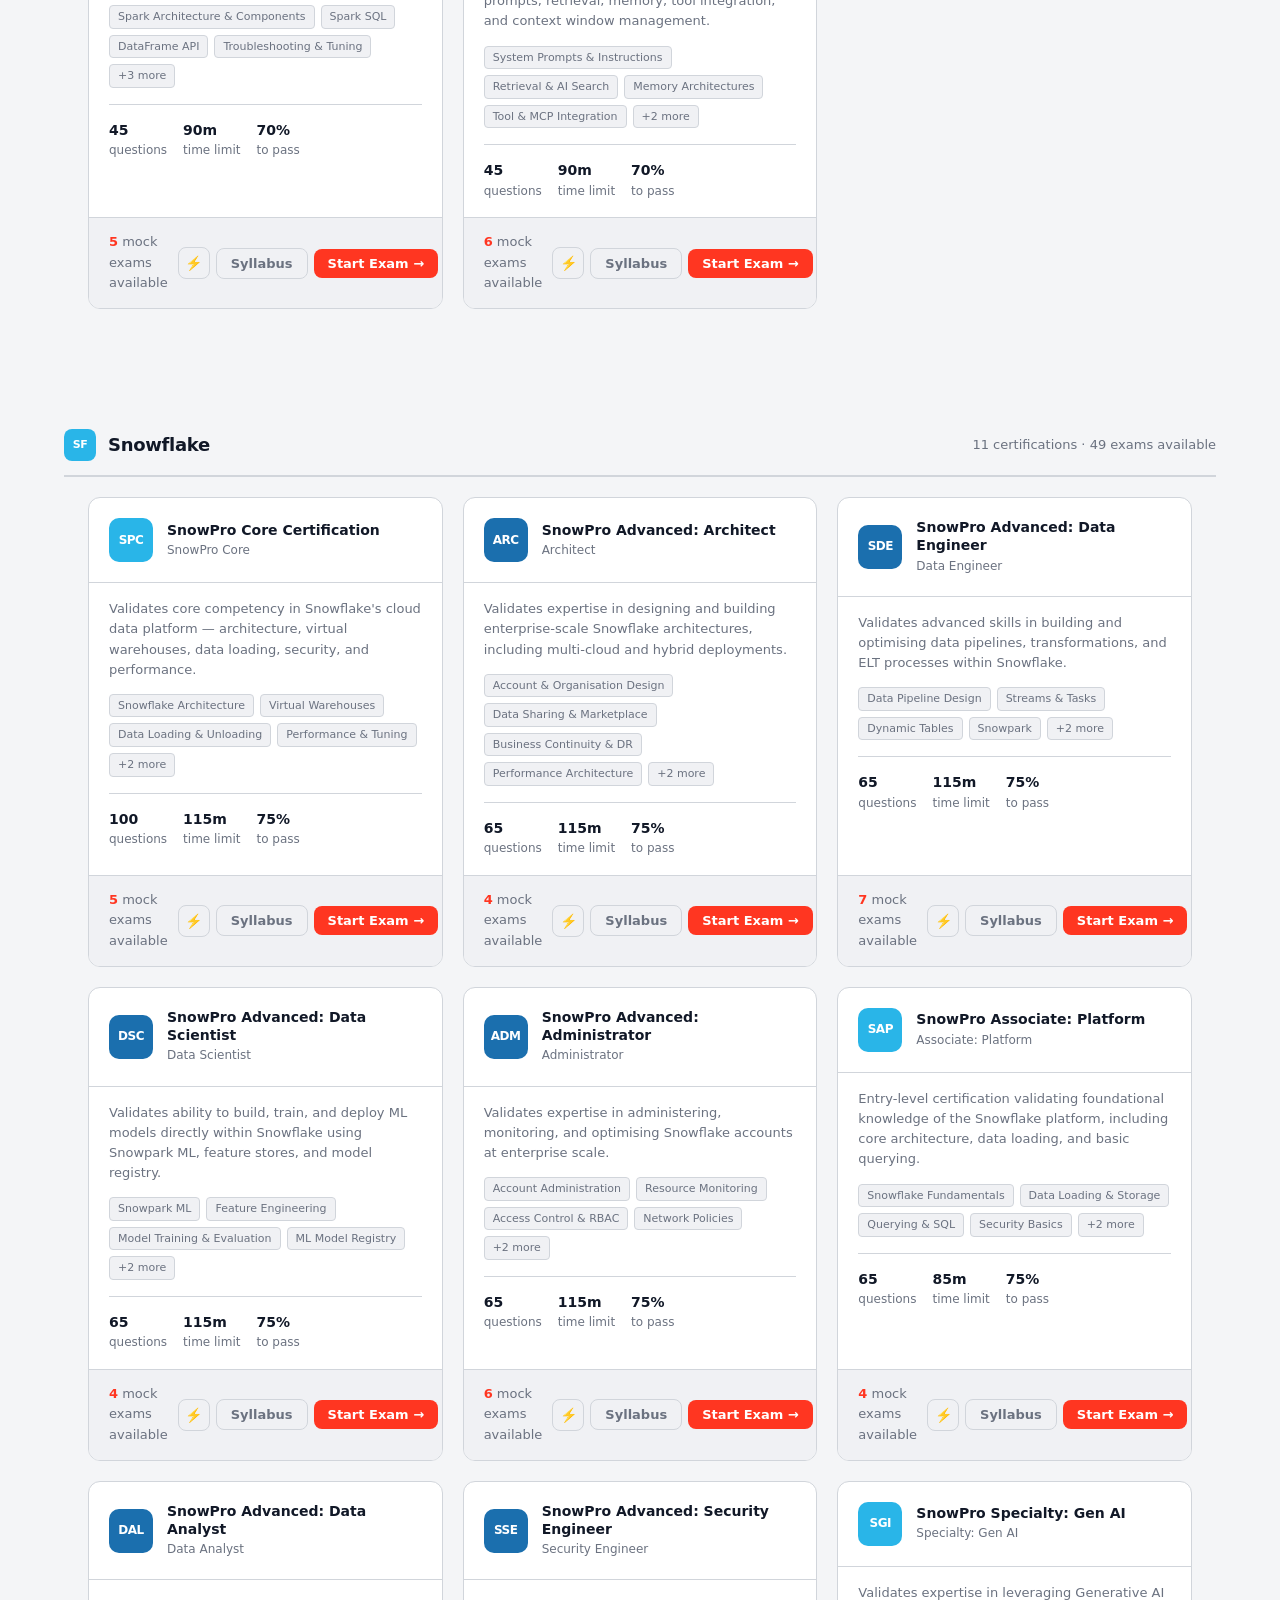
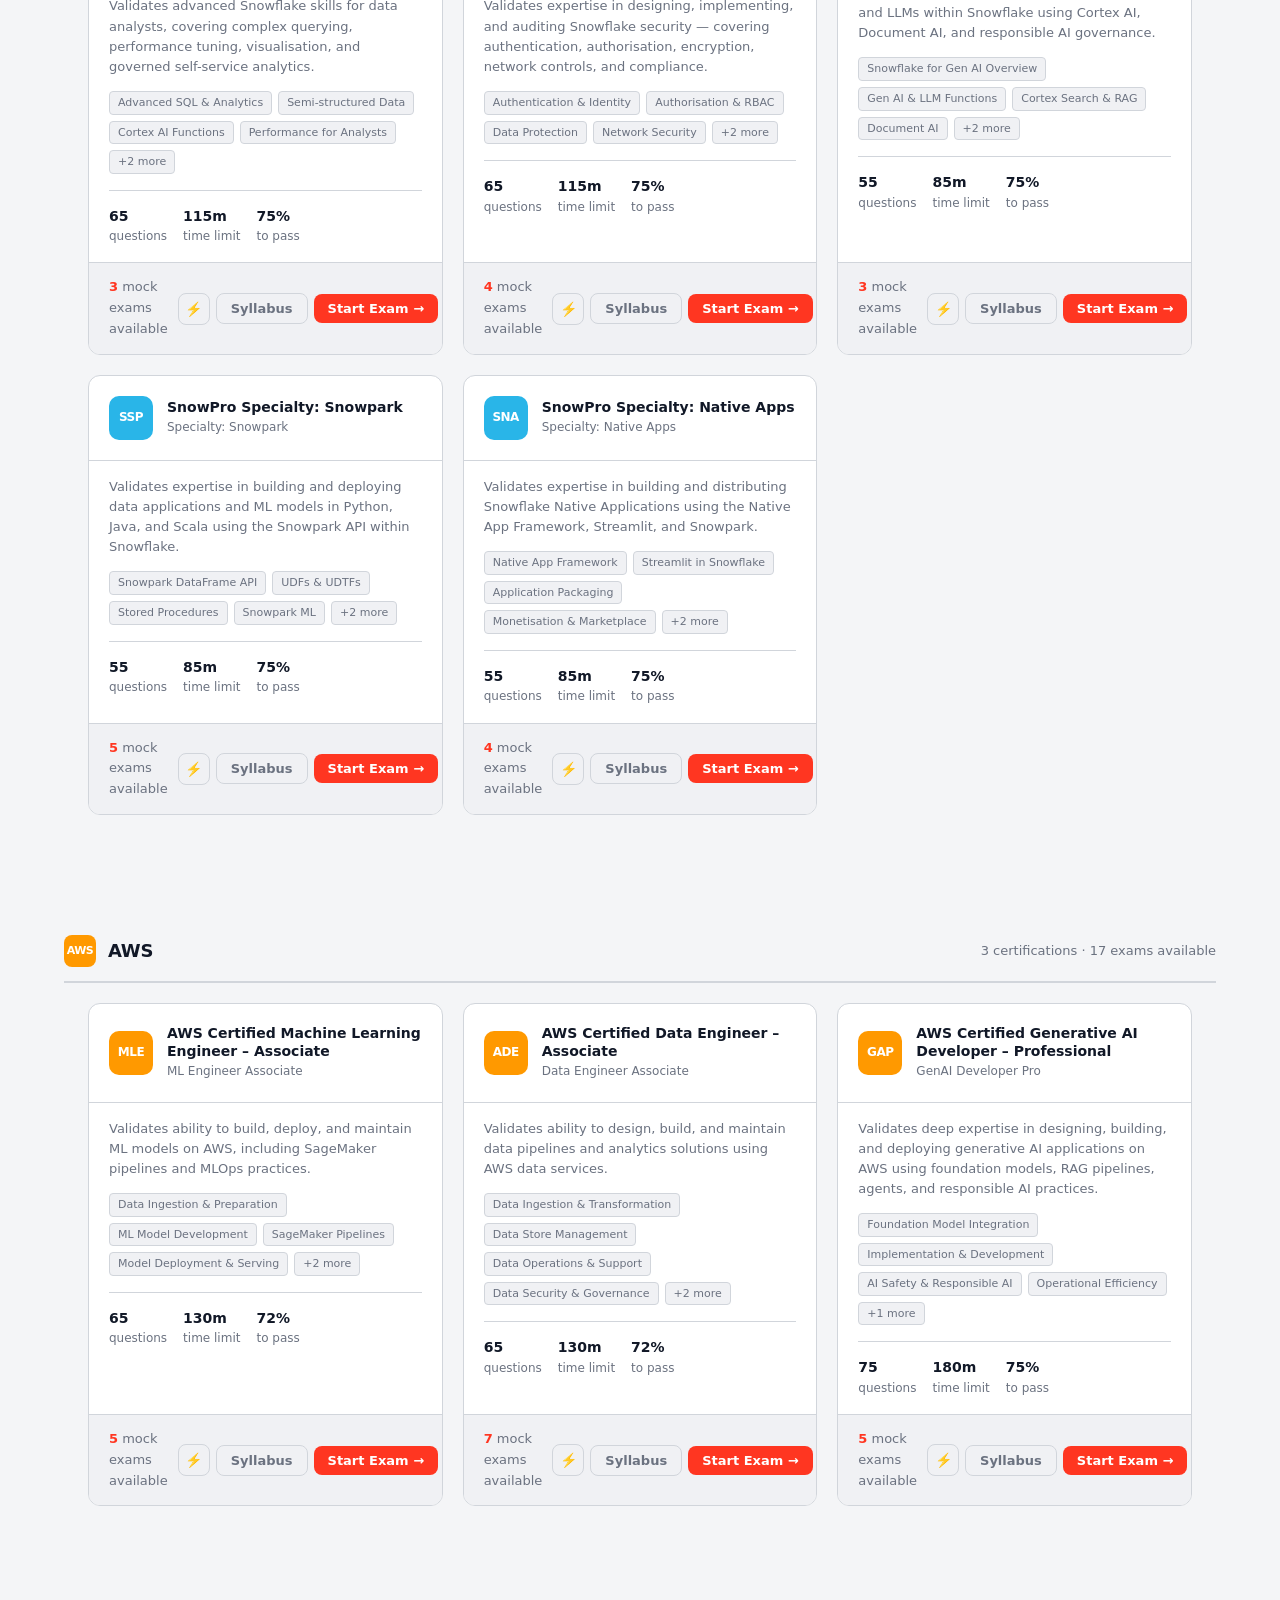
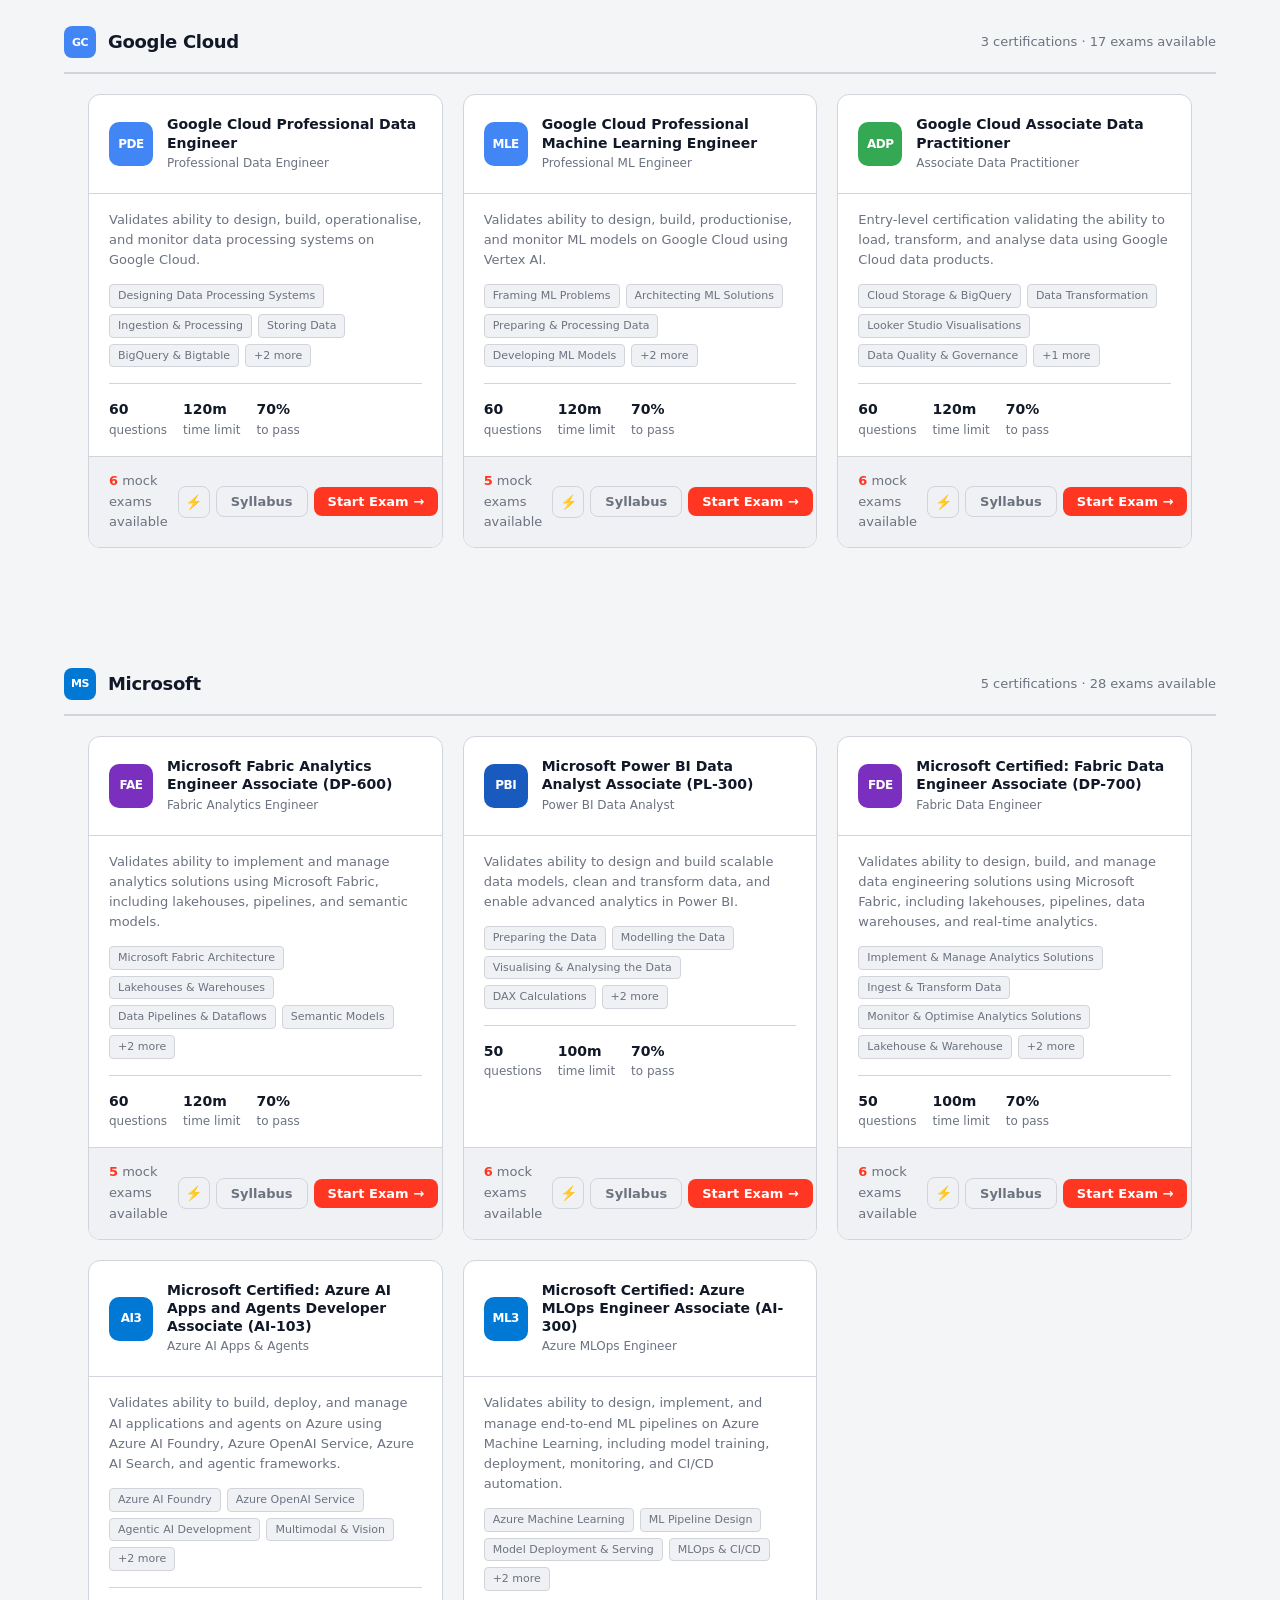
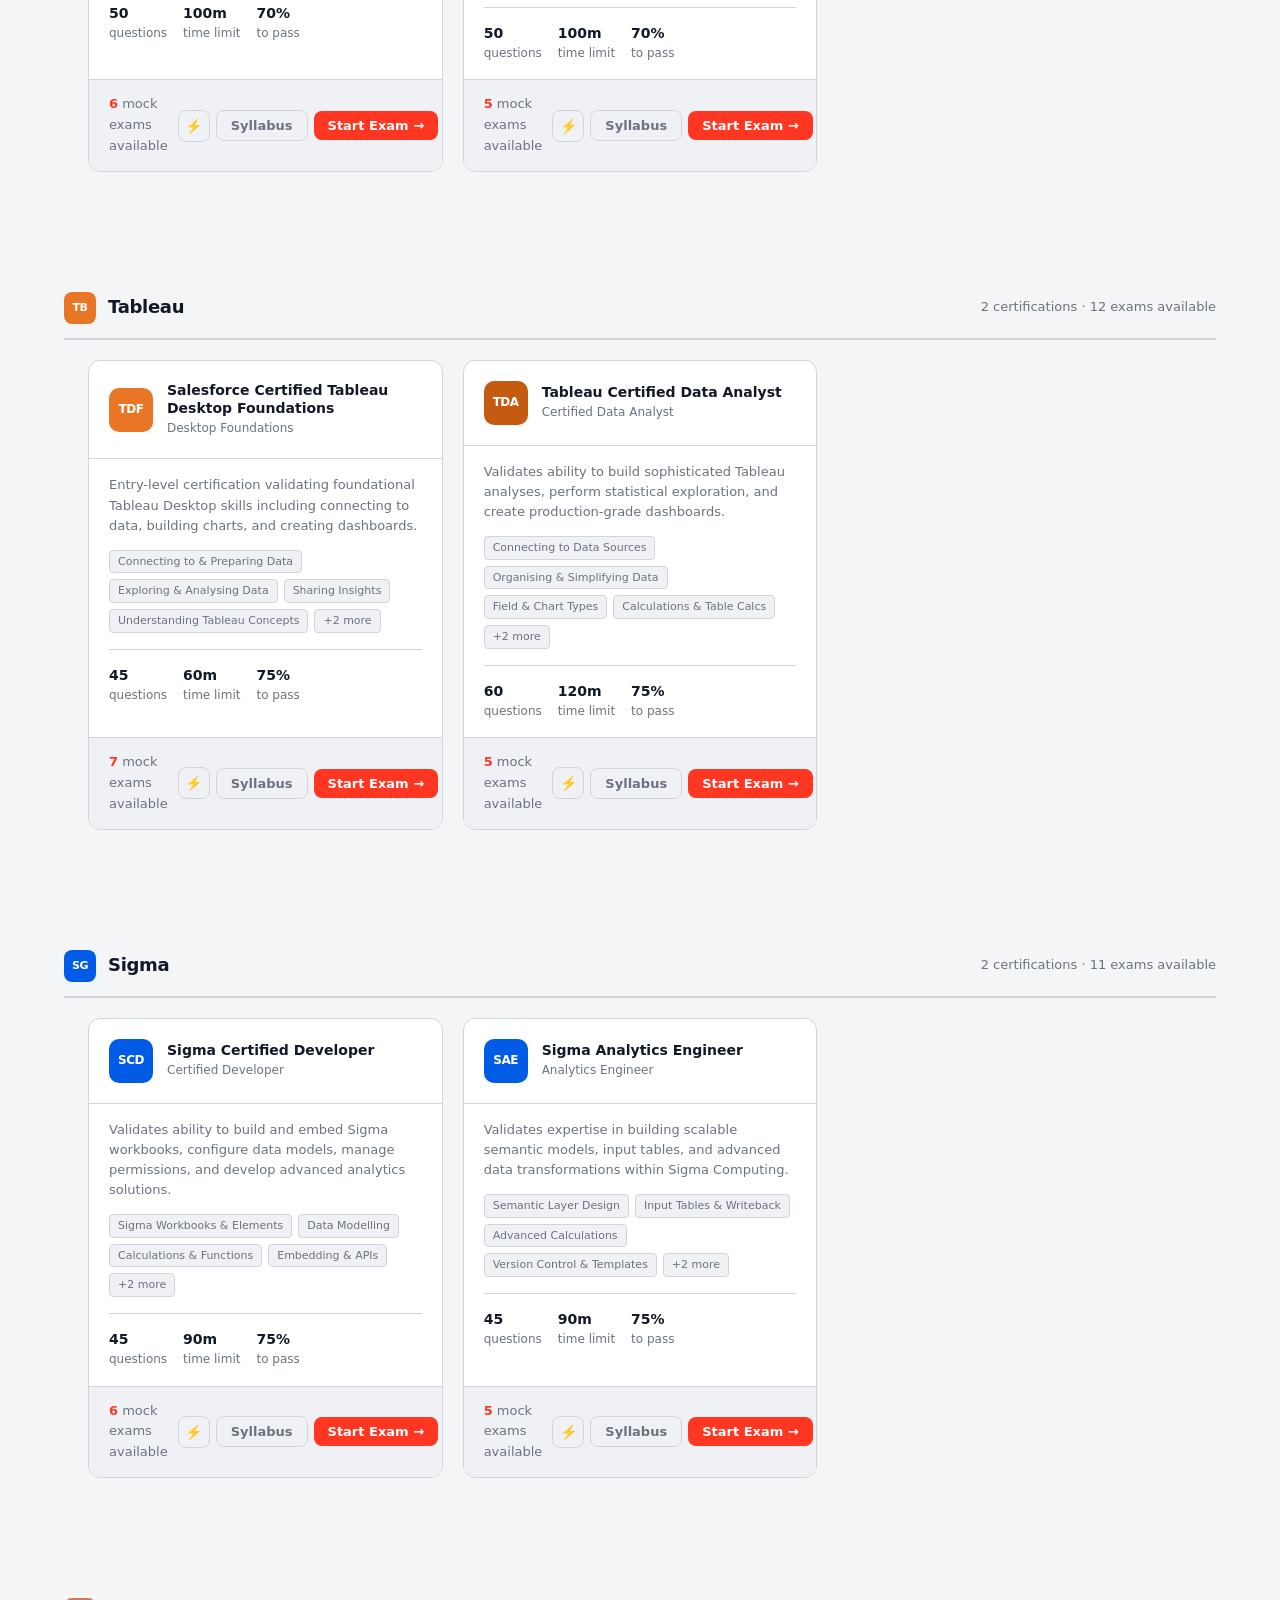
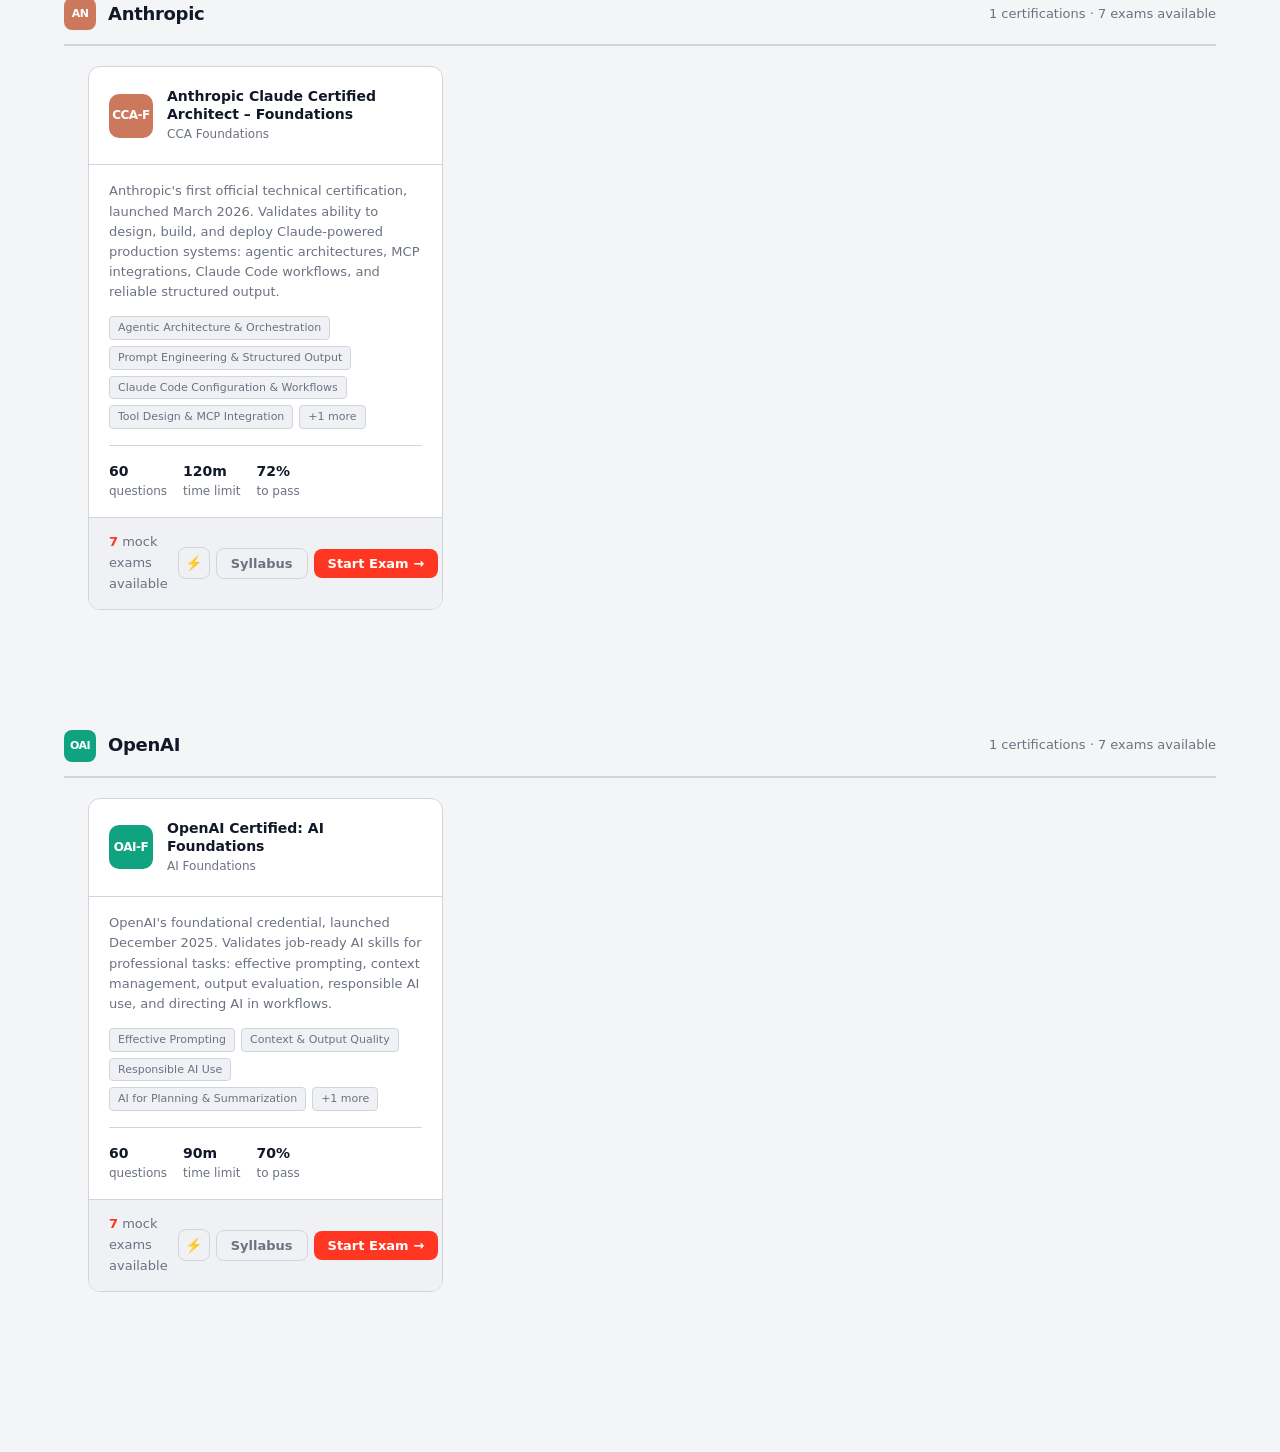
==== commit 926db0a3: "Fix critical WCAG 2.1 AA accessibility issues (C1–C5) C1 — Modal focus management: add js/a11y.js wi" ====
--- a/index.html
+++ b/index.html
@@ -545,6 +545,7 @@
   <div class="platform-filter">
     <div class="pf-scroll" id="platformFilter"></div>
     <div class="search-wrap">
+      <label for="searchInput" class="sr-only">Search certifications</label>
       <input class="search-input" id="searchInput" data-help="Find a certification by name, code, or platform." type="search" placeholder="Search certifications…" oninput="setSearch(this.value)">
     </div>
   </div>
@@ -701,10 +702,10 @@
 
 <!-- Quick Test Modal -->
 <div class="modal-overlay" id="qtOverlay">
-  <div class="modal qt-modal">
+  <div class="modal qt-modal" role="dialog" aria-modal="true" aria-labelledby="qtModalTitle">
     <div class="modal__header">
-      <span class="modal__title">⚡ Quick Test</span>
-      <button class="modal__close" id="qtClose">×</button>
+      <span class="modal__title" id="qtModalTitle">⚡ Quick Test</span>
+      <button class="modal__close" id="qtClose" aria-label="Close Quick Test">×</button>
     </div>
     <div class="modal__body">
       <div class="qt-section">
@@ -752,11 +753,11 @@
 
 <!-- Exam Selection Modal -->
 <div class="modal-overlay" id="modalOverlay">
-  <div class="modal exam-modal">
+  <div class="modal exam-modal" role="dialog" aria-modal="true" aria-labelledby="modalTitle">
     <div class="modal__header">
       <div id="modalBadge" class="cert-card__badge" style="width:36px;height:36px;font-size:11px;"></div>
       <span class="modal__title" id="modalTitle"></span>
-      <button class="modal__close" onclick="closeModal()">×</button>
+      <button class="modal__close" onclick="closeModal()" aria-label="Close exam selection">×</button>
     </div>
     <div class="modal__body">
       <div class="exam-list" id="examList"></div>
@@ -778,11 +779,11 @@
 
 <!-- Syllabus Modal -->
 <div class="modal-overlay" id="syllabusOverlay">
-  <div class="modal syllabus-modal">
+  <div class="modal syllabus-modal" role="dialog" aria-modal="true" aria-labelledby="syllabusTitle">
     <div class="modal__header">
       <div id="syllabusBadge" class="cert-card__badge" style="width:36px;height:36px;font-size:11px;"></div>
       <span class="modal__title" id="syllabusTitle"></span>
-      <button class="modal__close" onclick="closeSyllabus()">×</button>
+      <button class="modal__close" onclick="closeSyllabus()" aria-label="Close syllabus">×</button>
     </div>
     <div class="modal__body">
       <div class="syllabus-meta" id="syllabusMeta"></div>
@@ -796,10 +797,10 @@
 
 <!-- News Modal -->
 <div class="modal-overlay" id="newsOverlay">
-  <div class="modal news-modal">
+  <div class="modal news-modal" role="dialog" aria-modal="true" aria-labelledby="newsModalTitle">
     <div class="modal__header">
-      <span class="modal__title">📰 What's New</span>
-      <button class="modal__close" id="newsClose">×</button>
+      <span class="modal__title" id="newsModalTitle">📰 What's New</span>
+      <button class="modal__close" id="newsClose" aria-label="Close news">×</button>
     </div>
     <div class="modal__body" id="newsBody">
       <div class="news-empty">Loading…</div>
@@ -825,6 +826,7 @@
   import { initNav } from './js/nav.js';
   import { isConfigured, startIdlePoll, syncAndPush } from './js/gist.js';
   import { maybeOfferTour } from './js/tour.js';
+  import { trapFocus, releaseFocus } from './js/a11y.js';
   initNav({ active: 'home' });
   // Index-specific nav extras: progressSummary in spacer, refreshBtn before theme toggle
   (() => {
@@ -1379,10 +1381,12 @@
     updateDomainBtn();
     updateQtTimeDisplay();
     document.getElementById('qtOverlay').classList.add('open');
+    trapFocus(document.getElementById('qtOverlay').querySelector('[role="dialog"]'));
     window.gtag && gtag('event', 'quick_test_modal_opened');
   }
 
   function closeQtModal() {
+    releaseFocus();
     document.getElementById('qtOverlay').classList.remove('open');
     document.querySelectorAll('.qt-dropdown.open').forEach(d => d.classList.remove('open'));
   }
@@ -1491,9 +1495,11 @@
 
     document.getElementById('modalOverlay').classList.add('open');
     syncBodyScrollLock();
+    trapFocus(document.getElementById('modalOverlay').querySelector('[role="dialog"]'));
   };
 
   window.closeModal = function() {
+    releaseFocus();
     document.getElementById('modalOverlay').classList.remove('open');
     syncBodyScrollLock();
     selectedCert = null;
@@ -1503,6 +1509,7 @@
   // Back button closes modal if open
   window.addEventListener('popstate', e => {
     if (document.getElementById('modalOverlay').classList.contains('open')) {
+      releaseFocus();
       document.getElementById('modalOverlay').classList.remove('open');
       syncBodyScrollLock();
       selectedCert = null;
@@ -1538,12 +1545,14 @@
     `).join('');
 
     document.getElementById('syllabusOverlay').classList.add('open');
+    trapFocus(document.getElementById('syllabusOverlay').querySelector('[role="dialog"]'));
     window.gtag && gtag('event', 'syllabus_viewed', {
       cert_id: cert.id, cert_name: cert.name, platform: cert.platform
     });
   };
 
   window.closeSyllabus = function() {
+    releaseFocus();
     document.getElementById('syllabusOverlay').classList.remove('open');
   };
 
@@ -1614,11 +1623,13 @@
     }
     localStorage.setItem(NEWS_LAST_VISIT_KEY, new Date().toISOString());
     document.getElementById('newsOverlay').classList.add('open');
+    trapFocus(document.getElementById('newsOverlay').querySelector('[role="dialog"]'));
     updateNewsBadge();
     window.gtag && gtag('event', 'news_modal_opened');
   }
 
   function closeNewsModal() {
+    releaseFocus();
     document.getElementById('newsOverlay').classList.remove('open');
   }
 
--- a/css/styles.css
+++ b/css/styles.css
@@ -582,6 +582,19 @@
 }
 
 .option__text { flex: 1; padding-top: 2px; color: inherit; }
+.option__explanation {
+  margin-top: 8px;
+  padding-top: 8px;
+  border-top: 1px solid var(--border);
+  font-size: 13px;
+  line-height: 1.55;
+  color: var(--text-muted);
+}
+.option__explanation p { margin: 0 0 0.5em; }
+.option__explanation p:last-child { margin-bottom: 0; }
+.option__explanation code { font-size: 12px; }
+.option__explanation a { color: var(--accent); text-decoration: none; }
+.option__explanation a:hover { text-decoration: underline; }
 
 /* ── Question Navigator dots ── */
 .q-grid {
@@ -739,3 +752,16 @@
   .nav__link-text { display: none; }
   .nav__link { padding: 8px 10px; }
 }
+
+/* Screen-reader only utility — visually hidden but announced by AT */
+.sr-only {
+  position: absolute;
+  width: 1px;
+  height: 1px;
+  padding: 0;
+  margin: -1px;
+  overflow: hidden;
+  clip: rect(0,0,0,0);
+  white-space: nowrap;
+  border: 0;
+}
